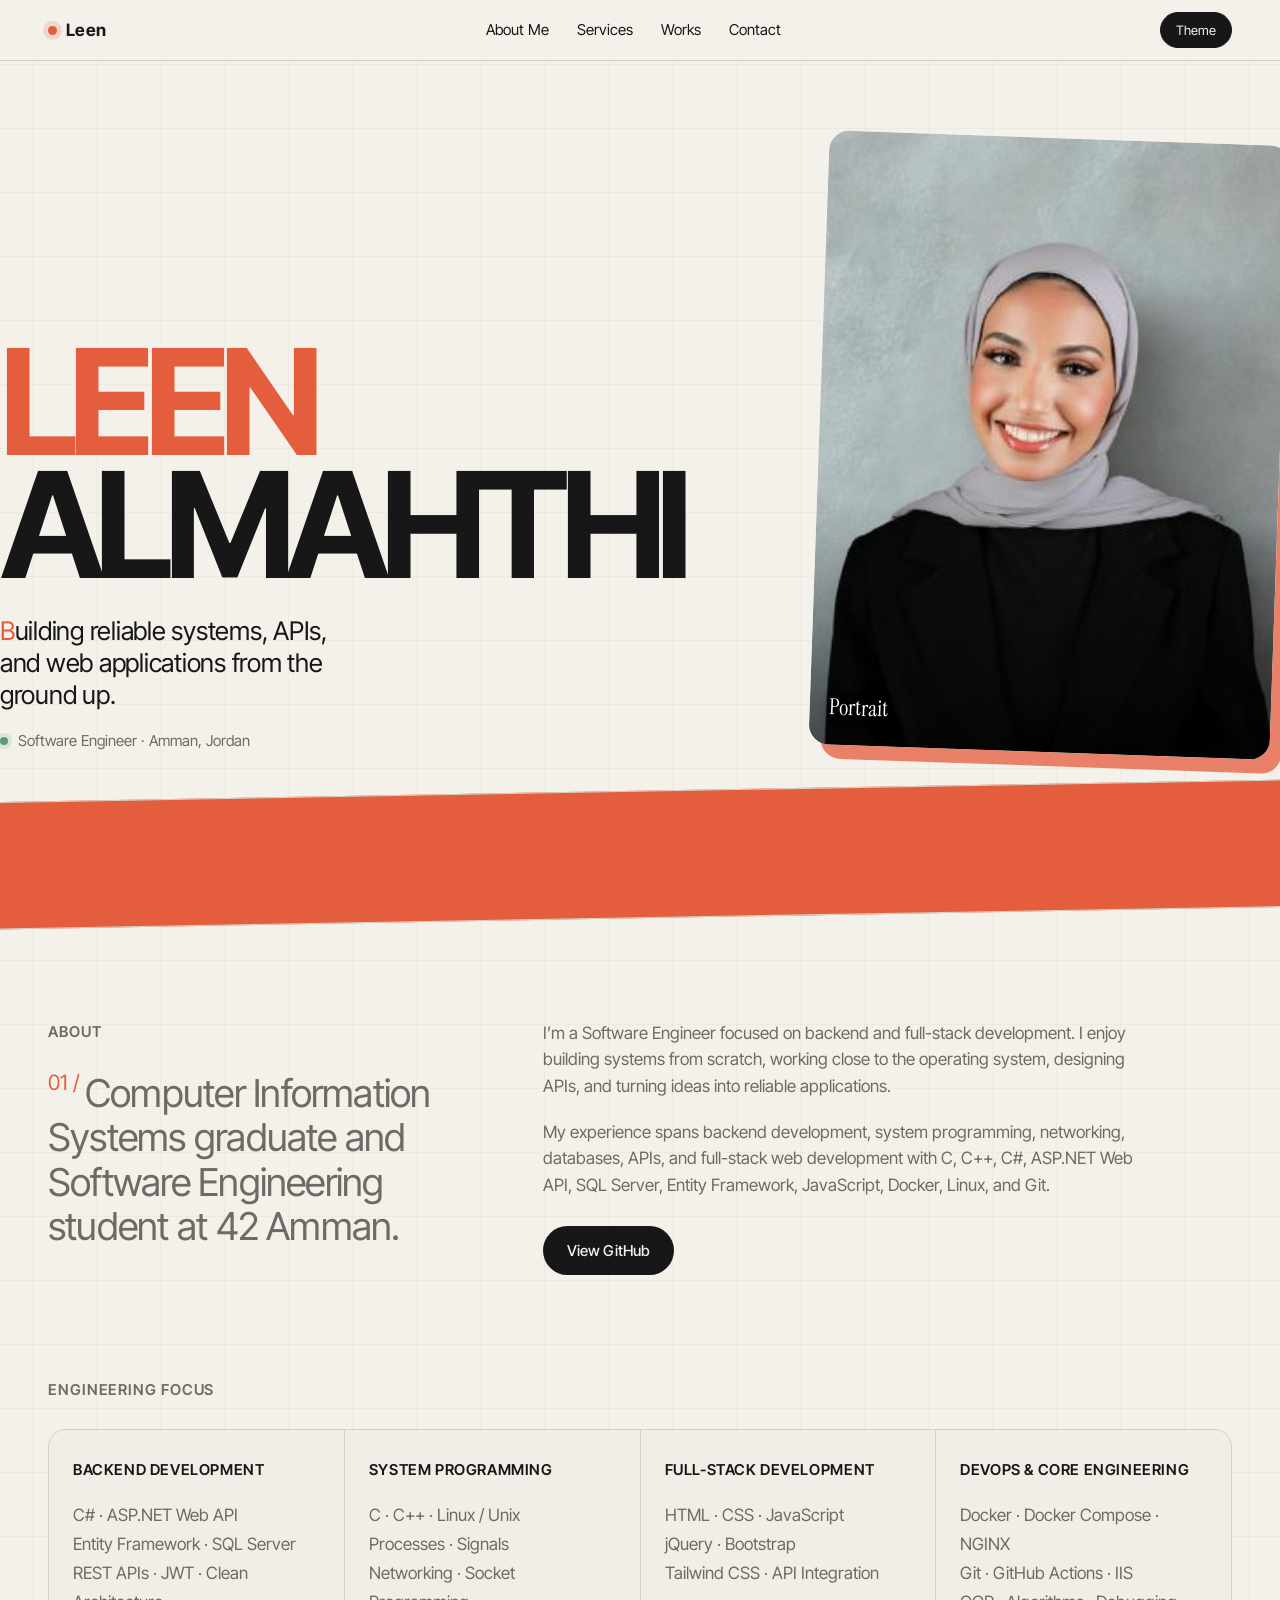
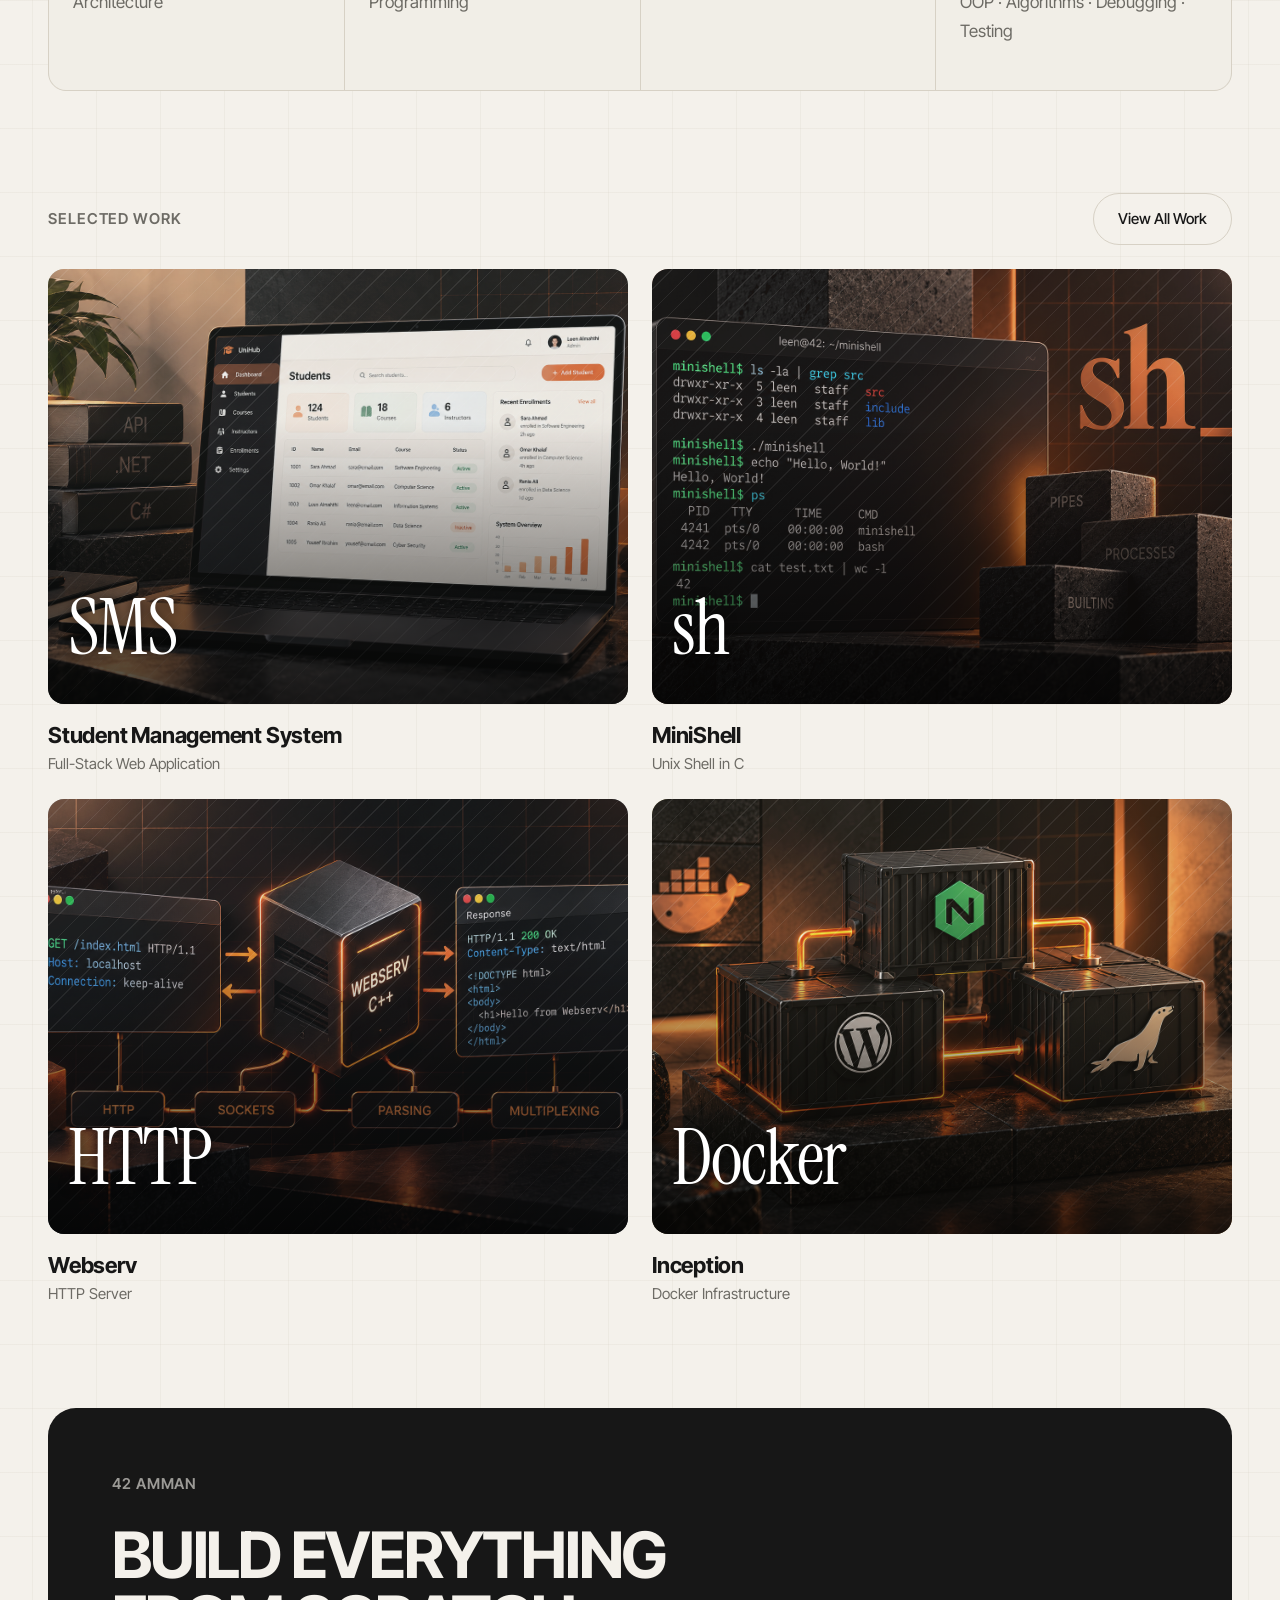
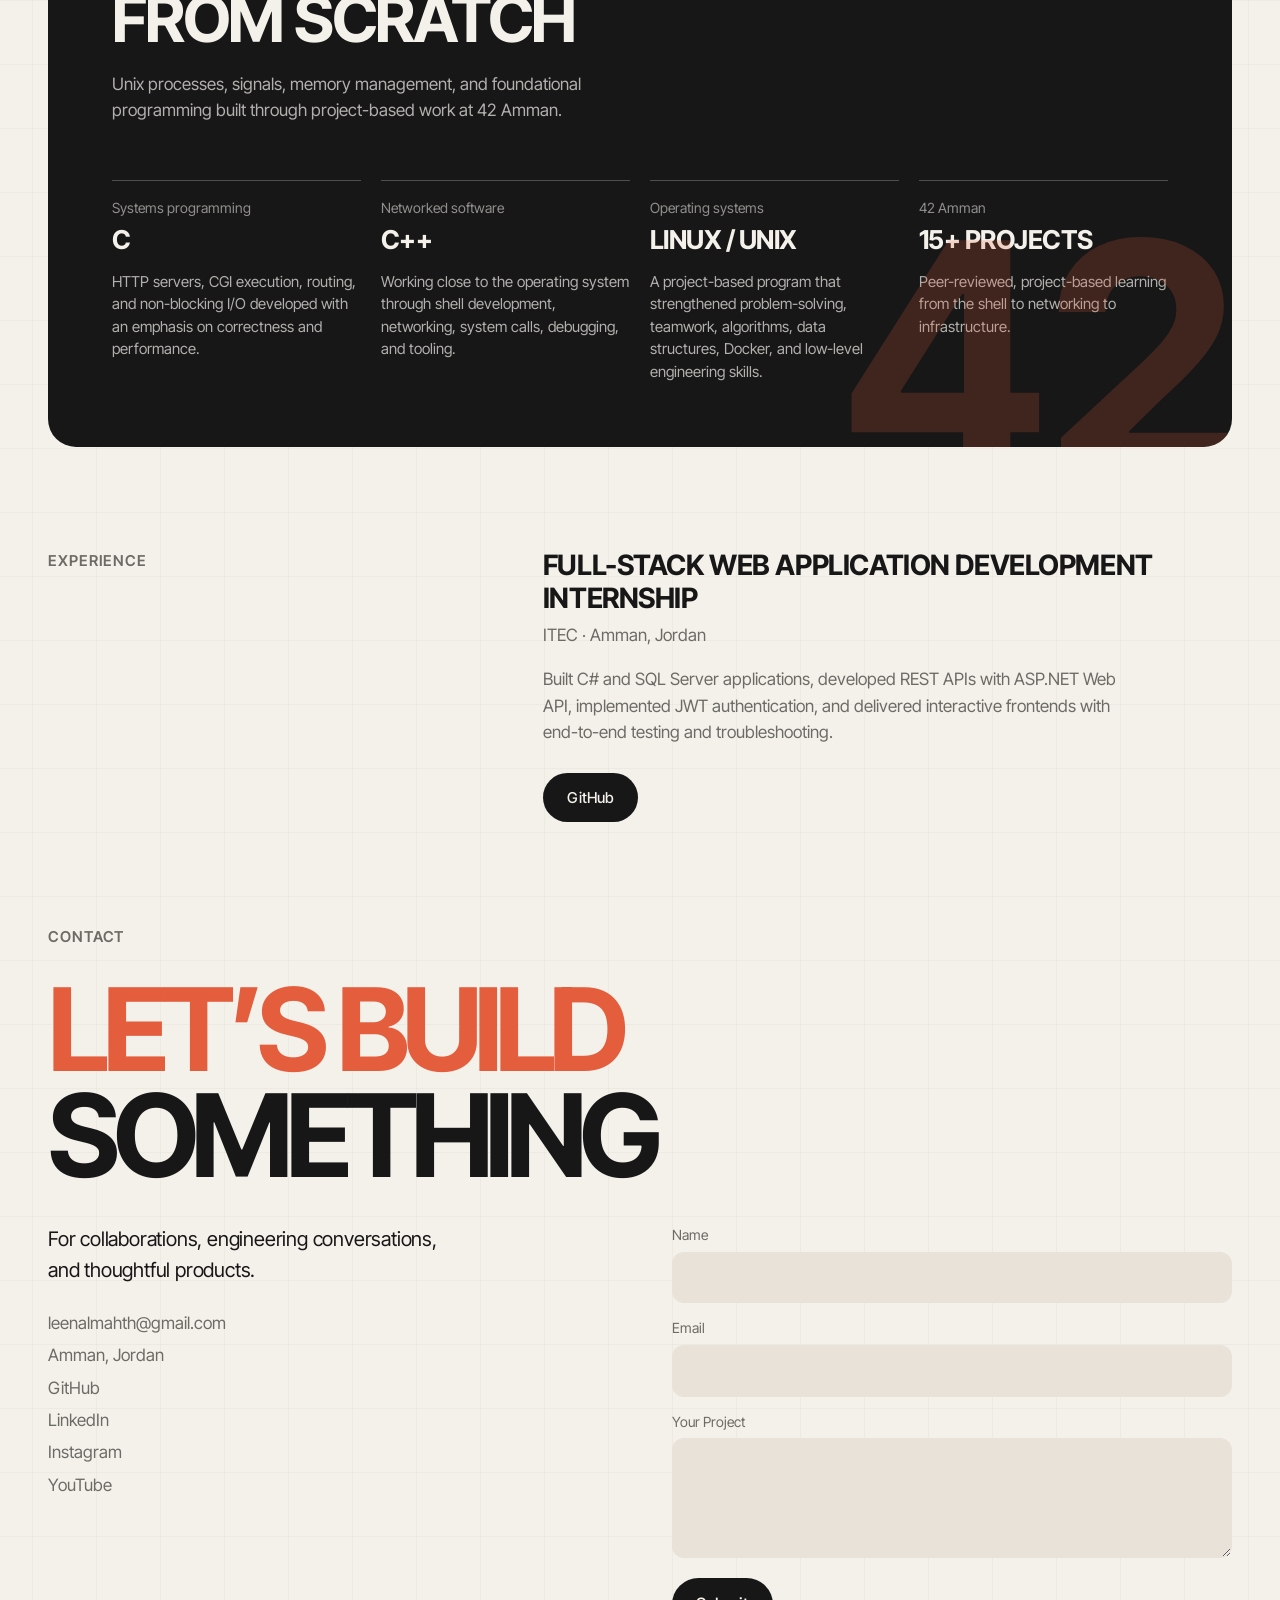
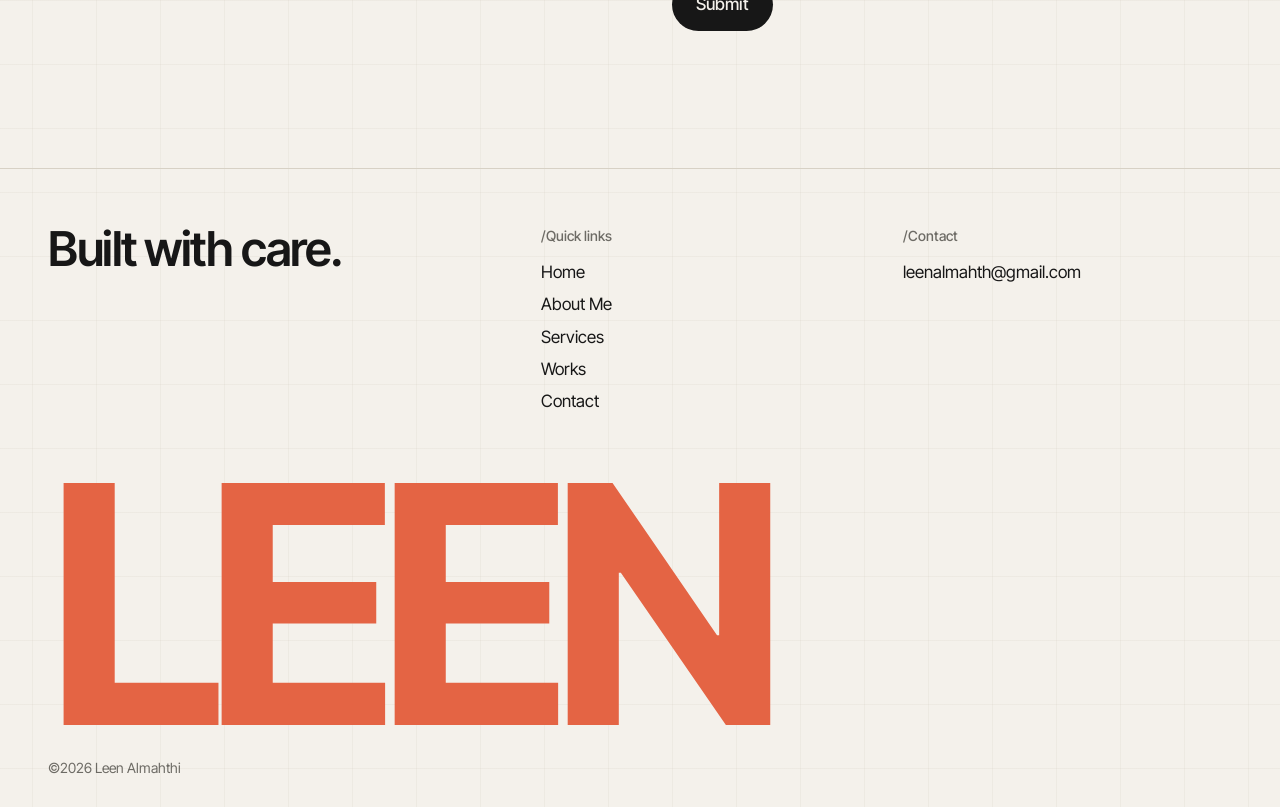
==== index.html @ 0577082c "Prepare portfolio for deployment" ====
<!DOCTYPE html>
<html lang="en">
<head>
<meta charset="utf-8">
<meta name="viewport" content="width=device-width, initial-scale=1, viewport-fit=cover">
<title>Leen Almahthi – Software Engineer</title>
<meta name="description" content="Software engineer building reliable systems, APIs, and web applications from the ground up.">
<link rel="preconnect" href="https://fonts.googleapis.com">
<link rel="preconnect" href="https://fonts.gstatic.com" crossorigin>
<link href="https://fonts.googleapis.com/css2?family=Inter+Tight:wght@400;500;600;700&family=Instrument+Serif:ital@0;1&display=swap" rel="stylesheet">
<style>
:root{
  --bg:#f4f1eb; --fg:#171717; --muted:#6d6b65; --line:#d7d1c5; --card:#e8e2d8; --inv-bg:#171717; --inv-fg:#f4f1eb; --accent:#e45d3c; --cool:#bfd9d1;
  box-sizing:border-box; padding-top:env(safe-area-inset-top,0px); padding-bottom:env(safe-area-inset-bottom,0px);
}
@media (prefers-color-scheme: dark){
  :root:not([data-theme="light"]){--bg:#121211;--fg:#efeeea;--muted:#9a9891;--line:#2c2b28;--card:#1b1b19;--inv-bg:#efeeea;--inv-fg:#121211;--accent:#ff7654;--cool:#294842}
}
:root[data-theme="dark"]{--bg:#121211;--fg:#efeeea;--muted:#9a9891;--line:#2c2b28;--card:#1b1b19;--inv-bg:#efeeea;--inv-fg:#121211;--accent:#ff7654;--cool:#294842}
html{scroll-behavior:smooth;scroll-padding-top:calc(env(safe-area-inset-top,0px) + 70px);overflow-x:hidden}
*{box-sizing:border-box;margin:0}
body{background:var(--bg);color:var(--fg);font-family:'Inter Tight',system-ui,-apple-system,'Segoe UI',sans-serif;font-size:17px;line-height:1.55;-webkit-font-smoothing:antialiased;background-image:linear-gradient(color-mix(in srgb,var(--line) 22%,transparent) 1px,transparent 1px),linear-gradient(90deg,color-mix(in srgb,var(--line) 22%,transparent) 1px,transparent 1px);background-size:64px 64px;background-position:center top;overflow-x:hidden}
a{color:inherit;text-decoration:none}
.wrap{max-width:1280px;margin:0 auto;padding:0 clamp(20px,4vw,48px)}
/* nav */
nav{position:sticky;top:env(safe-area-inset-top,0px);z-index:10;background:color-mix(in srgb,var(--bg) 88%,transparent);backdrop-filter:blur(10px);border-bottom:1px solid var(--line)}
nav .wrap{display:flex;justify-content:space-between;align-items:center;height:60px}
.logo{font-weight:700;letter-spacing:.02em;display:flex;align-items:center;gap:9px}.logo::before{content:"";width:9px;height:9px;border-radius:50%;background:var(--accent);box-shadow:0 0 0 5px color-mix(in srgb,var(--accent) 18%,transparent)}
nav ul{display:flex;gap:28px;list-style:none;padding:0;font-size:15px}
nav ul a:hover{opacity:.55}
.theme{background:var(--fg);border:1px solid var(--fg);color:var(--bg);border-radius:99px;padding:7px 15px;font:inherit;font-size:13px;cursor:pointer;transition:background .2s,color .2s}.theme:hover{background:var(--accent);border-color:var(--accent);color:#fff}
@media(max-width:700px){nav ul{display:none}}
/* hero */
.hero{padding:clamp(36px,6vw,80px) 0 40px;position:relative}
.hero-grid{display:grid;grid-template-columns:1.25fr .75fr;gap:clamp(24px,4vw,56px);align-items:end}
.hero h1{font-size:clamp(56px,11.5vw,168px);line-height:.84;font-weight:700;letter-spacing:-.065em;text-wrap:balance}.hero h1::first-line{color:var(--accent)}
.hero .sub{margin-top:28px;font-size:clamp(19px,2vw,26px);max-width:24ch;line-height:1.25;letter-spacing:-.01em}.hero .sub::first-letter{color:var(--accent)}
.role{margin-top:18px;color:var(--muted);font-size:15px;display:flex;align-items:center;gap:10px}.role::before{content:"";width:8px;height:8px;border-radius:50%;background:#5c9b72;box-shadow:0 0 0 4px color-mix(in srgb,#5c9b72 16%,transparent)}
.portrait{aspect-ratio:3/4;border-radius:20px;background:var(--card);overflow:hidden;position:relative;display:flex;align-items:flex-end;padding:20px;box-shadow:12px 14px 0 color-mix(in srgb,var(--accent) 75%,transparent);transform:rotate(2deg);transition:transform .4s,box-shadow .4s}.portrait:hover{transform:rotate(0) translateY(-5px);box-shadow:6px 8px 0 color-mix(in srgb,var(--accent) 75%,transparent)}
.portrait img{position:absolute;inset:0;width:100%;height:100%;object-fit:cover;filter:saturate(.9)}
.portrait span{font-family:'Instrument Serif',Georgia,serif;font-size:22px;color:#fff;text-shadow:0 1px 12px #000;z-index:1}
.portrait::before{content:"";position:absolute;inset:0;background:linear-gradient(180deg,transparent 60%,rgba(0,0,0,.6));z-index:1}
.portrait span{position:relative}
.year{position:absolute;right:20px;top:20px;font-size:14px;color:var(--muted)}
@media(max-width:820px){.hero-grid{grid-template-columns:1fr}.portrait{max-width:340px}}
/* marquee */
.marquee{border-block:1px solid var(--line);overflow:hidden;white-space:nowrap;padding:22px 0;background:var(--accent);color:#fff;transform:rotate(-1deg) scale(1.02);contain:paint}
.marquee div{display:inline-block;padding-left:100%;animation:scroll 32s linear infinite;font-family:'Instrument Serif',Georgia,serif;font-size:clamp(28px,4vw,52px)}
@keyframes scroll{to{transform:translateX(-100%)}}
@media(prefers-reduced-motion:reduce){.marquee div{animation:none;padding-left:0}}
/* sections */
section{padding:clamp(56px,8vw,120px) 0}
h2{font-size:clamp(14px,1.2vw,15px);font-weight:600;letter-spacing:.06em;text-transform:uppercase;color:var(--muted);margin-bottom:28px}
.about-grid{display:grid;grid-template-columns:1fr 1.6fr;gap:clamp(24px,5vw,80px)}
.about-grid .lead{font-size:clamp(24px,3vw,40px);line-height:1.15;letter-spacing:-.02em}.about-grid .lead::before{content:"01 / ";color:var(--accent);font-size:.55em;vertical-align:top;letter-spacing:0}
.about-grid p+p{margin-top:20px}
.about-grid p{color:var(--muted);max-width:62ch}
.btn{display:inline-block;margin-top:28px;padding:13px 24px;border-radius:99px;background:var(--inv-bg);color:var(--inv-fg);font-weight:500;font-size:15px}
.btn:hover{opacity:.8}
.btn.ghost{background:none;color:var(--fg);border:1px solid var(--line);margin-top:0}
@media(max-width:820px){.about-grid{grid-template-columns:1fr}}
.tagline{font-size:clamp(28px,4.4vw,64px);line-height:1.05;letter-spacing:-.03em;max-width:20ch;font-weight:600}
/* focus */
.focus{display:grid;grid-template-columns:repeat(4,1fr);gap:1px;background:var(--line);border:1px solid var(--line);border-radius:18px;overflow:hidden;margin-top:12px}
.focus article{background:color-mix(in srgb,var(--bg) 92%,transparent);padding:28px 24px 36px;min-height:260px;display:flex;flex-direction:column;gap:20px;transition:background .25s,transform .25s}.focus article:hover{background:var(--cool);transform:translateY(-4px)}
.focus h3{font-size:15px;font-weight:600;letter-spacing:.04em}
.focus p{color:var(--muted);line-height:1.7}
@media(max-width:1000px){.focus{grid-template-columns:repeat(2,1fr)}}
@media(max-width:560px){.focus{grid-template-columns:1fr}.focus article{min-height:0}}
/* work */
.head-row{display:flex;justify-content:space-between;align-items:baseline;flex-wrap:wrap;gap:12px;margin-bottom:12px}
.head-row h2{margin-bottom:0}
.work{display:grid;grid-template-columns:repeat(2,1fr);gap:24px;margin-top:24px}
.work a{display:block}
.thumb{aspect-ratio:4/3;background:var(--card);border-radius:16px;position:relative;overflow:hidden;transition:transform .35s;isolation:isolate}.thumb::after{content:"VIEW PROJECT  ↗";position:absolute;right:18px;top:18px;font-size:11px;letter-spacing:.08em;background:var(--fg);color:var(--bg);padding:7px 9px;border-radius:99px;opacity:0;transform:translateY(-6px);transition:.25s}.work a:hover .thumb::after{opacity:1;transform:translateY(0)}
.thumb::before{content:"";position:absolute;inset:0;background:linear-gradient(180deg,rgba(0,0,0,.04) 35%,rgba(0,0,0,.72) 100%),repeating-linear-gradient(135deg,transparent 0 14px,rgba(255,255,255,.08) 14px 15px);z-index:1}
.thumb img{position:absolute;inset:0;width:100%;height:100%;object-fit:cover;opacity:.9;filter:saturate(.82);transition:transform .45s,opacity .3s}.work a:hover .thumb img{transform:scale(1.05);opacity:1}
.thumb b{position:absolute;left:20px;bottom:16px;font-family:'Instrument Serif',Georgia,serif;font-size:clamp(40px,6vw,88px);font-weight:400;letter-spacing:-.02em;z-index:2;color:#fff;text-shadow:0 2px 12px rgba(0,0,0,.7)}
.work a:hover .thumb{transform:scale(.985)}
.work a:nth-child(1) .thumb{background:#d4e4dd}.work a:nth-child(2) .thumb{background:#f0c7b5}.work a:nth-child(3) .thumb{background:#c9d9e5}.work a:nth-child(4) .thumb{background:#e6d6a7}
.work h3{margin-top:14px;font-size:22px;letter-spacing:-.01em}
.work p{color:var(--muted);font-size:15px}
@media(max-width:700px){.work{grid-template-columns:1fr}}
/* scratch */
.scratch{background:var(--inv-bg);color:var(--inv-fg);border-radius:28px;padding:clamp(28px,5vw,72px);margin-top:0;position:relative;overflow:hidden}.scratch::after{content:"42";position:absolute;right:-.02em;bottom:-.22em;font-size:clamp(180px,25vw,360px);line-height:1;font-weight:700;color:var(--accent);opacity:.2;pointer-events:none}
.scratch h2{color:inherit;opacity:.6}
.scratch .big{font-size:clamp(30px,5vw,72px);line-height:1;letter-spacing:-.035em;font-weight:700;max-width:16ch}
.scratch .intro{margin-top:20px;max-width:56ch;opacity:.7}
.pillars{display:grid;grid-template-columns:repeat(4,1fr);gap:20px;margin-top:56px}
.pillars div{border-top:1px solid color-mix(in srgb,var(--inv-fg) 25%,transparent);padding-top:16px}
.pillars small{display:block;opacity:.55;font-size:14px}
.pillars strong{display:block;font-size:26px;letter-spacing:-.02em;margin:2px 0 10px}
.pillars p{font-size:15px;opacity:.7;line-height:1.5}
@media(max-width:900px){.pillars{grid-template-columns:repeat(2,1fr)}}
@media(max-width:520px){.pillars{grid-template-columns:1fr}}
/* experience */
.exp{display:grid;grid-template-columns:1fr 1.6fr;gap:clamp(24px,5vw,80px);align-items:start}
.exp h3{font-size:clamp(20px,2.2vw,28px);line-height:1.15;letter-spacing:-.015em}
.exp .where{color:var(--muted);margin:8px 0 18px}
.exp p{color:var(--muted);max-width:60ch}
@media(max-width:820px){.exp{grid-template-columns:1fr}}
/* contact */
.contact h2.title{font-size:clamp(44px,9vw,132px);line-height:.92;letter-spacing:-.065em;text-transform:none;color:var(--fg);font-weight:700;margin-bottom:24px;max-width:10ch}.contact h2.title::first-line{color:var(--accent)}
.contact-grid{display:grid;grid-template-columns:1fr 1fr;gap:clamp(24px,5vw,80px);margin-top:36px}
.contact-grid p.note{max-width:34ch;font-size:20px;letter-spacing:-.01em}
.links{display:flex;flex-direction:column;gap:6px;margin-top:24px;color:var(--muted)}
.links a:hover{color:var(--fg)}
form{display:flex;flex-direction:column;gap:14px}
label{font-size:14px;color:var(--muted);display:flex;flex-direction:column;gap:6px}
input,textarea{font:inherit;color:var(--fg);background:var(--card);border:1px solid transparent;border-radius:12px;padding:14px 16px}
input:focus-visible,textarea:focus-visible,a:focus-visible,button:focus-visible{outline:2px solid var(--fg);outline-offset:2px}
textarea{min-height:120px;resize:vertical}
button.btn{border:0;cursor:pointer;font:inherit;font-weight:500;align-self:flex-start;margin-top:6px}
.sent{color:var(--muted);font-size:15px;min-height:1.4em}
@media(max-width:820px){.contact-grid{grid-template-columns:1fr}}
/* footer */
footer{border-top:1px solid var(--line);padding:56px 0 28px}
.foot{display:grid;grid-template-columns:1.4fr 1fr 1fr;gap:32px}
.foot h4{font-size:14px;color:var(--muted);font-weight:500;margin-bottom:12px}
.foot ul{list-style:none;padding:0;display:grid;gap:6px}
.foot .built{font-size:clamp(28px,4vw,48px);letter-spacing:-.03em;line-height:1;font-weight:600}
.giant{font-size:clamp(90px,26vw,400px);font-weight:700;letter-spacing:-.06em;line-height:.8;margin-top:56px;color:var(--accent);opacity:.95}
.copy{margin-top:20px;font-size:14px;color:var(--muted)}
@media(max-width:700px){.foot{grid-template-columns:1fr 1fr}.foot>div:first-child{grid-column:1/-1}}
</style>
</head>
<body>

<nav>
  <div class="wrap">
    <a class="logo" href="#top">Leen</a>
    <ul>
      <li><a href="#about">About Me</a></li>
      <li><a href="#services">Services</a></li>
      <li><a href="#work">Works</a></li>
      <li><a href="#contact">Contact</a></li>
    </ul>
    <button class="theme" id="theme" aria-label="Toggle light and dark theme">Theme</button>
  </div>
</nav>

<header class="hero wrap" id="top">
  <div class="hero-grid">
    <div>
      <h1>LEEN<br>ALMAHTHI</h1>
      <p class="sub">Building reliable systems, APIs, and web applications from the ground up.</p>
      <p class="role">Software Engineer · Amman, Jordan</p>
    </div>
    <div class="portrait" role="img" aria-label="Portrait placeholder">
      <div class="year">©2026</div>
      <img src="image.png"/>
      <span>Portrait</span>
    </div>
  </div>
</header>

<div class="marquee" aria-hidden="true"><div>I build reliable systems from the ground up: clear APIs, durable infrastructure, and web applications designed to last. &nbsp;·&nbsp; I build reliable systems from the ground up: clear APIs, durable infrastructure, and web applications designed to last.</div></div>

<section id="about">
  <div class="wrap about-grid">
    <div>
      <h2>About</h2>
      <p class="lead">Computer Information Systems graduate and Software Engineering student at 42 Amman.</p>
    </div>
    <div>
      <p>I’m a Software Engineer focused on backend and full-stack development. I enjoy building systems from scratch, working close to the operating system, designing APIs, and turning ideas into reliable applications.</p>
      <p>My experience spans backend development, system programming, networking, databases, APIs, and full-stack web development with C, C++, C#, ASP.NET Web API, SQL Server, Entity Framework, JavaScript, Docker, Linux, and Git.</p>
      <a class="btn" href="https://github.com/LeenAlmahthi" target="_blank" rel="noopener">View GitHub</a>
    </div>
  </div>
</section>

<section id="services" style="padding-top:0">
  <div class="wrap">
    <h2>Engineering Focus</h2>
    <div class="focus">
      <article>
        <h3>BACKEND DEVELOPMENT</h3>
        <p>C# · ASP.NET Web API<br>Entity Framework · SQL Server<br>REST APIs · JWT · Clean Architecture</p>
      </article>
      <article>
        <h3>SYSTEM PROGRAMMING</h3>
        <p>C · C++ · Linux / Unix<br>Processes · Signals<br>Networking · Socket Programming</p>
      </article>
      <article>
        <h3>FULL-STACK DEVELOPMENT</h3>
        <p>HTML · CSS · JavaScript<br>jQuery · Bootstrap<br>Tailwind CSS · API Integration</p>
      </article>
      <article>
        <h3>DEVOPS &amp; CORE ENGINEERING</h3>
        <p>Docker · Docker Compose · NGINX<br>Git · GitHub Actions · IIS<br>OOP · Algorithms · Debugging · Testing</p>
      </article>
    </div>
  </div>
</section>

<section id="work" style="padding-top:0">
  <div class="wrap">
    <div class="head-row">
      <h2>Selected Work</h2>
      <a class="btn ghost" href="https://github.com/LeenAlmahthi" target="_blank" rel="noopener">View All Work</a>
    </div>
    <div class="work">
      <a href="https://github.com/LeenAlmahthi" target="_blank" rel="noopener">
        <div class="thumb"><img src="project-sms.png" alt="Student Management System dashboard on a laptop"><b>SMS</b></div>
        <h3>Student Management System</h3><p>Full-Stack Web Application</p>
      </a>
      <a href="https://github.com/LeenAlmahthi" target="_blank" rel="noopener">
        <div class="thumb"><img src="project-shell.png" alt="MiniShell terminal showing Unix commands"><b>sh</b></div>
        <h3>MiniShell</h3><p>Unix Shell in C</p>
      </a>
      <a href="https://github.com/LeenAlmahthi" target="_blank" rel="noopener">
        <div class="thumb"><img src="project-webserv.png" alt="Webserv HTTP request and response flow"><b>HTTP</b></div>
        <h3>Webserv</h3><p>HTTP Server</p>
      </a>
      <a href="https://github.com/LeenAlmahthi" target="_blank" rel="noopener">
        <div class="thumb"><img src="project-inception.png" alt="Inception Docker containers connected together"><b>Docker</b></div>
        <h3>Inception</h3><p>Docker Infrastructure</p>
      </a>
    </div>
  </div>
</section>

<section style="padding-top:0">
  <div class="wrap">
    <div class="scratch">
      <h2>42 Amman</h2>
      <p class="big">BUILD EVERYTHING FROM SCRATCH</p>
      <p class="intro">Unix processes, signals, memory management, and foundational programming built through project-based work at 42 Amman.</p>
      <div class="pillars">
        <div><small>Systems programming</small><strong>C</strong><p>HTTP servers, CGI execution, routing, and non-blocking I/O developed with an emphasis on correctness and performance.</p></div>
        <div><small>Networked software</small><strong>C++</strong><p>Working close to the operating system through shell development, networking, system calls, debugging, and tooling.</p></div>
        <div><small>Operating systems</small><strong>LINUX / UNIX</strong><p>A project-based program that strengthened problem-solving, teamwork, algorithms, data structures, Docker, and low-level engineering skills.</p></div>
        <div><small>42 Amman</small><strong>15+ PROJECTS</strong><p>Peer-reviewed, project-based learning from the shell to networking to infrastructure.</p></div>
      </div>
    </div>
  </div>
</section>

<section id="experience" style="padding-top:0">
  <div class="wrap exp">
    <h2>Experience</h2>
    <div>
      <h3>FULL-STACK WEB APPLICATION DEVELOPMENT INTERNSHIP</h3>
      <p class="where">ITEC · Amman, Jordan</p>
      <p>Built C# and SQL Server applications, developed REST APIs with ASP.NET Web API, implemented JWT authentication, and delivered interactive frontends with end-to-end testing and troubleshooting.</p>
      <a class="btn" href="https://github.com/LeenAlmahthi" target="_blank" rel="noopener">GitHub</a>
    </div>
  </div>
</section>

<section id="contact" class="contact" style="padding-top:0">
  <div class="wrap">
    <h2>Contact</h2>
    <h2 class="title">LET’S BUILD SOMETHING</h2>
    <div class="contact-grid">
      <div>
        <p class="note">For collaborations, engineering conversations, and thoughtful products.</p>
        <div class="links">
          <a href="mailto:leenalmahth@gmail.com">leenalmahth@gmail.com</a>
          <span>Amman, Jordan</span>
          <a href="https://github.com/LeenAlmahthi" target="_blank" rel="noopener">GitHub</a>
          <a href="https://www.linkedin.com/" target="_blank" rel="noopener">LinkedIn</a>
          <a href="https://www.instagram.com/" target="_blank" rel="noopener">Instagram</a>
          <a href="https://www.youtube.com/" target="_blank" rel="noopener">YouTube</a>
        </div>
      </div>
      <form id="form">
        <label>Name<input name="name" required autocomplete="name"></label>
        <label>Email<input name="email" type="email" required autocomplete="email"></label>
        <label>Your Project<textarea name="project" required></textarea></label>
        <button class="btn" type="submit">Submit</button>
        <div class="sent" id="sent" role="status"></div>
      </form>
    </div>
  </div>
</section>

<footer>
  <div class="wrap">
    <div class="foot">
      <div class="built">Built with care.</div>
      <div>
        <h4>/Quick links</h4>
        <ul>
          <li><a href="#top">Home</a></li>
          <li><a href="#about">About Me</a></li>
          <li><a href="#services">Services</a></li>
          <li><a href="#work">Works</a></li>
          <li><a href="#contact">Contact</a></li>
        </ul>
      </div>
      <div>
        <h4>/Contact</h4>
        <ul><li><a href="mailto:leenalmahth@gmail.com">leenalmahth@gmail.com</a></li></ul>
      </div>
    </div>
    <div class="giant" aria-hidden="true">LEEN</div>
    <div class="copy">©2026 Leen Almahthi</div>
  </div>
</footer>

<script>
(function(){
  var root=document.documentElement, btn=document.getElementById('theme');
  try{var s=localStorage.getItem('theme'); if(s) root.setAttribute('data-theme',s);}catch(e){}
  btn.addEventListener('click',function(){
    var dark=root.getAttribute('data-theme')==='dark' || (!root.getAttribute('data-theme') && matchMedia('(prefers-color-scheme: dark)').matches);
    var next=dark?'light':'dark';
    root.setAttribute('data-theme',next);
    try{localStorage.setItem('theme',next);}catch(e){}
  });
  document.getElementById('form').addEventListener('submit',function(e){
    e.preventDefault();
    var f=e.target, sub=encodeURIComponent('Project inquiry from '+f.name.value);
    var body=encodeURIComponent(f.project.value+'\n\n'+f.name.value+' ('+f.email.value+')');
    window.location.href='mailto:leenalmahth@gmail.com?subject='+sub+'&body='+body;
    document.getElementById('sent').textContent='Opening your email app to send this message.';
  });
})();
</script>
</body>
</html>
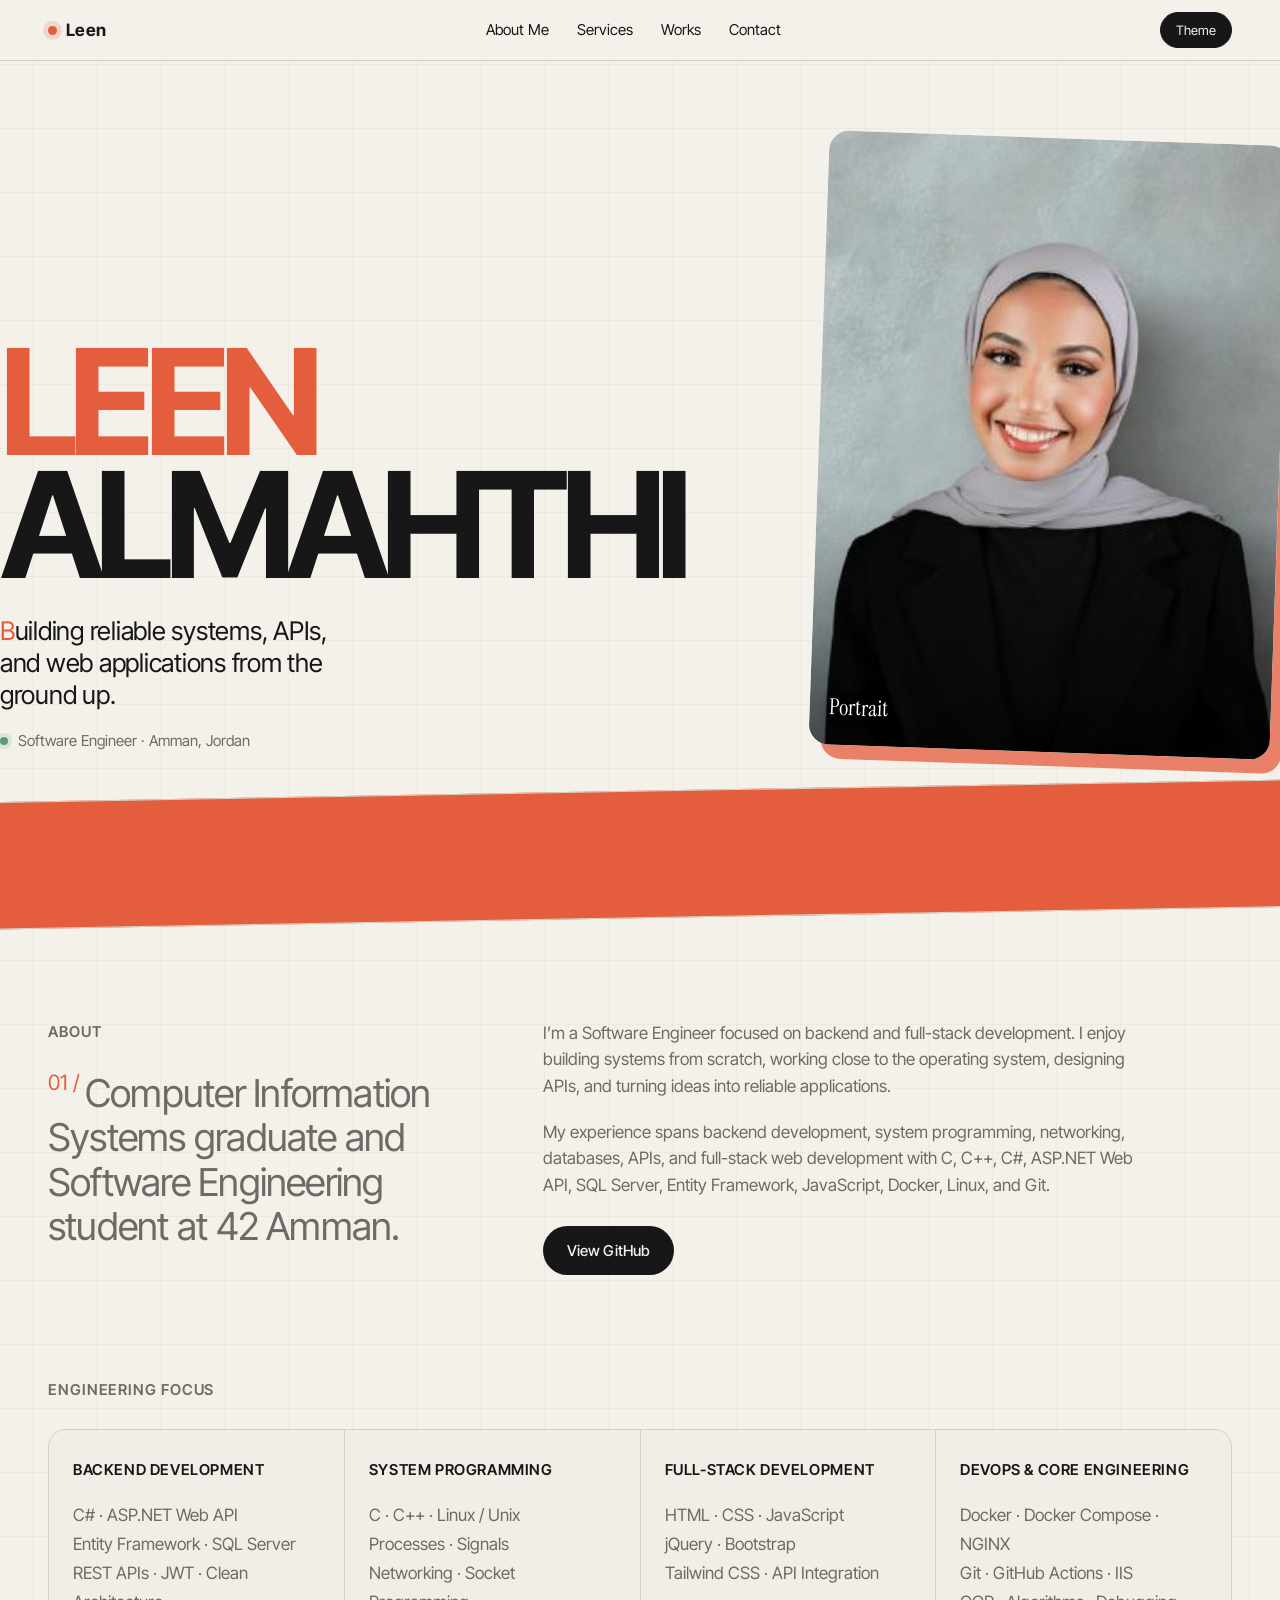
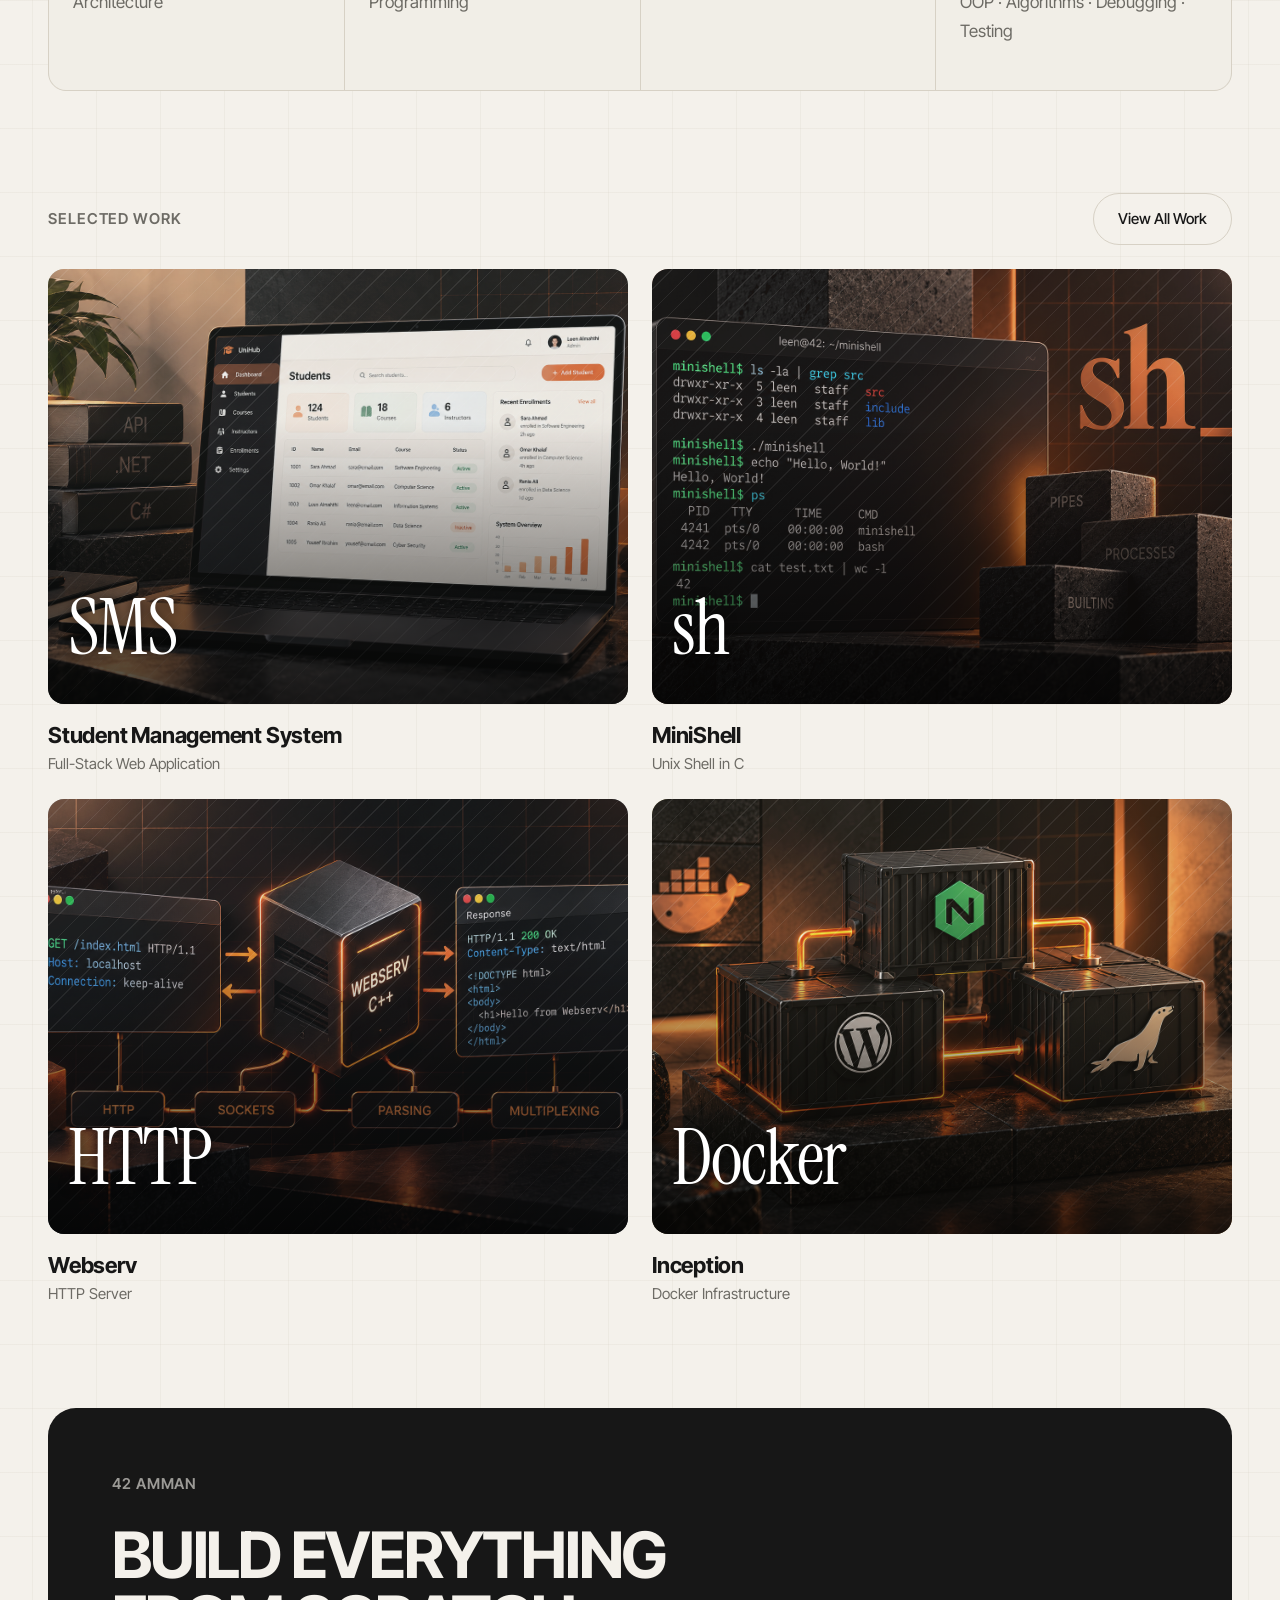
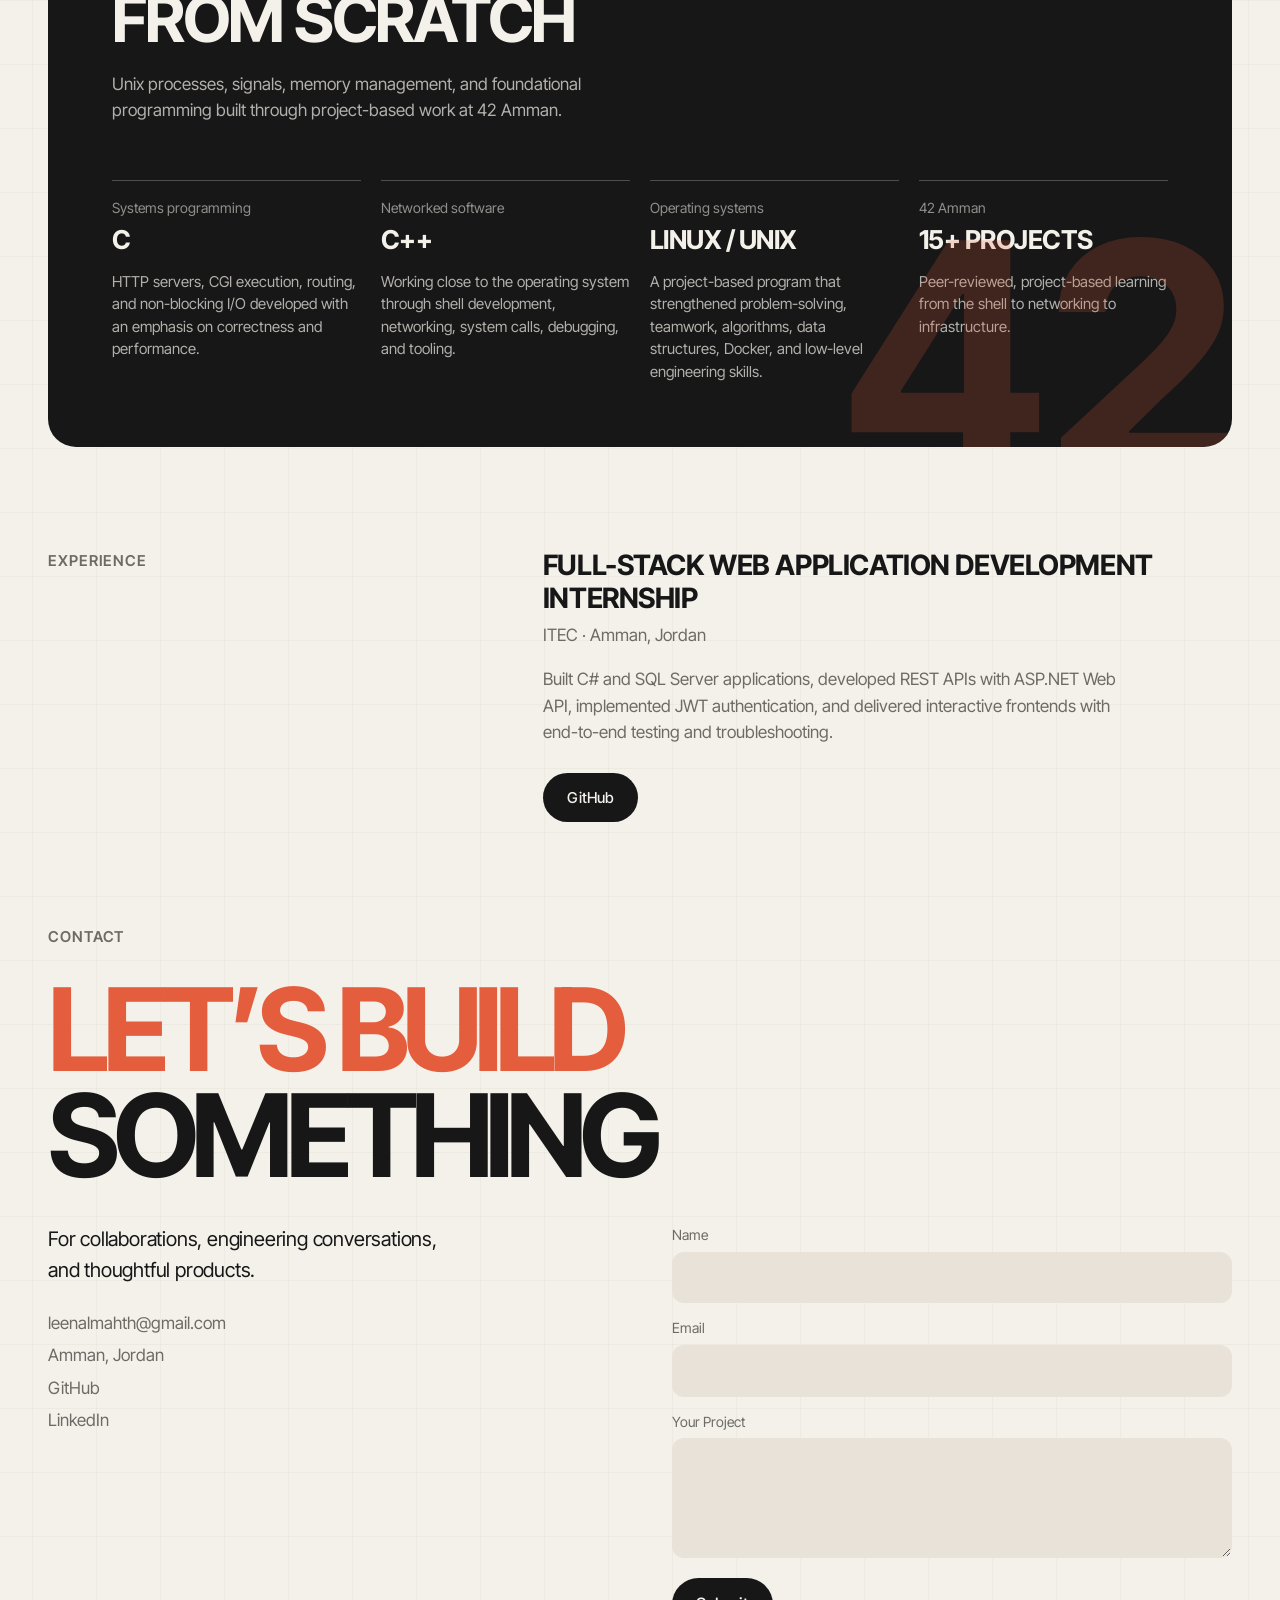
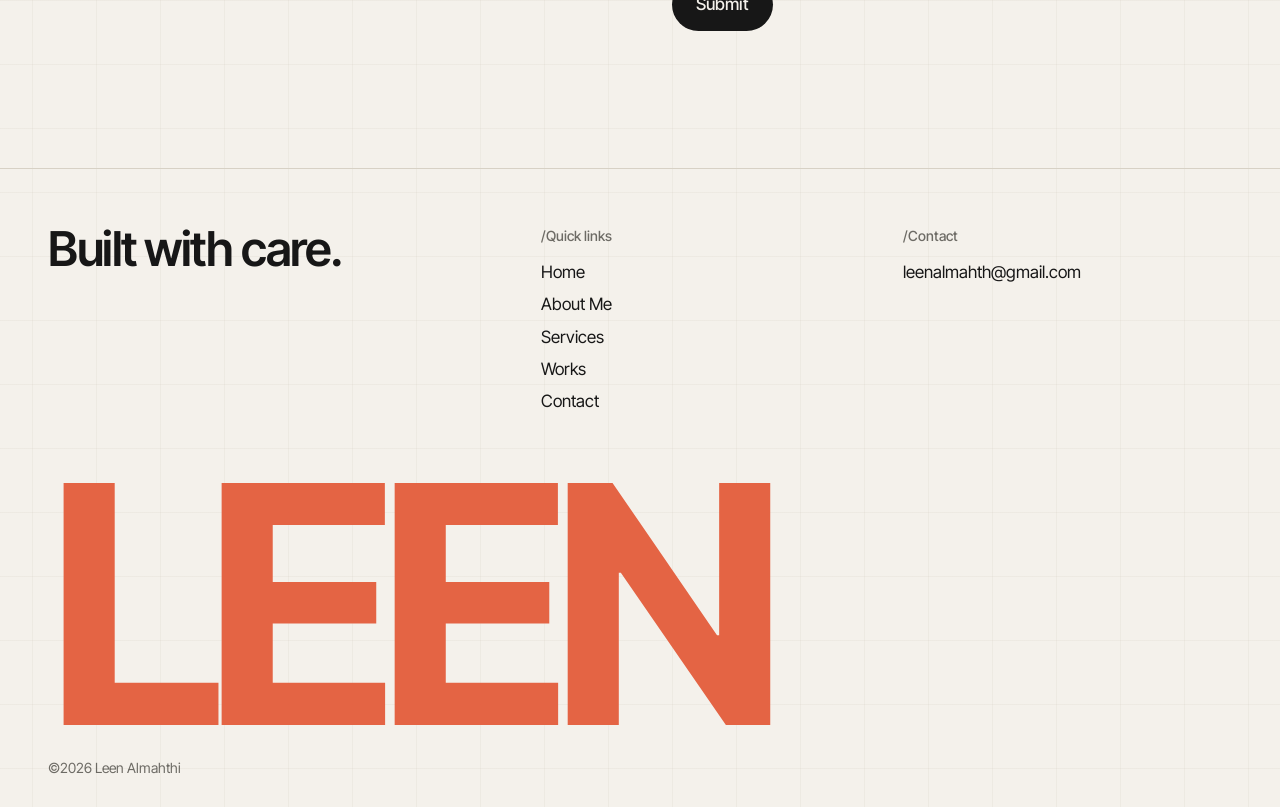
==== commit 98c26b49: "Prepare portfolio for deployment" ====
--- a/index.html
+++ b/index.html
@@ -260,9 +260,7 @@
           <a href="mailto:leenalmahth@gmail.com">leenalmahth@gmail.com</a>
           <span>Amman, Jordan</span>
           <a href="https://github.com/LeenAlmahthi" target="_blank" rel="noopener">GitHub</a>
-          <a href="https://www.linkedin.com/" target="_blank" rel="noopener">LinkedIn</a>
-          <a href="https://www.instagram.com/" target="_blank" rel="noopener">Instagram</a>
-          <a href="https://www.youtube.com/" target="_blank" rel="noopener">YouTube</a>
+          <a href="https://www.linkedin.com/in/leen-almahthi-620629331" target="_blank" rel="noopener">LinkedIn</a>
         </div>
       </div>
       <form id="form">
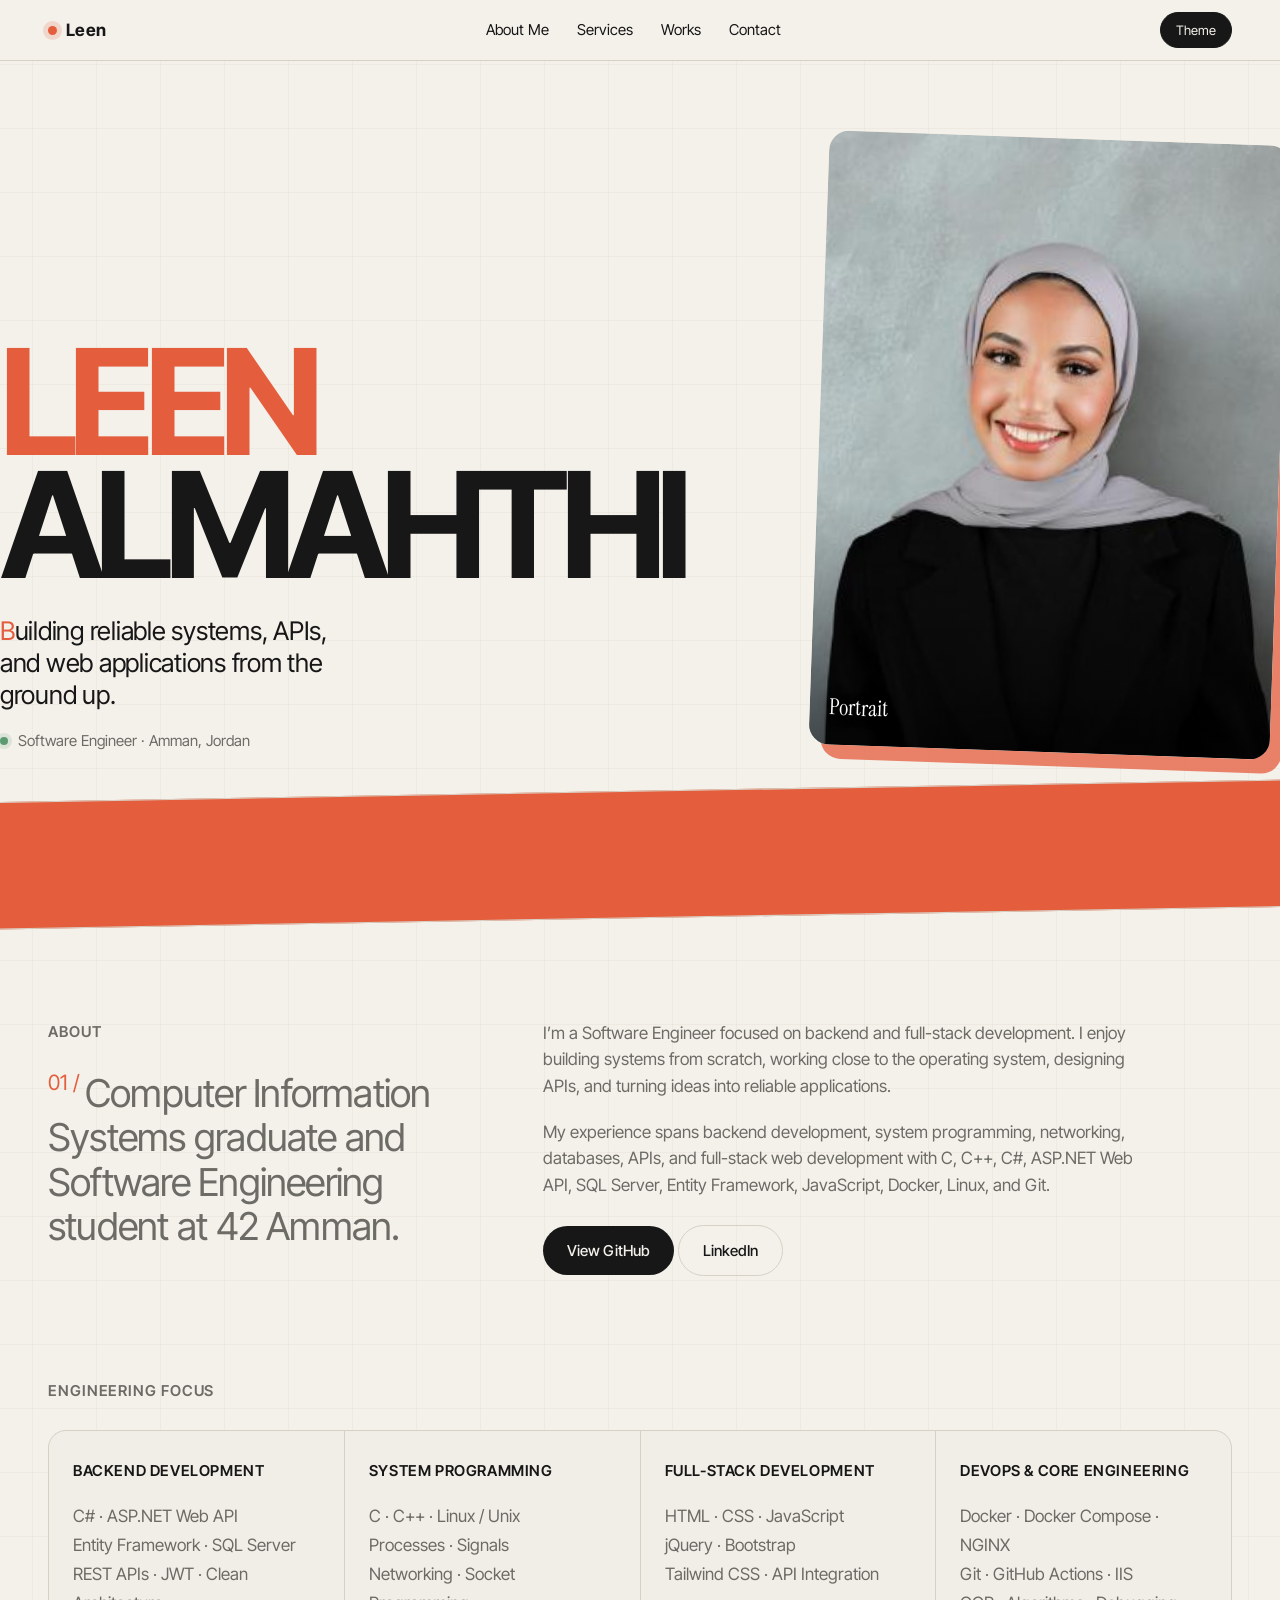
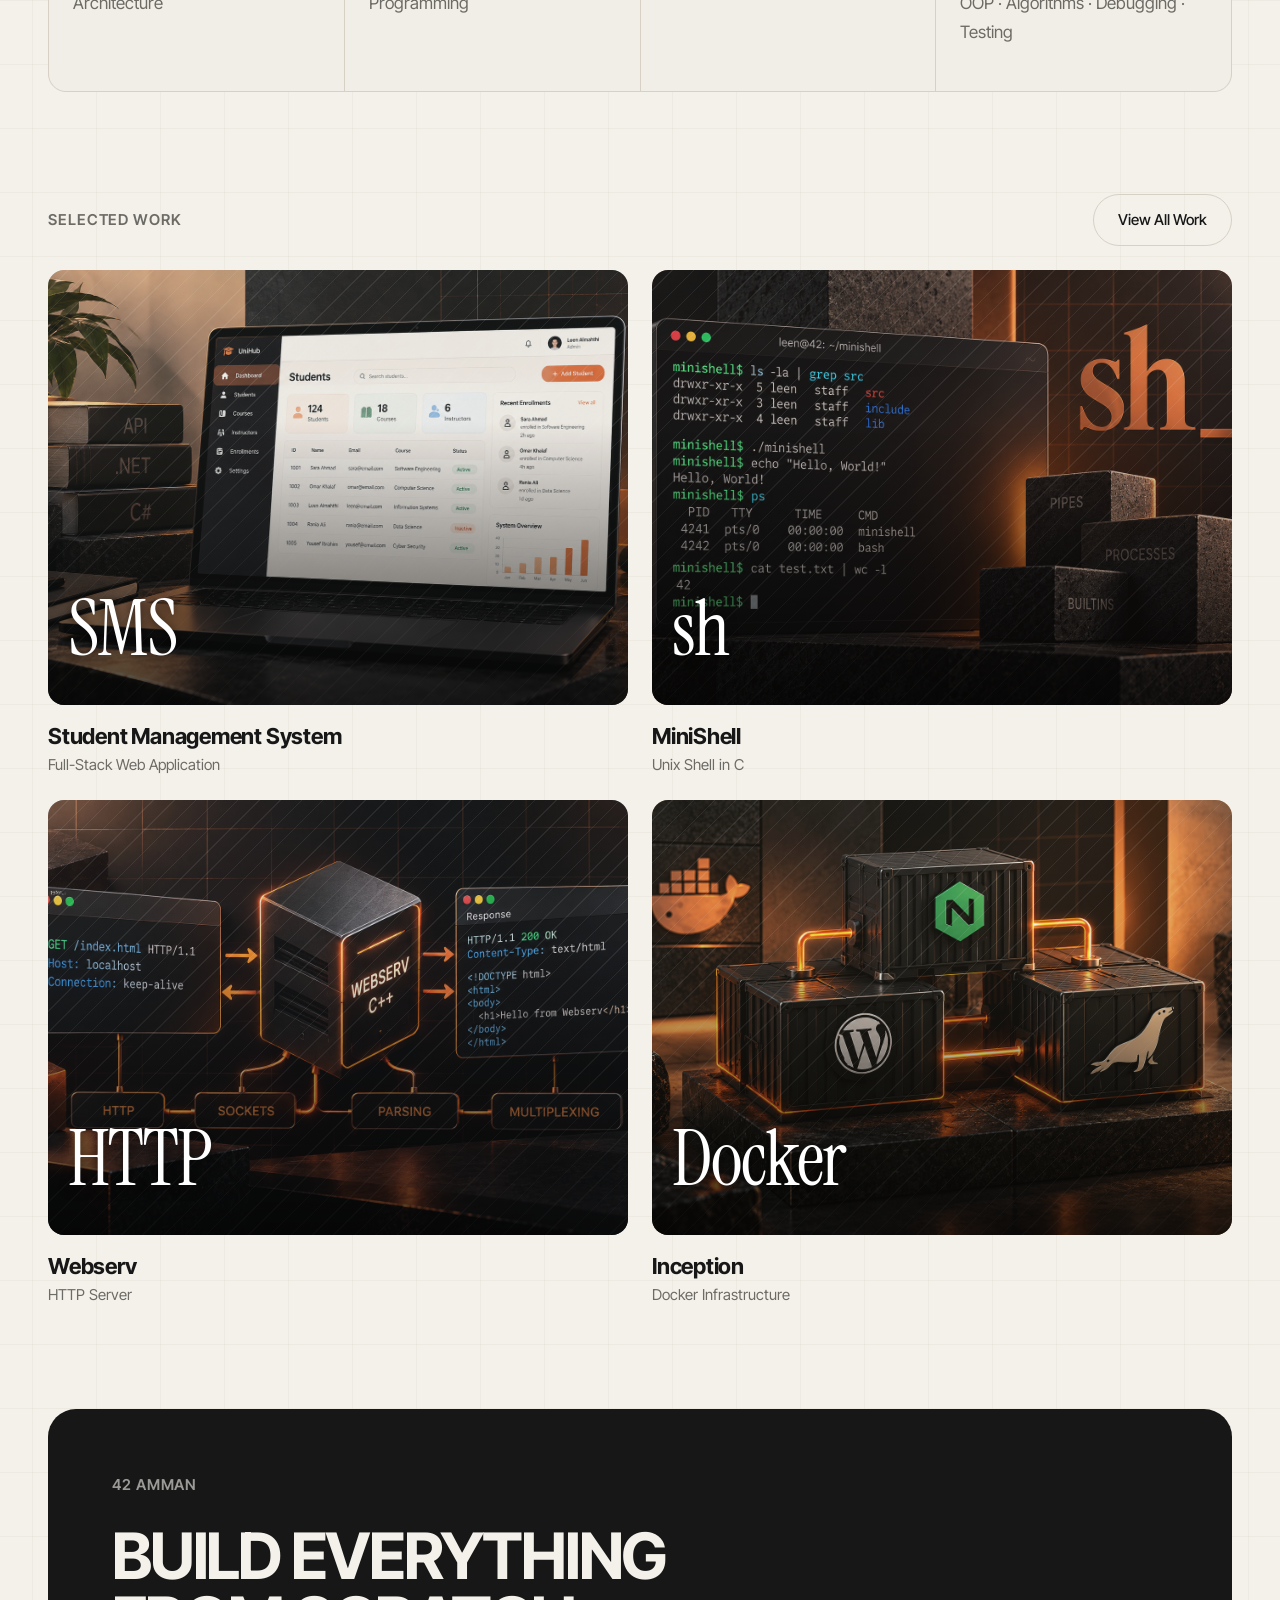
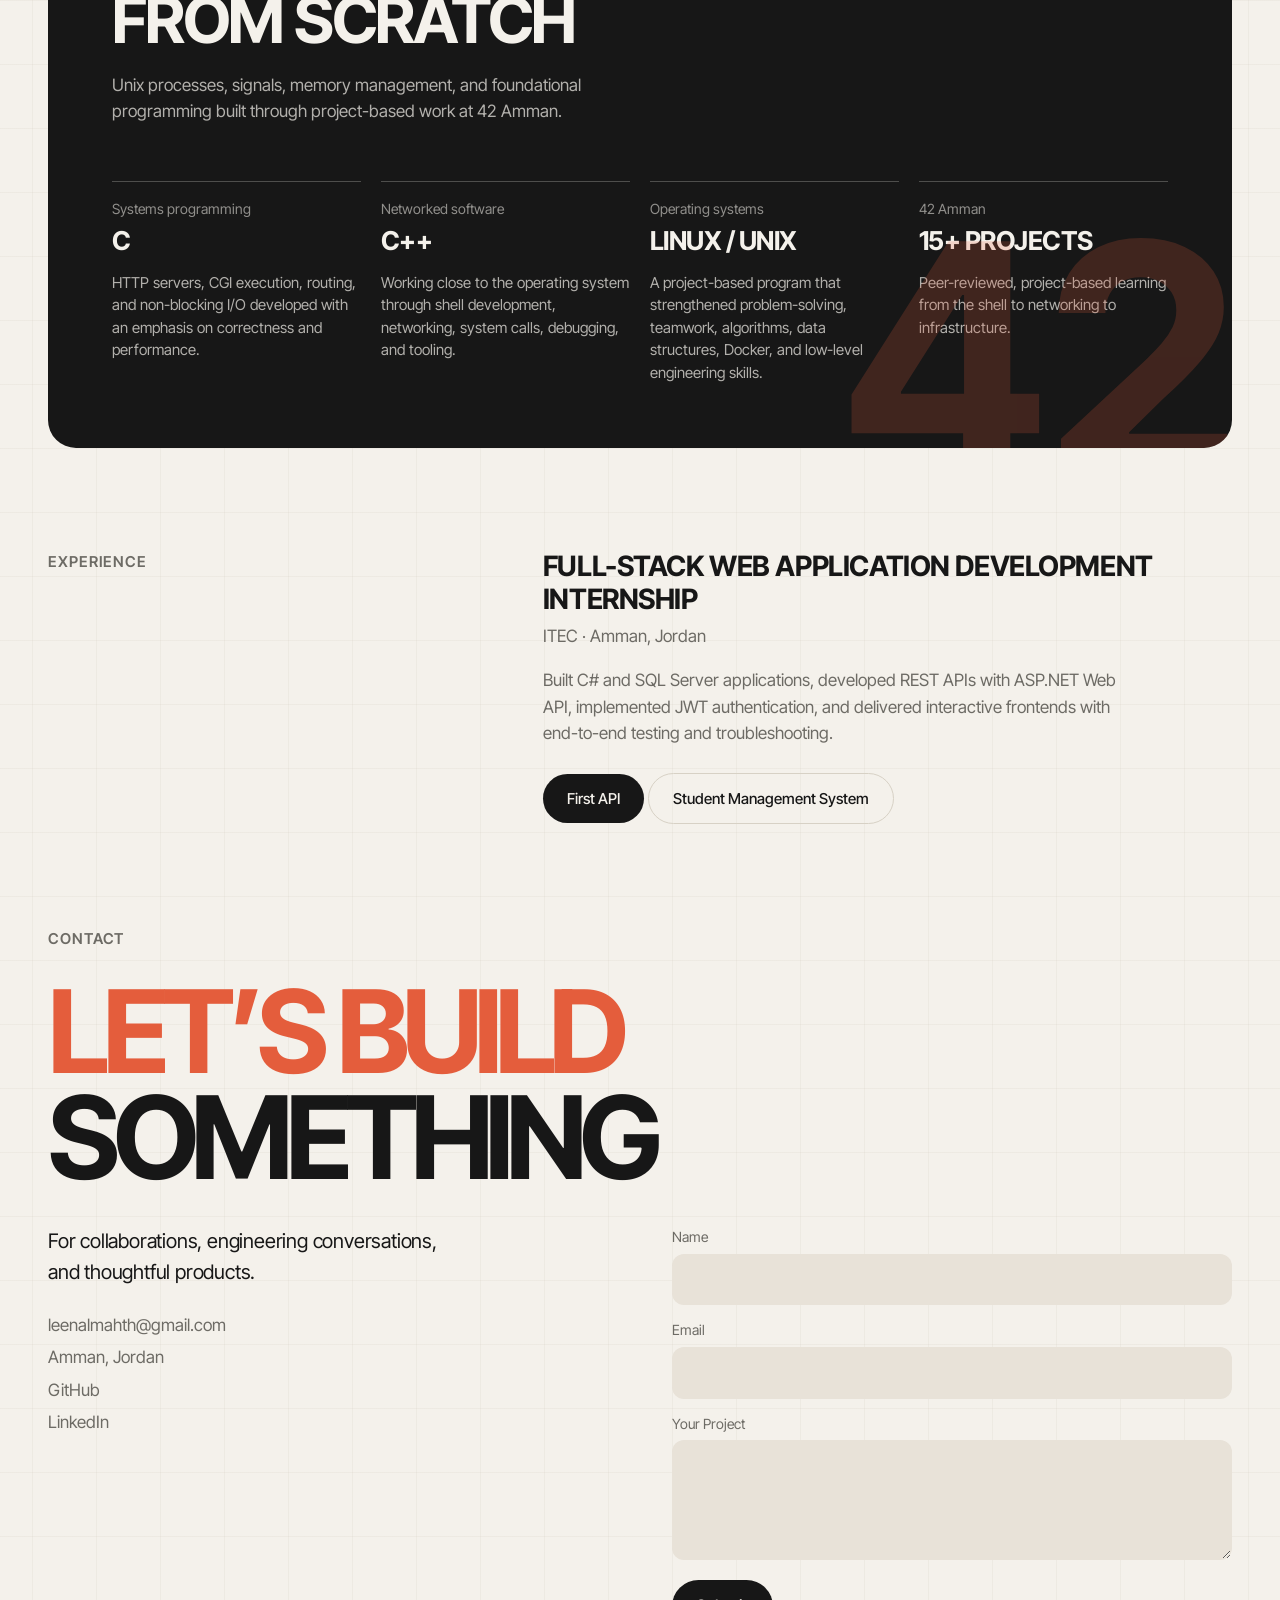
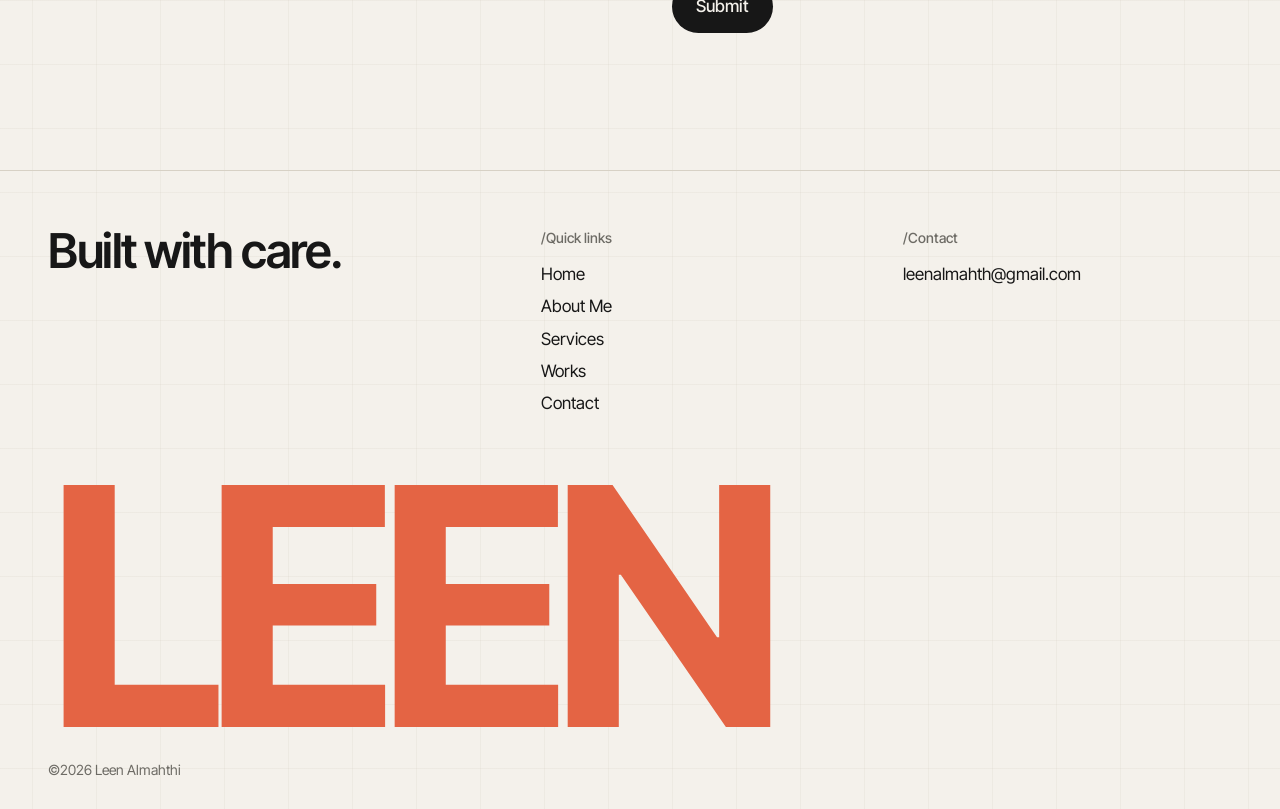
==== commit b4154236: "Fix the links" ====
--- a/index.html
+++ b/index.html
@@ -1,321 +1,1168 @@
-<!DOCTYPE html>
+<!doctype html>
 <html lang="en">
-<head>
-<meta charset="utf-8">
-<meta name="viewport" content="width=device-width, initial-scale=1, viewport-fit=cover">
-<title>Leen Almahthi – Software Engineer</title>
-<meta name="description" content="Software engineer building reliable systems, APIs, and web applications from the ground up.">
-<link rel="preconnect" href="https://fonts.googleapis.com">
-<link rel="preconnect" href="https://fonts.gstatic.com" crossorigin>
-<link href="https://fonts.googleapis.com/css2?family=Inter+Tight:wght@400;500;600;700&family=Instrument+Serif:ital@0;1&display=swap" rel="stylesheet">
-<style>
-:root{
-  --bg:#f4f1eb; --fg:#171717; --muted:#6d6b65; --line:#d7d1c5; --card:#e8e2d8; --inv-bg:#171717; --inv-fg:#f4f1eb; --accent:#e45d3c; --cool:#bfd9d1;
-  box-sizing:border-box; padding-top:env(safe-area-inset-top,0px); padding-bottom:env(safe-area-inset-bottom,0px);
-}
-@media (prefers-color-scheme: dark){
-  :root:not([data-theme="light"]){--bg:#121211;--fg:#efeeea;--muted:#9a9891;--line:#2c2b28;--card:#1b1b19;--inv-bg:#efeeea;--inv-fg:#121211;--accent:#ff7654;--cool:#294842}
-}
-:root[data-theme="dark"]{--bg:#121211;--fg:#efeeea;--muted:#9a9891;--line:#2c2b28;--card:#1b1b19;--inv-bg:#efeeea;--inv-fg:#121211;--accent:#ff7654;--cool:#294842}
-html{scroll-behavior:smooth;scroll-padding-top:calc(env(safe-area-inset-top,0px) + 70px);overflow-x:hidden}
-*{box-sizing:border-box;margin:0}
-body{background:var(--bg);color:var(--fg);font-family:'Inter Tight',system-ui,-apple-system,'Segoe UI',sans-serif;font-size:17px;line-height:1.55;-webkit-font-smoothing:antialiased;background-image:linear-gradient(color-mix(in srgb,var(--line) 22%,transparent) 1px,transparent 1px),linear-gradient(90deg,color-mix(in srgb,var(--line) 22%,transparent) 1px,transparent 1px);background-size:64px 64px;background-position:center top;overflow-x:hidden}
-a{color:inherit;text-decoration:none}
-.wrap{max-width:1280px;margin:0 auto;padding:0 clamp(20px,4vw,48px)}
-/* nav */
-nav{position:sticky;top:env(safe-area-inset-top,0px);z-index:10;background:color-mix(in srgb,var(--bg) 88%,transparent);backdrop-filter:blur(10px);border-bottom:1px solid var(--line)}
-nav .wrap{display:flex;justify-content:space-between;align-items:center;height:60px}
-.logo{font-weight:700;letter-spacing:.02em;display:flex;align-items:center;gap:9px}.logo::before{content:"";width:9px;height:9px;border-radius:50%;background:var(--accent);box-shadow:0 0 0 5px color-mix(in srgb,var(--accent) 18%,transparent)}
-nav ul{display:flex;gap:28px;list-style:none;padding:0;font-size:15px}
-nav ul a:hover{opacity:.55}
-.theme{background:var(--fg);border:1px solid var(--fg);color:var(--bg);border-radius:99px;padding:7px 15px;font:inherit;font-size:13px;cursor:pointer;transition:background .2s,color .2s}.theme:hover{background:var(--accent);border-color:var(--accent);color:#fff}
-@media(max-width:700px){nav ul{display:none}}
-/* hero */
-.hero{padding:clamp(36px,6vw,80px) 0 40px;position:relative}
-.hero-grid{display:grid;grid-template-columns:1.25fr .75fr;gap:clamp(24px,4vw,56px);align-items:end}
-.hero h1{font-size:clamp(56px,11.5vw,168px);line-height:.84;font-weight:700;letter-spacing:-.065em;text-wrap:balance}.hero h1::first-line{color:var(--accent)}
-.hero .sub{margin-top:28px;font-size:clamp(19px,2vw,26px);max-width:24ch;line-height:1.25;letter-spacing:-.01em}.hero .sub::first-letter{color:var(--accent)}
-.role{margin-top:18px;color:var(--muted);font-size:15px;display:flex;align-items:center;gap:10px}.role::before{content:"";width:8px;height:8px;border-radius:50%;background:#5c9b72;box-shadow:0 0 0 4px color-mix(in srgb,#5c9b72 16%,transparent)}
-.portrait{aspect-ratio:3/4;border-radius:20px;background:var(--card);overflow:hidden;position:relative;display:flex;align-items:flex-end;padding:20px;box-shadow:12px 14px 0 color-mix(in srgb,var(--accent) 75%,transparent);transform:rotate(2deg);transition:transform .4s,box-shadow .4s}.portrait:hover{transform:rotate(0) translateY(-5px);box-shadow:6px 8px 0 color-mix(in srgb,var(--accent) 75%,transparent)}
-.portrait img{position:absolute;inset:0;width:100%;height:100%;object-fit:cover;filter:saturate(.9)}
-.portrait span{font-family:'Instrument Serif',Georgia,serif;font-size:22px;color:#fff;text-shadow:0 1px 12px #000;z-index:1}
-.portrait::before{content:"";position:absolute;inset:0;background:linear-gradient(180deg,transparent 60%,rgba(0,0,0,.6));z-index:1}
-.portrait span{position:relative}
-.year{position:absolute;right:20px;top:20px;font-size:14px;color:var(--muted)}
-@media(max-width:820px){.hero-grid{grid-template-columns:1fr}.portrait{max-width:340px}}
-/* marquee */
-.marquee{border-block:1px solid var(--line);overflow:hidden;white-space:nowrap;padding:22px 0;background:var(--accent);color:#fff;transform:rotate(-1deg) scale(1.02);contain:paint}
-.marquee div{display:inline-block;padding-left:100%;animation:scroll 32s linear infinite;font-family:'Instrument Serif',Georgia,serif;font-size:clamp(28px,4vw,52px)}
-@keyframes scroll{to{transform:translateX(-100%)}}
-@media(prefers-reduced-motion:reduce){.marquee div{animation:none;padding-left:0}}
-/* sections */
-section{padding:clamp(56px,8vw,120px) 0}
-h2{font-size:clamp(14px,1.2vw,15px);font-weight:600;letter-spacing:.06em;text-transform:uppercase;color:var(--muted);margin-bottom:28px}
-.about-grid{display:grid;grid-template-columns:1fr 1.6fr;gap:clamp(24px,5vw,80px)}
-.about-grid .lead{font-size:clamp(24px,3vw,40px);line-height:1.15;letter-spacing:-.02em}.about-grid .lead::before{content:"01 / ";color:var(--accent);font-size:.55em;vertical-align:top;letter-spacing:0}
-.about-grid p+p{margin-top:20px}
-.about-grid p{color:var(--muted);max-width:62ch}
-.btn{display:inline-block;margin-top:28px;padding:13px 24px;border-radius:99px;background:var(--inv-bg);color:var(--inv-fg);font-weight:500;font-size:15px}
-.btn:hover{opacity:.8}
-.btn.ghost{background:none;color:var(--fg);border:1px solid var(--line);margin-top:0}
-@media(max-width:820px){.about-grid{grid-template-columns:1fr}}
-.tagline{font-size:clamp(28px,4.4vw,64px);line-height:1.05;letter-spacing:-.03em;max-width:20ch;font-weight:600}
-/* focus */
-.focus{display:grid;grid-template-columns:repeat(4,1fr);gap:1px;background:var(--line);border:1px solid var(--line);border-radius:18px;overflow:hidden;margin-top:12px}
-.focus article{background:color-mix(in srgb,var(--bg) 92%,transparent);padding:28px 24px 36px;min-height:260px;display:flex;flex-direction:column;gap:20px;transition:background .25s,transform .25s}.focus article:hover{background:var(--cool);transform:translateY(-4px)}
-.focus h3{font-size:15px;font-weight:600;letter-spacing:.04em}
-.focus p{color:var(--muted);line-height:1.7}
-@media(max-width:1000px){.focus{grid-template-columns:repeat(2,1fr)}}
-@media(max-width:560px){.focus{grid-template-columns:1fr}.focus article{min-height:0}}
-/* work */
-.head-row{display:flex;justify-content:space-between;align-items:baseline;flex-wrap:wrap;gap:12px;margin-bottom:12px}
-.head-row h2{margin-bottom:0}
-.work{display:grid;grid-template-columns:repeat(2,1fr);gap:24px;margin-top:24px}
-.work a{display:block}
-.thumb{aspect-ratio:4/3;background:var(--card);border-radius:16px;position:relative;overflow:hidden;transition:transform .35s;isolation:isolate}.thumb::after{content:"VIEW PROJECT  ↗";position:absolute;right:18px;top:18px;font-size:11px;letter-spacing:.08em;background:var(--fg);color:var(--bg);padding:7px 9px;border-radius:99px;opacity:0;transform:translateY(-6px);transition:.25s}.work a:hover .thumb::after{opacity:1;transform:translateY(0)}
-.thumb::before{content:"";position:absolute;inset:0;background:linear-gradient(180deg,rgba(0,0,0,.04) 35%,rgba(0,0,0,.72) 100%),repeating-linear-gradient(135deg,transparent 0 14px,rgba(255,255,255,.08) 14px 15px);z-index:1}
-.thumb img{position:absolute;inset:0;width:100%;height:100%;object-fit:cover;opacity:.9;filter:saturate(.82);transition:transform .45s,opacity .3s}.work a:hover .thumb img{transform:scale(1.05);opacity:1}
-.thumb b{position:absolute;left:20px;bottom:16px;font-family:'Instrument Serif',Georgia,serif;font-size:clamp(40px,6vw,88px);font-weight:400;letter-spacing:-.02em;z-index:2;color:#fff;text-shadow:0 2px 12px rgba(0,0,0,.7)}
-.work a:hover .thumb{transform:scale(.985)}
-.work a:nth-child(1) .thumb{background:#d4e4dd}.work a:nth-child(2) .thumb{background:#f0c7b5}.work a:nth-child(3) .thumb{background:#c9d9e5}.work a:nth-child(4) .thumb{background:#e6d6a7}
-.work h3{margin-top:14px;font-size:22px;letter-spacing:-.01em}
-.work p{color:var(--muted);font-size:15px}
-@media(max-width:700px){.work{grid-template-columns:1fr}}
-/* scratch */
-.scratch{background:var(--inv-bg);color:var(--inv-fg);border-radius:28px;padding:clamp(28px,5vw,72px);margin-top:0;position:relative;overflow:hidden}.scratch::after{content:"42";position:absolute;right:-.02em;bottom:-.22em;font-size:clamp(180px,25vw,360px);line-height:1;font-weight:700;color:var(--accent);opacity:.2;pointer-events:none}
-.scratch h2{color:inherit;opacity:.6}
-.scratch .big{font-size:clamp(30px,5vw,72px);line-height:1;letter-spacing:-.035em;font-weight:700;max-width:16ch}
-.scratch .intro{margin-top:20px;max-width:56ch;opacity:.7}
-.pillars{display:grid;grid-template-columns:repeat(4,1fr);gap:20px;margin-top:56px}
-.pillars div{border-top:1px solid color-mix(in srgb,var(--inv-fg) 25%,transparent);padding-top:16px}
-.pillars small{display:block;opacity:.55;font-size:14px}
-.pillars strong{display:block;font-size:26px;letter-spacing:-.02em;margin:2px 0 10px}
-.pillars p{font-size:15px;opacity:.7;line-height:1.5}
-@media(max-width:900px){.pillars{grid-template-columns:repeat(2,1fr)}}
-@media(max-width:520px){.pillars{grid-template-columns:1fr}}
-/* experience */
-.exp{display:grid;grid-template-columns:1fr 1.6fr;gap:clamp(24px,5vw,80px);align-items:start}
-.exp h3{font-size:clamp(20px,2.2vw,28px);line-height:1.15;letter-spacing:-.015em}
-.exp .where{color:var(--muted);margin:8px 0 18px}
-.exp p{color:var(--muted);max-width:60ch}
-@media(max-width:820px){.exp{grid-template-columns:1fr}}
-/* contact */
-.contact h2.title{font-size:clamp(44px,9vw,132px);line-height:.92;letter-spacing:-.065em;text-transform:none;color:var(--fg);font-weight:700;margin-bottom:24px;max-width:10ch}.contact h2.title::first-line{color:var(--accent)}
-.contact-grid{display:grid;grid-template-columns:1fr 1fr;gap:clamp(24px,5vw,80px);margin-top:36px}
-.contact-grid p.note{max-width:34ch;font-size:20px;letter-spacing:-.01em}
-.links{display:flex;flex-direction:column;gap:6px;margin-top:24px;color:var(--muted)}
-.links a:hover{color:var(--fg)}
-form{display:flex;flex-direction:column;gap:14px}
-label{font-size:14px;color:var(--muted);display:flex;flex-direction:column;gap:6px}
-input,textarea{font:inherit;color:var(--fg);background:var(--card);border:1px solid transparent;border-radius:12px;padding:14px 16px}
-input:focus-visible,textarea:focus-visible,a:focus-visible,button:focus-visible{outline:2px solid var(--fg);outline-offset:2px}
-textarea{min-height:120px;resize:vertical}
-button.btn{border:0;cursor:pointer;font:inherit;font-weight:500;align-self:flex-start;margin-top:6px}
-.sent{color:var(--muted);font-size:15px;min-height:1.4em}
-@media(max-width:820px){.contact-grid{grid-template-columns:1fr}}
-/* footer */
-footer{border-top:1px solid var(--line);padding:56px 0 28px}
-.foot{display:grid;grid-template-columns:1.4fr 1fr 1fr;gap:32px}
-.foot h4{font-size:14px;color:var(--muted);font-weight:500;margin-bottom:12px}
-.foot ul{list-style:none;padding:0;display:grid;gap:6px}
-.foot .built{font-size:clamp(28px,4vw,48px);letter-spacing:-.03em;line-height:1;font-weight:600}
-.giant{font-size:clamp(90px,26vw,400px);font-weight:700;letter-spacing:-.06em;line-height:.8;margin-top:56px;color:var(--accent);opacity:.95}
-.copy{margin-top:20px;font-size:14px;color:var(--muted)}
-@media(max-width:700px){.foot{grid-template-columns:1fr 1fr}.foot>div:first-child{grid-column:1/-1}}
-</style>
-</head>
-<body>
-
-<nav>
-  <div class="wrap">
-    <a class="logo" href="#top">Leen</a>
-    <ul>
-      <li><a href="#about">About Me</a></li>
-      <li><a href="#services">Services</a></li>
-      <li><a href="#work">Works</a></li>
-      <li><a href="#contact">Contact</a></li>
-    </ul>
-    <button class="theme" id="theme" aria-label="Toggle light and dark theme">Theme</button>
-  </div>
-</nav>
-
-<header class="hero wrap" id="top">
-  <div class="hero-grid">
-    <div>
-      <h1>LEEN<br>ALMAHTHI</h1>
-      <p class="sub">Building reliable systems, APIs, and web applications from the ground up.</p>
-      <p class="role">Software Engineer · Amman, Jordan</p>
-    </div>
-    <div class="portrait" role="img" aria-label="Portrait placeholder">
-      <div class="year">©2026</div>
-      <img src="image.png"/>
-      <span>Portrait</span>
-    </div>
-  </div>
-</header>
-
-<div class="marquee" aria-hidden="true"><div>I build reliable systems from the ground up: clear APIs, durable infrastructure, and web applications designed to last. &nbsp;·&nbsp; I build reliable systems from the ground up: clear APIs, durable infrastructure, and web applications designed to last.</div></div>
-
-<section id="about">
-  <div class="wrap about-grid">
-    <div>
-      <h2>About</h2>
-      <p class="lead">Computer Information Systems graduate and Software Engineering student at 42 Amman.</p>
-    </div>
-    <div>
-      <p>I’m a Software Engineer focused on backend and full-stack development. I enjoy building systems from scratch, working close to the operating system, designing APIs, and turning ideas into reliable applications.</p>
-      <p>My experience spans backend development, system programming, networking, databases, APIs, and full-stack web development with C, C++, C#, ASP.NET Web API, SQL Server, Entity Framework, JavaScript, Docker, Linux, and Git.</p>
-      <a class="btn" href="https://github.com/LeenAlmahthi" target="_blank" rel="noopener">View GitHub</a>
-    </div>
-  </div>
-</section>
-
-<section id="services" style="padding-top:0">
-  <div class="wrap">
-    <h2>Engineering Focus</h2>
-    <div class="focus">
-      <article>
-        <h3>BACKEND DEVELOPMENT</h3>
-        <p>C# · ASP.NET Web API<br>Entity Framework · SQL Server<br>REST APIs · JWT · Clean Architecture</p>
-      </article>
-      <article>
-        <h3>SYSTEM PROGRAMMING</h3>
-        <p>C · C++ · Linux / Unix<br>Processes · Signals<br>Networking · Socket Programming</p>
-      </article>
-      <article>
-        <h3>FULL-STACK DEVELOPMENT</h3>
-        <p>HTML · CSS · JavaScript<br>jQuery · Bootstrap<br>Tailwind CSS · API Integration</p>
-      </article>
-      <article>
-        <h3>DEVOPS &amp; CORE ENGINEERING</h3>
-        <p>Docker · Docker Compose · NGINX<br>Git · GitHub Actions · IIS<br>OOP · Algorithms · Debugging · Testing</p>
-      </article>
-    </div>
-  </div>
-</section>
-
-<section id="work" style="padding-top:0">
-  <div class="wrap">
-    <div class="head-row">
-      <h2>Selected Work</h2>
-      <a class="btn ghost" href="https://github.com/LeenAlmahthi" target="_blank" rel="noopener">View All Work</a>
-    </div>
-    <div class="work">
-      <a href="https://github.com/LeenAlmahthi" target="_blank" rel="noopener">
-        <div class="thumb"><img src="project-sms.png" alt="Student Management System dashboard on a laptop"><b>SMS</b></div>
-        <h3>Student Management System</h3><p>Full-Stack Web Application</p>
-      </a>
-      <a href="https://github.com/LeenAlmahthi" target="_blank" rel="noopener">
-        <div class="thumb"><img src="project-shell.png" alt="MiniShell terminal showing Unix commands"><b>sh</b></div>
-        <h3>MiniShell</h3><p>Unix Shell in C</p>
-      </a>
-      <a href="https://github.com/LeenAlmahthi" target="_blank" rel="noopener">
-        <div class="thumb"><img src="project-webserv.png" alt="Webserv HTTP request and response flow"><b>HTTP</b></div>
-        <h3>Webserv</h3><p>HTTP Server</p>
-      </a>
-      <a href="https://github.com/LeenAlmahthi" target="_blank" rel="noopener">
-        <div class="thumb"><img src="project-inception.png" alt="Inception Docker containers connected together"><b>Docker</b></div>
-        <h3>Inception</h3><p>Docker Infrastructure</p>
-      </a>
-    </div>
-  </div>
-</section>
-
-<section style="padding-top:0">
-  <div class="wrap">
-    <div class="scratch">
-      <h2>42 Amman</h2>
-      <p class="big">BUILD EVERYTHING FROM SCRATCH</p>
-      <p class="intro">Unix processes, signals, memory management, and foundational programming built through project-based work at 42 Amman.</p>
-      <div class="pillars">
-        <div><small>Systems programming</small><strong>C</strong><p>HTTP servers, CGI execution, routing, and non-blocking I/O developed with an emphasis on correctness and performance.</p></div>
-        <div><small>Networked software</small><strong>C++</strong><p>Working close to the operating system through shell development, networking, system calls, debugging, and tooling.</p></div>
-        <div><small>Operating systems</small><strong>LINUX / UNIX</strong><p>A project-based program that strengthened problem-solving, teamwork, algorithms, data structures, Docker, and low-level engineering skills.</p></div>
-        <div><small>42 Amman</small><strong>15+ PROJECTS</strong><p>Peer-reviewed, project-based learning from the shell to networking to infrastructure.</p></div>
-      </div>
-    </div>
-  </div>
-</section>
-
-<section id="experience" style="padding-top:0">
-  <div class="wrap exp">
-    <h2>Experience</h2>
-    <div>
-      <h3>FULL-STACK WEB APPLICATION DEVELOPMENT INTERNSHIP</h3>
-      <p class="where">ITEC · Amman, Jordan</p>
-      <p>Built C# and SQL Server applications, developed REST APIs with ASP.NET Web API, implemented JWT authentication, and delivered interactive frontends with end-to-end testing and troubleshooting.</p>
-      <a class="btn" href="https://github.com/LeenAlmahthi" target="_blank" rel="noopener">GitHub</a>
-    </div>
-  </div>
-</section>
-
-<section id="contact" class="contact" style="padding-top:0">
-  <div class="wrap">
-    <h2>Contact</h2>
-    <h2 class="title">LET’S BUILD SOMETHING</h2>
-    <div class="contact-grid">
-      <div>
-        <p class="note">For collaborations, engineering conversations, and thoughtful products.</p>
-        <div class="links">
-          <a href="mailto:leenalmahth@gmail.com">leenalmahth@gmail.com</a>
-          <span>Amman, Jordan</span>
-          <a href="https://github.com/LeenAlmahthi" target="_blank" rel="noopener">GitHub</a>
-          <a href="https://www.linkedin.com/in/leen-almahthi-620629331" target="_blank" rel="noopener">LinkedIn</a>
-        </div>
-      </div>
-      <form id="form">
-        <label>Name<input name="name" required autocomplete="name"></label>
-        <label>Email<input name="email" type="email" required autocomplete="email"></label>
-        <label>Your Project<textarea name="project" required></textarea></label>
-        <button class="btn" type="submit">Submit</button>
-        <div class="sent" id="sent" role="status"></div>
-      </form>
-    </div>
-  </div>
-</section>
-
-<footer>
-  <div class="wrap">
-    <div class="foot">
-      <div class="built">Built with care.</div>
-      <div>
-        <h4>/Quick links</h4>
+  <head>
+    <meta property="og:type" content="website" />
+    <meta
+      property="og:title"
+      content="Leen Almahthi — Software Engineer Portfolio"
+    />
+    <meta
+      property="og:description"
+      content="Backend and systems projects in C#, ASP.NET Core, C, and C++. CIS graduate, 42 Amman."
+    />
+    <meta
+      property="og:image"
+      content="https://leen-portfolio-zeta.vercel.app/og.png"
+    />
+    <meta property="og:image:width" content="1200" />
+    <meta property="og:image:height" content="630" />
+    <meta property="og:url" content="https://leen-portfolio-zeta.vercel.app/" />
+    <meta name="twitter:card" content="summary_large_image" />
+    <meta charset="utf-8" />
+    <link rel="icon" type="image/png" href="favicon.png" />
+    <title>Leen Almahthi – Software Engineer</title>
+    <meta
+      name="description"
+      content="Software engineer building reliable systems, APIs, and web applications from the ground up."
+    />
+    <link rel="preconnect" href="https://fonts.googleapis.com" />
+    <link rel="preconnect" href="https://fonts.gstatic.com" crossorigin />
+    <link
+      href="https://fonts.googleapis.com/css2?family=Inter+Tight:wght@400;500;600;700&family=Instrument+Serif:ital@0;1&display=swap"
+      rel="stylesheet"
+    />
+    <style>
+      :root {
+        --bg: #f4f1eb;
+        --fg: #171717;
+        --muted: #6d6b65;
+        --line: #d7d1c5;
+        --card: #e8e2d8;
+        --inv-bg: #171717;
+        --inv-fg: #f4f1eb;
+        --accent: #e45d3c;
+        --cool: #bfd9d1;
+        box-sizing: border-box;
+        padding-top: env(safe-area-inset-top, 0px);
+        padding-bottom: env(safe-area-inset-bottom, 0px);
+      }
+      :root[data-theme="dark"] {
+        --bg: #121211;
+        --fg: #efeeea;
+        --muted: #9a9891;
+        --line: #2c2b28;
+        --card: #1b1b19;
+        --inv-bg: #efeeea;
+        --inv-fg: #121211;
+        --accent: #ff7654;
+        --cool: #294842;
+      }
+      html {
+        scroll-behavior: smooth;
+        scroll-padding-top: calc(env(safe-area-inset-top, 0px) + 70px);
+        overflow-x: hidden;
+      }
+      * {
+        box-sizing: border-box;
+        margin: 0;
+      }
+      body {
+        background: var(--bg);
+        color: var(--fg);
+        font-family:
+          "Inter Tight",
+          system-ui,
+          -apple-system,
+          "Segoe UI",
+          sans-serif;
+        font-size: 17px;
+        line-height: 1.55;
+        -webkit-font-smoothing: antialiased;
+        background-image:
+          linear-gradient(
+            color-mix(in srgb, var(--line) 22%, transparent) 1px,
+            transparent 1px
+          ),
+          linear-gradient(
+            90deg,
+            color-mix(in srgb, var(--line) 22%, transparent) 1px,
+            transparent 1px
+          );
+        background-size: 64px 64px;
+        background-position: center top;
+        overflow-x: hidden;
+      }
+      @media (max-width: 800px) {
+        body {
+          margin: 5px;
+        }
+      }
+      a {
+        color: inherit;
+        text-decoration: none;
+      }
+      .wrap {
+        max-width: 1280px;
+        margin: 0 auto;
+        padding: 0 clamp(20px, 4vw, 48px);
+      }
+      /* nav */
+      nav {
+        position: sticky;
+        top: env(safe-area-inset-top, 0px);
+        z-index: 10;
+        background: color-mix(in srgb, var(--bg) 88%, transparent);
+        backdrop-filter: blur(10px);
+        border-bottom: 1px solid var(--line);
+      }
+      nav .wrap {
+        display: flex;
+        justify-content: space-between;
+        align-items: center;
+        height: 60px;
+      }
+      .logo {
+        font-weight: 700;
+        letter-spacing: 0.02em;
+        display: flex;
+        align-items: center;
+        gap: 9px;
+      }
+      .logo::before {
+        content: "";
+        width: 9px;
+        height: 9px;
+        border-radius: 50%;
+        background: var(--accent);
+        box-shadow: 0 0 0 5px color-mix(in srgb, var(--accent) 18%, transparent);
+      }
+      nav ul {
+        display: flex;
+        gap: 28px;
+        list-style: none;
+        padding: 0;
+        font-size: 15px;
+      }
+      nav ul a:hover {
+        opacity: 0.55;
+      }
+      .theme {
+        background: var(--fg);
+        border: 1px solid var(--fg);
+        color: var(--bg);
+        border-radius: 99px;
+        padding: 7px 15px;
+        font: inherit;
+        font-size: 13px;
+        cursor: pointer;
+        transition:
+          background 0.2s,
+          color 0.2s;
+      }
+      .theme:hover {
+        background: var(--accent);
+        border-color: var(--accent);
+        color: #fff;
+      }
+      @media (max-width: 700px) {
+        nav ul {
+          display: none;
+        }
+      }
+      /* hero */
+      .hero {
+        padding: clamp(36px, 6vw, 80px) 0 40px;
+        position: relative;
+      }
+      .hero-grid {
+        display: grid;
+        grid-template-columns: 1.25fr 0.75fr;
+        gap: clamp(24px, 4vw, 56px);
+        align-items: end;
+      }
+      .hero h1 {
+        font-size: clamp(56px, 11.5vw, 168px);
+        line-height: 0.84;
+        font-weight: 700;
+        letter-spacing: -0.065em;
+        text-wrap: balance;
+      }
+      .hero h1::first-line {
+        color: var(--accent);
+      }
+      .hero .sub {
+        margin-top: 28px;
+        font-size: clamp(19px, 2vw, 26px);
+        max-width: 24ch;
+        line-height: 1.25;
+        letter-spacing: -0.01em;
+      }
+      .hero .sub::first-letter {
+        color: var(--accent);
+      }
+      .role {
+        margin-top: 18px;
+        color: var(--muted);
+        font-size: 15px;
+        display: flex;
+        align-items: center;
+        gap: 10px;
+      }
+      .role::before {
+        content: "";
+        width: 8px;
+        height: 8px;
+        border-radius: 50%;
+        background: #5c9b72;
+        box-shadow: 0 0 0 4px color-mix(in srgb, #5c9b72 16%, transparent);
+      }
+      .portrait {
+        aspect-ratio: 3/4;
+        border-radius: 20px;
+        background: var(--card);
+        overflow: hidden;
+        position: relative;
+        display: flex;
+        align-items: flex-end;
+        padding: 20px;
+        box-shadow: 12px 14px 0
+          color-mix(in srgb, var(--accent) 75%, transparent);
+        transform: rotate(2deg);
+        transition:
+          transform 0.4s,
+          box-shadow 0.4s;
+      }
+      .portrait:hover {
+        transform: rotate(0) translateY(-5px);
+        box-shadow: 6px 8px 0 color-mix(in srgb, var(--accent) 75%, transparent);
+      }
+      .portrait img {
+        position: absolute;
+        inset: 0;
+        width: 100%;
+        height: 100%;
+        object-fit: cover;
+        filter: saturate(0.9);
+      }
+      .portrait span {
+        font-family: "Instrument Serif", Georgia, serif;
+        font-size: 22px;
+        color: #fff;
+        text-shadow: 0 1px 12px #000;
+        z-index: 1;
+      }
+      .portrait::before {
+        content: "";
+        position: absolute;
+        inset: 0;
+        background: linear-gradient(
+          180deg,
+          transparent 60%,
+          rgba(0, 0, 0, 0.6)
+        );
+        z-index: 1;
+      }
+      .portrait span {
+        position: relative;
+      }
+      .year {
+        position: absolute;
+        right: 20px;
+        top: 20px;
+        font-size: 14px;
+        color: var(--muted);
+      }
+      @media (max-width: 820px) {
+        .hero-grid {
+          grid-template-columns: 1fr;
+        }
+        .portrait {
+          max-width: 340px;
+        }
+      }
+      /* marquee */
+      .marquee {
+        border-block: 1px solid var(--line);
+        overflow: hidden;
+        white-space: nowrap;
+        padding: 22px 0;
+        background: var(--accent);
+        color: #fff;
+        transform: rotate(-1deg) scale(1.02);
+        contain: paint;
+      }
+      .marquee div {
+        display: inline-block;
+        padding-left: 100%;
+        animation: scroll 32s linear infinite;
+        font-family: "Instrument Serif", Georgia, serif;
+        font-size: clamp(28px, 4vw, 52px);
+      }
+      @keyframes scroll {
+        to {
+          transform: translateX(-100%);
+        }
+      }
+      @media (prefers-reduced-motion: reduce) {
+        .marquee div {
+          animation: none;
+          padding-left: 0;
+        }
+      }
+      /* sections */
+      section {
+        padding: clamp(56px, 8vw, 120px) 0;
+      }
+      h2 {
+        font-size: clamp(14px, 1.2vw, 15px);
+        font-weight: 600;
+        letter-spacing: 0.06em;
+        text-transform: uppercase;
+        color: var(--muted);
+        margin-bottom: 28px;
+      }
+      .about-grid {
+        display: grid;
+        grid-template-columns: 1fr 1.6fr;
+        gap: clamp(24px, 5vw, 80px);
+      }
+      .about-grid .lead {
+        font-size: clamp(24px, 3vw, 40px);
+        line-height: 1.15;
+        letter-spacing: -0.02em;
+      }
+      .about-grid .lead::before {
+        content: "01 / ";
+        color: var(--accent);
+        font-size: 0.55em;
+        vertical-align: top;
+        letter-spacing: 0;
+      }
+      .about-grid p + p {
+        margin-top: 20px;
+      }
+      .about-grid p {
+        color: var(--muted);
+        max-width: 62ch;
+      }
+      .btn {
+        display: inline-block;
+        margin-top: 28px;
+        padding: 13px 24px;
+        border-radius: 99px;
+        background: var(--inv-bg);
+        color: var(--inv-fg);
+        font-weight: 500;
+        font-size: 15px;
+      }
+      .btn:hover {
+        opacity: 0.8;
+      }
+      .btn.ghost {
+        background: none;
+        color: var(--fg);
+        border: 1px solid var(--line);
+        margin-top: 0;
+      }
+      @media (max-width: 820px) {
+        .about-grid {
+          grid-template-columns: 1fr;
+        }
+      }
+      .tagline {
+        font-size: clamp(28px, 4.4vw, 64px);
+        line-height: 1.05;
+        letter-spacing: -0.03em;
+        max-width: 20ch;
+        font-weight: 600;
+      }
+      /* focus */
+      .focus {
+        display: grid;
+        grid-template-columns: repeat(4, 1fr);
+        gap: 1px;
+        background: var(--line);
+        border: 1px solid var(--line);
+        border-radius: 18px;
+        overflow: hidden;
+        margin-top: 12px;
+      }
+      .focus article {
+        background: color-mix(in srgb, var(--bg) 92%, transparent);
+        padding: 28px 24px 36px;
+        min-height: 260px;
+        display: flex;
+        flex-direction: column;
+        gap: 20px;
+        transition:
+          background 0.25s,
+          transform 0.25s;
+      }
+      .focus article:hover {
+        background: var(--cool);
+        transform: translateY(-4px);
+      }
+      .focus h3 {
+        font-size: 15px;
+        font-weight: 600;
+        letter-spacing: 0.04em;
+      }
+      .focus p {
+        color: var(--muted);
+        line-height: 1.7;
+      }
+      @media (max-width: 1000px) {
+        .focus {
+          grid-template-columns: repeat(2, 1fr);
+        }
+      }
+      @media (max-width: 560px) {
+        .focus {
+          grid-template-columns: 1fr;
+        }
+        .focus article {
+          min-height: 0;
+        }
+      }
+      /* work */
+      .head-row {
+        display: flex;
+        justify-content: space-between;
+        align-items: baseline;
+        flex-wrap: wrap;
+        gap: 12px;
+        margin-bottom: 12px;
+      }
+      .head-row h2 {
+        margin-bottom: 0;
+      }
+      .work {
+        display: grid;
+        grid-template-columns: repeat(2, 1fr);
+        gap: 24px;
+        margin-top: 24px;
+      }
+      .work a {
+        display: block;
+      }
+      .thumb {
+        aspect-ratio: 4/3;
+        background: var(--card);
+        border-radius: 16px;
+        position: relative;
+        overflow: hidden;
+        transition: transform 0.35s;
+        isolation: isolate;
+      }
+      .thumb::after {
+        content: "VIEW PROJECT  ↗";
+        position: absolute;
+        right: 18px;
+        top: 18px;
+        font-size: 11px;
+        letter-spacing: 0.08em;
+        background: var(--fg);
+        color: var(--bg);
+        padding: 7px 9px;
+        border-radius: 99px;
+        opacity: 0;
+        transform: translateY(-6px);
+        transition: 0.25s;
+      }
+      .work a:hover .thumb::after {
+        opacity: 1;
+        transform: translateY(0);
+      }
+      .thumb::before {
+        content: "";
+        position: absolute;
+        inset: 0;
+        background:
+          linear-gradient(
+            180deg,
+            rgba(0, 0, 0, 0.04) 35%,
+            rgba(0, 0, 0, 0.72) 100%
+          ),
+          repeating-linear-gradient(
+            135deg,
+            transparent 0 14px,
+            rgba(255, 255, 255, 0.08) 14px 15px
+          );
+        z-index: 1;
+      }
+      .thumb img {
+        position: absolute;
+        inset: 0;
+        width: 100%;
+        height: 100%;
+        object-fit: cover;
+        opacity: 0.9;
+        filter: saturate(0.82);
+        transition:
+          transform 0.45s,
+          opacity 0.3s;
+      }
+      .work a:hover .thumb img {
+        transform: scale(1.05);
+        opacity: 1;
+      }
+      .thumb b {
+        position: absolute;
+        left: 20px;
+        bottom: 16px;
+        font-family: "Instrument Serif", Georgia, serif;
+        font-size: clamp(40px, 6vw, 88px);
+        font-weight: 400;
+        letter-spacing: -0.02em;
+        z-index: 2;
+        color: #fff;
+        text-shadow: 0 2px 12px rgba(0, 0, 0, 0.7);
+      }
+      .work a:hover .thumb {
+        transform: scale(0.985);
+      }
+      .work a:nth-child(1) .thumb {
+        background: #d4e4dd;
+      }
+      .work a:nth-child(2) .thumb {
+        background: #f0c7b5;
+      }
+      .work a:nth-child(3) .thumb {
+        background: #c9d9e5;
+      }
+      .work a:nth-child(4) .thumb {
+        background: #e6d6a7;
+      }
+      .work h3 {
+        margin-top: 14px;
+        font-size: 22px;
+        letter-spacing: -0.01em;
+      }
+      .work p {
+        color: var(--muted);
+        font-size: 15px;
+      }
+      @media (max-width: 700px) {
+        .work {
+          grid-template-columns: 1fr;
+        }
+      }
+      /* scratch */
+      .scratch {
+        background: var(--inv-bg);
+        color: var(--inv-fg);
+        border-radius: 28px;
+        padding: clamp(28px, 5vw, 72px);
+        margin-top: 0;
+        position: relative;
+        overflow: hidden;
+      }
+      .scratch::after {
+        content: "42";
+        position: absolute;
+        right: -0.02em;
+        bottom: -0.22em;
+        font-size: clamp(180px, 25vw, 360px);
+        line-height: 1;
+        font-weight: 700;
+        color: var(--accent);
+        opacity: 0.2;
+        pointer-events: none;
+      }
+      .scratch h2 {
+        color: inherit;
+        opacity: 0.6;
+      }
+      .scratch .big {
+        font-size: clamp(30px, 5vw, 72px);
+        line-height: 1;
+        letter-spacing: -0.035em;
+        font-weight: 700;
+        max-width: 16ch;
+      }
+      .scratch .intro {
+        margin-top: 20px;
+        max-width: 56ch;
+        opacity: 0.7;
+      }
+      .pillars {
+        display: grid;
+        grid-template-columns: repeat(4, 1fr);
+        gap: 20px;
+        margin-top: 56px;
+      }
+      .pillars div {
+        border-top: 1px solid color-mix(in srgb, var(--inv-fg) 25%, transparent);
+        padding-top: 16px;
+      }
+      .pillars small {
+        display: block;
+        opacity: 0.55;
+        font-size: 14px;
+      }
+      .pillars strong {
+        display: block;
+        font-size: 26px;
+        letter-spacing: -0.02em;
+        margin: 2px 0 10px;
+      }
+      .pillars p {
+        font-size: 15px;
+        opacity: 0.7;
+        line-height: 1.5;
+      }
+      @media (max-width: 900px) {
+        .pillars {
+          grid-template-columns: repeat(2, 1fr);
+        }
+      }
+      @media (max-width: 520px) {
+        .pillars {
+          grid-template-columns: 1fr;
+        }
+      }
+      /* experience */
+      .exp {
+        display: grid;
+        grid-template-columns: 1fr 1.6fr;
+        gap: clamp(24px, 5vw, 80px);
+        align-items: start;
+      }
+      .exp h3 {
+        font-size: clamp(20px, 2.2vw, 28px);
+        line-height: 1.15;
+        letter-spacing: -0.015em;
+      }
+      .exp .where {
+        color: var(--muted);
+        margin: 8px 0 18px;
+      }
+      .exp p {
+        color: var(--muted);
+        max-width: 60ch;
+      }
+      @media (max-width: 820px) {
+        .exp {
+          grid-template-columns: 1fr;
+        }
+      }
+      /* contact */
+      .contact h2.title {
+        font-size: clamp(44px, 9vw, 132px);
+        line-height: 0.92;
+        letter-spacing: -0.065em;
+        text-transform: none;
+        color: var(--fg);
+        font-weight: 700;
+        margin-bottom: 24px;
+        max-width: 10ch;
+      }
+      .contact h2.title::first-line {
+        color: var(--accent);
+      }
+      .contact-grid {
+        display: grid;
+        grid-template-columns: 1fr 1fr;
+        gap: clamp(24px, 5vw, 80px);
+        margin-top: 36px;
+      }
+      .contact-grid p.note {
+        max-width: 34ch;
+        font-size: 20px;
+        letter-spacing: -0.01em;
+      }
+      .links {
+        display: flex;
+        flex-direction: column;
+        gap: 6px;
+        margin-top: 24px;
+        color: var(--muted);
+      }
+      .links a:hover {
+        color: var(--fg);
+      }
+      form {
+        display: flex;
+        flex-direction: column;
+        gap: 14px;
+      }
+      label {
+        font-size: 14px;
+        color: var(--muted);
+        display: flex;
+        flex-direction: column;
+        gap: 6px;
+      }
+      input,
+      textarea {
+        font: inherit;
+        color: var(--fg);
+        background: var(--card);
+        border: 1px solid transparent;
+        border-radius: 12px;
+        padding: 14px 16px;
+      }
+      input:focus-visible,
+      textarea:focus-visible,
+      a:focus-visible,
+      button:focus-visible {
+        outline: 2px solid var(--fg);
+        outline-offset: 2px;
+      }
+      textarea {
+        min-height: 120px;
+        resize: vertical;
+      }
+      button.btn {
+        border: 0;
+        cursor: pointer;
+        font: inherit;
+        font-weight: 500;
+        align-self: flex-start;
+        margin-top: 6px;
+      }
+      .sent {
+        color: var(--muted);
+        font-size: 15px;
+        min-height: 1.4em;
+      }
+      @media (max-width: 820px) {
+        .contact-grid {
+          grid-template-columns: 1fr;
+        }
+      }
+      /* footer */
+      footer {
+        border-top: 1px solid var(--line);
+        padding: 56px 0 28px;
+      }
+      .foot {
+        display: grid;
+        grid-template-columns: 1.4fr 1fr 1fr;
+        gap: 32px;
+      }
+      .foot h4 {
+        font-size: 14px;
+        color: var(--muted);
+        font-weight: 500;
+        margin-bottom: 12px;
+      }
+      .foot ul {
+        list-style: none;
+        padding: 0;
+        display: grid;
+        gap: 6px;
+      }
+      .foot .built {
+        font-size: clamp(28px, 4vw, 48px);
+        letter-spacing: -0.03em;
+        line-height: 1;
+        font-weight: 600;
+      }
+      .giant {
+        font-size: clamp(90px, 26vw, 400px);
+        font-weight: 700;
+        letter-spacing: -0.06em;
+        line-height: 0.8;
+        margin-top: 56px;
+        color: var(--accent);
+        opacity: 0.95;
+      }
+      .copy {
+        margin-top: 20px;
+        font-size: 14px;
+        color: var(--muted);
+      }
+      @media (max-width: 700px) {
+        .foot {
+          grid-template-columns: 1fr 1fr;
+        }
+        .foot > div:first-child {
+          grid-column: 1/-1;
+        }
+      }
+    </style>
+  </head>
+  <body>
+    <nav>
+      <div class="wrap">
+        <a class="logo" href="#top">Leen</a>
         <ul>
-          <li><a href="#top">Home</a></li>
           <li><a href="#about">About Me</a></li>
           <li><a href="#services">Services</a></li>
           <li><a href="#work">Works</a></li>
           <li><a href="#contact">Contact</a></li>
         </ul>
+        <button
+          class="theme"
+          id="theme"
+          aria-label="Toggle light and dark theme"
+        >
+          Theme
+        </button>
       </div>
+    </nav>
+
+    <header class="hero wrap" id="top">
+      <div class="hero-grid">
+        <div>
+          <h1>LEEN<br />ALMAHTHI</h1>
+          <p class="sub">
+            Building reliable systems, APIs, and web applications from the
+            ground up.
+          </p>
+          <p class="role">Software Engineer · Amman, Jordan</p>
+        </div>
+        <div class="portrait" role="img" aria-label="Portrait placeholder">
+          <div class="year">©2026</div>
+          <img src="image.png" />
+          <span>Portrait</span>
+        </div>
+      </div>
+    </header>
+
+    <div class="marquee" aria-hidden="true">
       <div>
-        <h4>/Contact</h4>
-        <ul><li><a href="mailto:leenalmahth@gmail.com">leenalmahth@gmail.com</a></li></ul>
+        I build reliable systems from the ground up: clear APIs, durable
+        infrastructure, and web applications designed to last. &nbsp;·&nbsp; I
+        build reliable systems from the ground up: clear APIs, durable
+        infrastructure, and web applications designed to last.
       </div>
     </div>
-    <div class="giant" aria-hidden="true">LEEN</div>
-    <div class="copy">©2026 Leen Almahthi</div>
-  </div>
-</footer>
 
-<script>
-(function(){
-  var root=document.documentElement, btn=document.getElementById('theme');
-  try{var s=localStorage.getItem('theme'); if(s) root.setAttribute('data-theme',s);}catch(e){}
-  btn.addEventListener('click',function(){
-    var dark=root.getAttribute('data-theme')==='dark' || (!root.getAttribute('data-theme') && matchMedia('(prefers-color-scheme: dark)').matches);
-    var next=dark?'light':'dark';
-    root.setAttribute('data-theme',next);
-    try{localStorage.setItem('theme',next);}catch(e){}
-  });
-  document.getElementById('form').addEventListener('submit',function(e){
-    e.preventDefault();
-    var f=e.target, sub=encodeURIComponent('Project inquiry from '+f.name.value);
-    var body=encodeURIComponent(f.project.value+'\n\n'+f.name.value+' ('+f.email.value+')');
-    window.location.href='mailto:leenalmahth@gmail.com?subject='+sub+'&body='+body;
-    document.getElementById('sent').textContent='Opening your email app to send this message.';
-  });
-})();
-</script>
-</body>
+    <section id="about">
+      <div class="wrap about-grid">
+        <div>
+          <h2>About</h2>
+          <p class="lead">
+            Computer Information Systems graduate and Software Engineering
+            student at 42 Amman.
+          </p>
+        </div>
+        <div>
+          <p>
+            I’m a Software Engineer focused on backend and full-stack
+            development. I enjoy building systems from scratch, working close to
+            the operating system, designing APIs, and turning ideas into
+            reliable applications.
+          </p>
+          <p>
+            My experience spans backend development, system programming,
+            networking, databases, APIs, and full-stack web development with C,
+            C++, C#, ASP.NET Web API, SQL Server, Entity Framework, JavaScript,
+            Docker, Linux, and Git.
+          </p>
+          <a
+            class="btn"
+            href="https://github.com/LeenAlmahthi"
+            target="_blank"
+            rel="noopener"
+            >View GitHub</a
+          >
+          <a
+            class="btn ghost"
+            href="https://www.linkedin.com/in/leen-almahthi-620629331"
+            target="_blank"
+            rel="noopener"
+            >LinkedIn</a
+          >
+        </div>
+      </div>
+    </section>
+
+    <section id="services" style="padding-top: 0">
+      <div class="wrap">
+        <h2>Engineering Focus</h2>
+        <div class="focus">
+          <article>
+            <h3>BACKEND DEVELOPMENT</h3>
+            <p>
+              C# · ASP.NET Web API<br />Entity Framework · SQL Server<br />REST
+              APIs · JWT · Clean Architecture
+            </p>
+          </article>
+          <article>
+            <h3>SYSTEM PROGRAMMING</h3>
+            <p>
+              C · C++ · Linux / Unix<br />Processes · Signals<br />Networking ·
+              Socket Programming
+            </p>
+          </article>
+          <article>
+            <h3>FULL-STACK DEVELOPMENT</h3>
+            <p>
+              HTML · CSS · JavaScript<br />jQuery · Bootstrap<br />Tailwind CSS
+              · API Integration
+            </p>
+          </article>
+          <article>
+            <h3>DEVOPS &amp; CORE ENGINEERING</h3>
+            <p>
+              Docker · Docker Compose · NGINX<br />Git · GitHub Actions · IIS<br />OOP
+              · Algorithms · Debugging · Testing
+            </p>
+          </article>
+        </div>
+      </div>
+    </section>
+
+    <section id="work" style="padding-top: 0">
+      <div class="wrap">
+        <div class="head-row">
+          <h2>Selected Work</h2>
+          <a
+            class="btn ghost"
+            href="https://github.com/LeenAlmahthi"
+            target="_blank"
+            rel="noopener"
+            >View All Work</a
+          >
+        </div>
+        <div class="work">
+          <a
+            href="https://github.com/LeenAlmahthi/Student-Management-System"
+            target="_blank"
+            rel="noopener"
+          >
+            <div class="thumb">
+              <img
+                src="project-sms.png"
+                alt="Student Management System dashboard on a laptop"
+              /><b>SMS</b>
+            </div>
+            <h3>Student Management System</h3>
+            <p>Full-Stack Web Application</p>
+          </a>
+          <a
+            href="https://github.com/LeenAlmahthi/Minishell"
+            target="_blank"
+            rel="noopener"
+          >
+            <div class="thumb">
+              <img
+                src="project-shell.png"
+                alt="MiniShell terminal showing Unix commands"
+              /><b>sh</b>
+            </div>
+            <h3>MiniShell</h3>
+            <p>Unix Shell in C</p>
+          </a>
+          <a
+            href="https://github.com/LeenAlmahthi/webserv-"
+            target="_blank"
+            rel="noopener"
+          >
+            <div class="thumb">
+              <img
+                src="project-webserv.png"
+                alt="Webserv HTTP request and response flow"
+              /><b>HTTP</b>
+            </div>
+            <h3>Webserv</h3>
+            <p>HTTP Server</p>
+          </a>
+          <a
+            href="https://github.com/LeenAlmahthi/Inception-"
+            target="_blank"
+            rel="noopener"
+          >
+            <div class="thumb">
+              <img
+                src="project-inception.png"
+                alt="Inception Docker containers connected together"
+              /><b>Docker</b>
+            </div>
+            <h3>Inception</h3>
+            <p>Docker Infrastructure</p>
+          </a>
+        </div>
+      </div>
+    </section>
+
+    <section style="padding-top: 0">
+      <div class="wrap">
+        <div class="scratch">
+          <h2>42 Amman</h2>
+          <p class="big">BUILD EVERYTHING FROM SCRATCH</p>
+          <p class="intro">
+            Unix processes, signals, memory management, and foundational
+            programming built through project-based work at 42 Amman.
+          </p>
+          <div class="pillars">
+            <div>
+              <small>Systems programming</small><strong>C</strong>
+              <p>
+                HTTP servers, CGI execution, routing, and non-blocking I/O
+                developed with an emphasis on correctness and performance.
+              </p>
+            </div>
+            <div>
+              <small>Networked software</small><strong>C++</strong>
+              <p>
+                Working close to the operating system through shell development,
+                networking, system calls, debugging, and tooling.
+              </p>
+            </div>
+            <div>
+              <small>Operating systems</small><strong>LINUX / UNIX</strong>
+              <p>
+                A project-based program that strengthened problem-solving,
+                teamwork, algorithms, data structures, Docker, and low-level
+                engineering skills.
+              </p>
+            </div>
+            <div>
+              <small>42 Amman</small><strong>15+ PROJECTS</strong>
+              <p>
+                Peer-reviewed, project-based learning from the shell to
+                networking to infrastructure.
+              </p>
+            </div>
+          </div>
+        </div>
+      </div>
+    </section>
+
+    <section id="experience" style="padding-top: 0">
+      <div class="wrap exp">
+        <h2>Experience</h2>
+        <div>
+          <h3>FULL-STACK WEB APPLICATION DEVELOPMENT INTERNSHIP</h3>
+          <p class="where">ITEC · Amman, Jordan</p>
+          <p>
+            Built C# and SQL Server applications, developed REST APIs with
+            ASP.NET Web API, implemented JWT authentication, and delivered
+            interactive frontends with end-to-end testing and troubleshooting.
+          </p>
+          <div>
+            <a
+              class="btn"
+              href="https://github.com/LeenAlmahthi/First-API"
+              target="_blank"
+              rel="noopener"
+              >First API</a
+            >
+            <a
+              class="btn ghost"
+              href="https://github.com/LeenAlmahthi/Student-Management-System"
+              target="_blank"
+              rel="noopener"
+              >Student Management System</a
+            >
+          </div>
+        </div>
+      </div>
+    </section>
+
+    <section id="contact" class="contact" style="padding-top: 0">
+      <div class="wrap">
+        <h2>Contact</h2>
+        <h2 class="title">LET’S BUILD SOMETHING</h2>
+        <div class="contact-grid">
+          <div>
+            <p class="note">
+              For collaborations, engineering conversations, and thoughtful
+              products.
+            </p>
+            <div class="links">
+              <a href="mailto:leenalmahth@gmail.com">leenalmahth@gmail.com</a>
+              <span>Amman, Jordan</span>
+              <a
+                href="https://github.com/LeenAlmahthi"
+                target="_blank"
+                rel="noopener"
+                >GitHub</a
+              >
+              <a
+                href="https://www.linkedin.com/in/leen-almahthi-620629331"
+                target="_blank"
+                rel="noopener"
+                >LinkedIn</a
+              >
+            </div>
+          </div>
+          <form
+            id="form"
+            action="https://formsubmit.co/leenalmahth@gmail.com"
+            method="POST"
+          >
+            <input
+              type="hidden"
+              name="_subject"
+              id="subject"
+              value="New portfolio contact"
+            />
+            <input type="hidden" name="_template" value="table" />
+            <input type="hidden" name="_captcha" value="false" />
+            <label
+              >Name<input name="name" required autocomplete="name"
+            /></label>
+            <label
+              >Email<input
+                name="email"
+                type="email"
+                required
+                autocomplete="email"
+            /></label>
+            <label
+              >Your Project<textarea name="project" required></textarea>
+            </label>
+            <button class="btn" type="submit">Submit</button>
+            <div class="sent" id="sent" role="status"></div>
+          </form>
+        </div>
+      </div>
+    </section>
+
+    <footer>
+      <div class="wrap">
+        <div class="foot">
+          <div class="built">Built with care.</div>
+          <div>
+            <h4>/Quick links</h4>
+            <ul>
+              <li><a href="#top">Home</a></li>
+              <li><a href="#about">About Me</a></li>
+              <li><a href="#services">Services</a></li>
+              <li><a href="#work">Works</a></li>
+              <li><a href="#contact">Contact</a></li>
+            </ul>
+          </div>
+          <div>
+            <h4>/Contact</h4>
+            <ul>
+              <li>
+                <a href="mailto:leenalmahth@gmail.com">leenalmahth@gmail.com</a>
+              </li>
+            </ul>
+          </div>
+        </div>
+        <div class="giant" aria-hidden="true">LEEN</div>
+        <div class="copy">©2026 Leen Almahthi</div>
+      </div>
+    </footer>
+
+    <script>
+      (function () {
+        var root = document.documentElement,
+          btn = document.getElementById("theme");
+        try {
+          var s = localStorage.getItem("theme");
+          if (s) root.setAttribute("data-theme", s);
+        } catch (e) {}
+        btn.addEventListener("click", function () {
+          var dark = root.getAttribute("data-theme") === "dark";
+          var next = dark ? "light" : "dark";
+          root.setAttribute("data-theme", next);
+          try {
+            localStorage.setItem("theme", next);
+          } catch (e) {}
+        });
+        document.getElementById("form").addEventListener("submit", function () {
+          document.getElementById("subject").value =
+            "Project inquiry from " + this.elements.name.value;
+        });
+      })();
+    </script>
+  </body>
 </html>
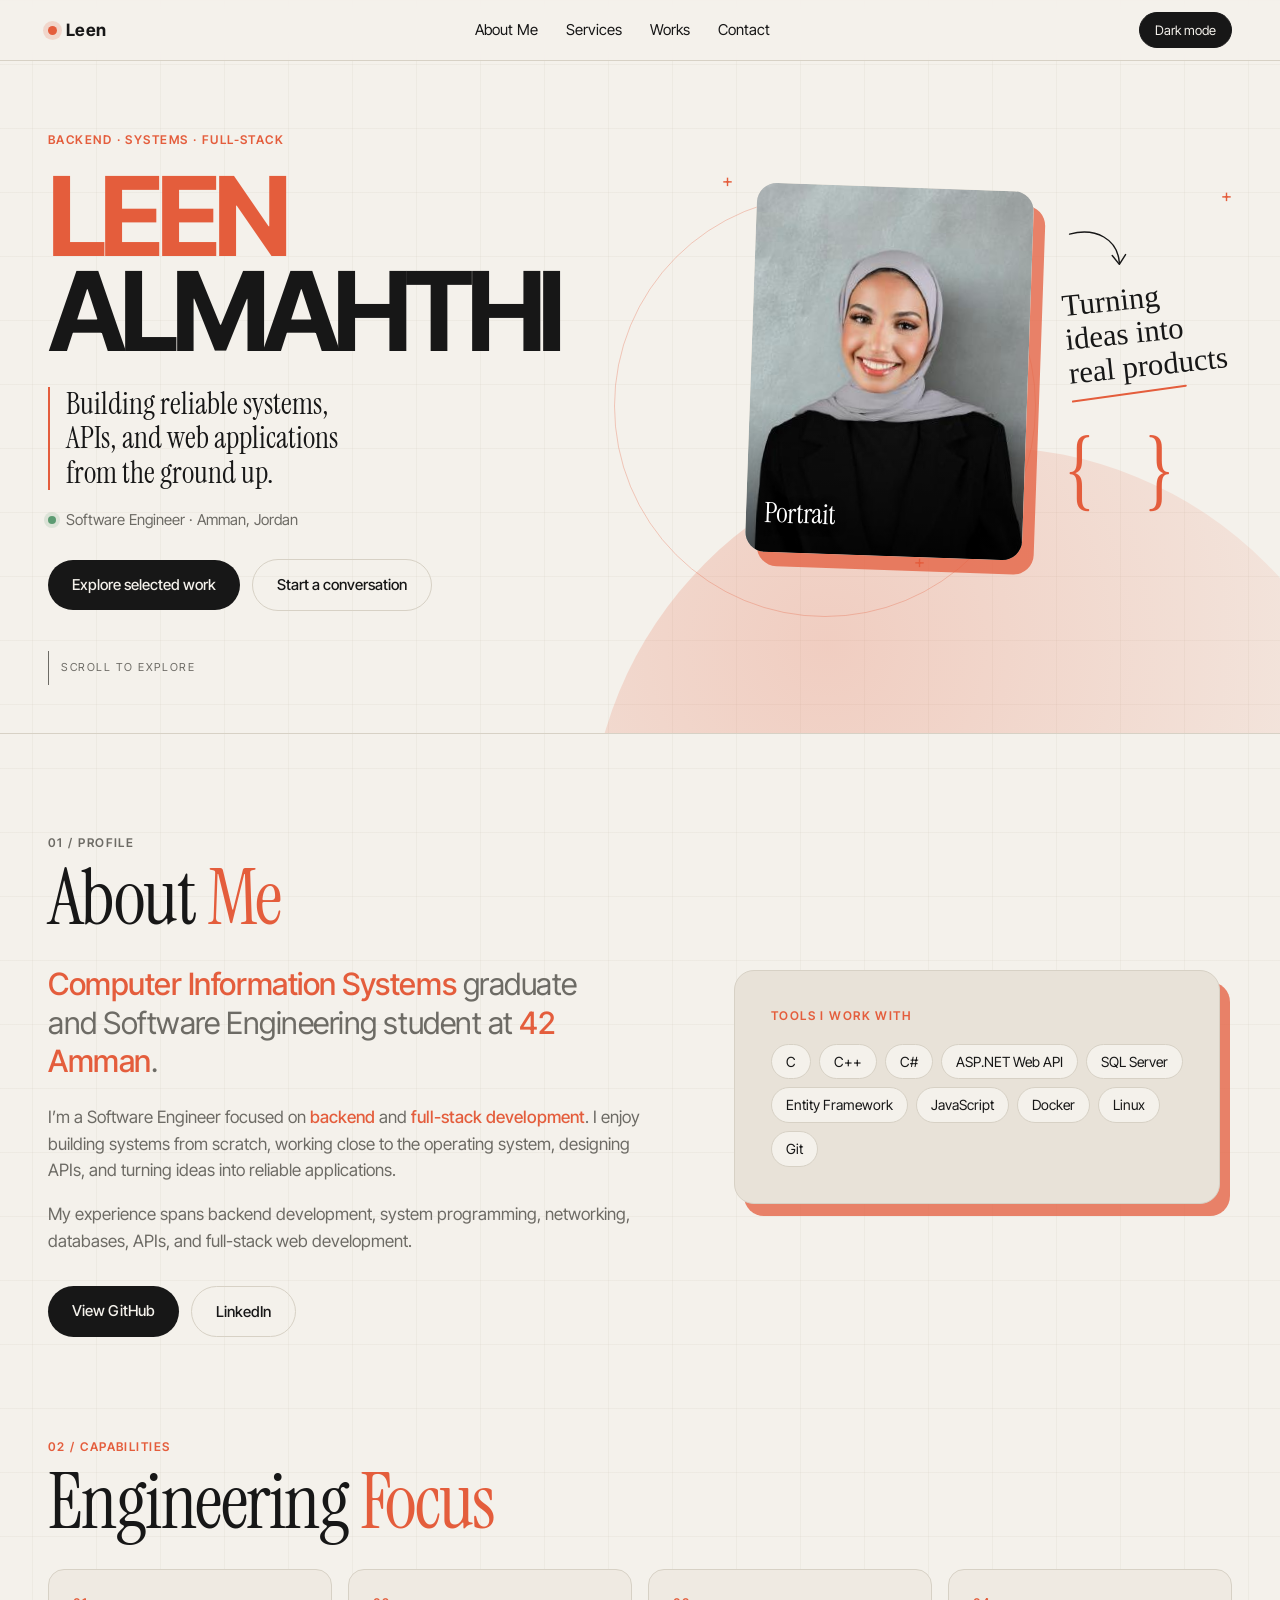
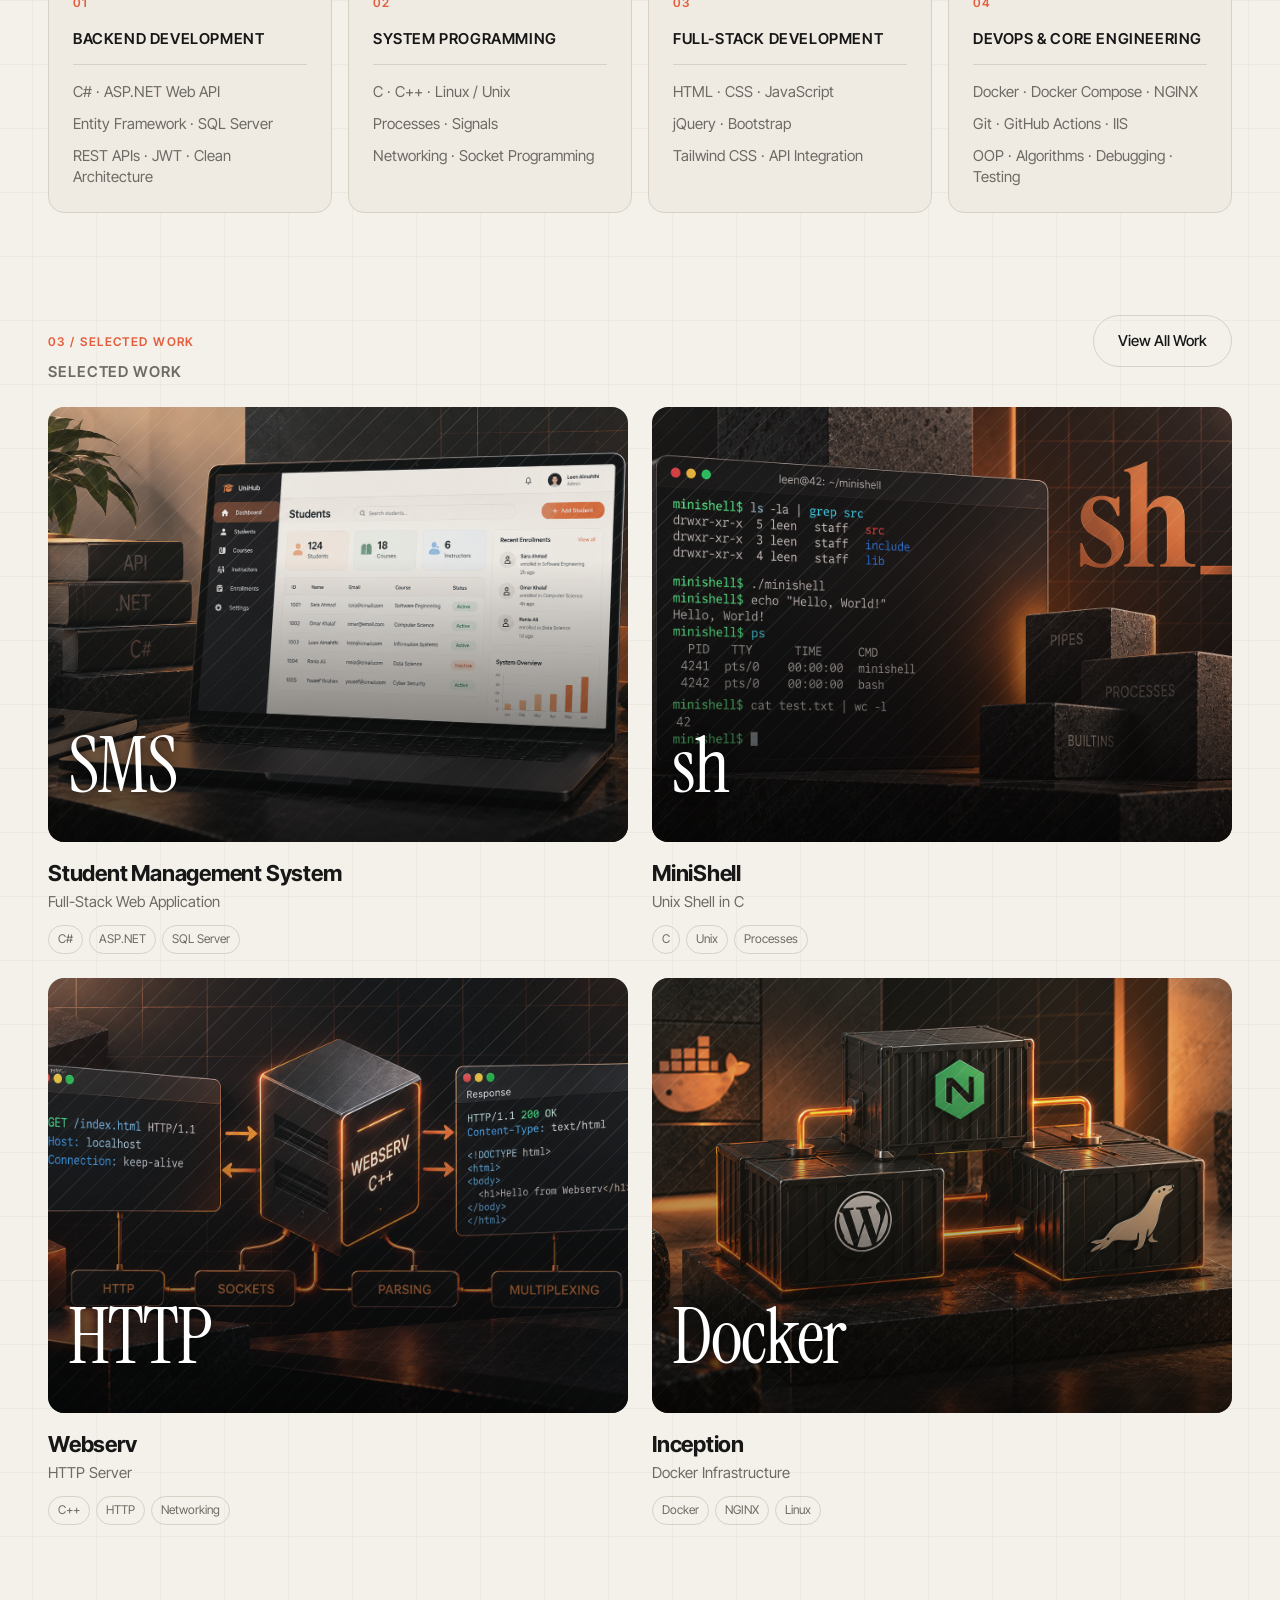
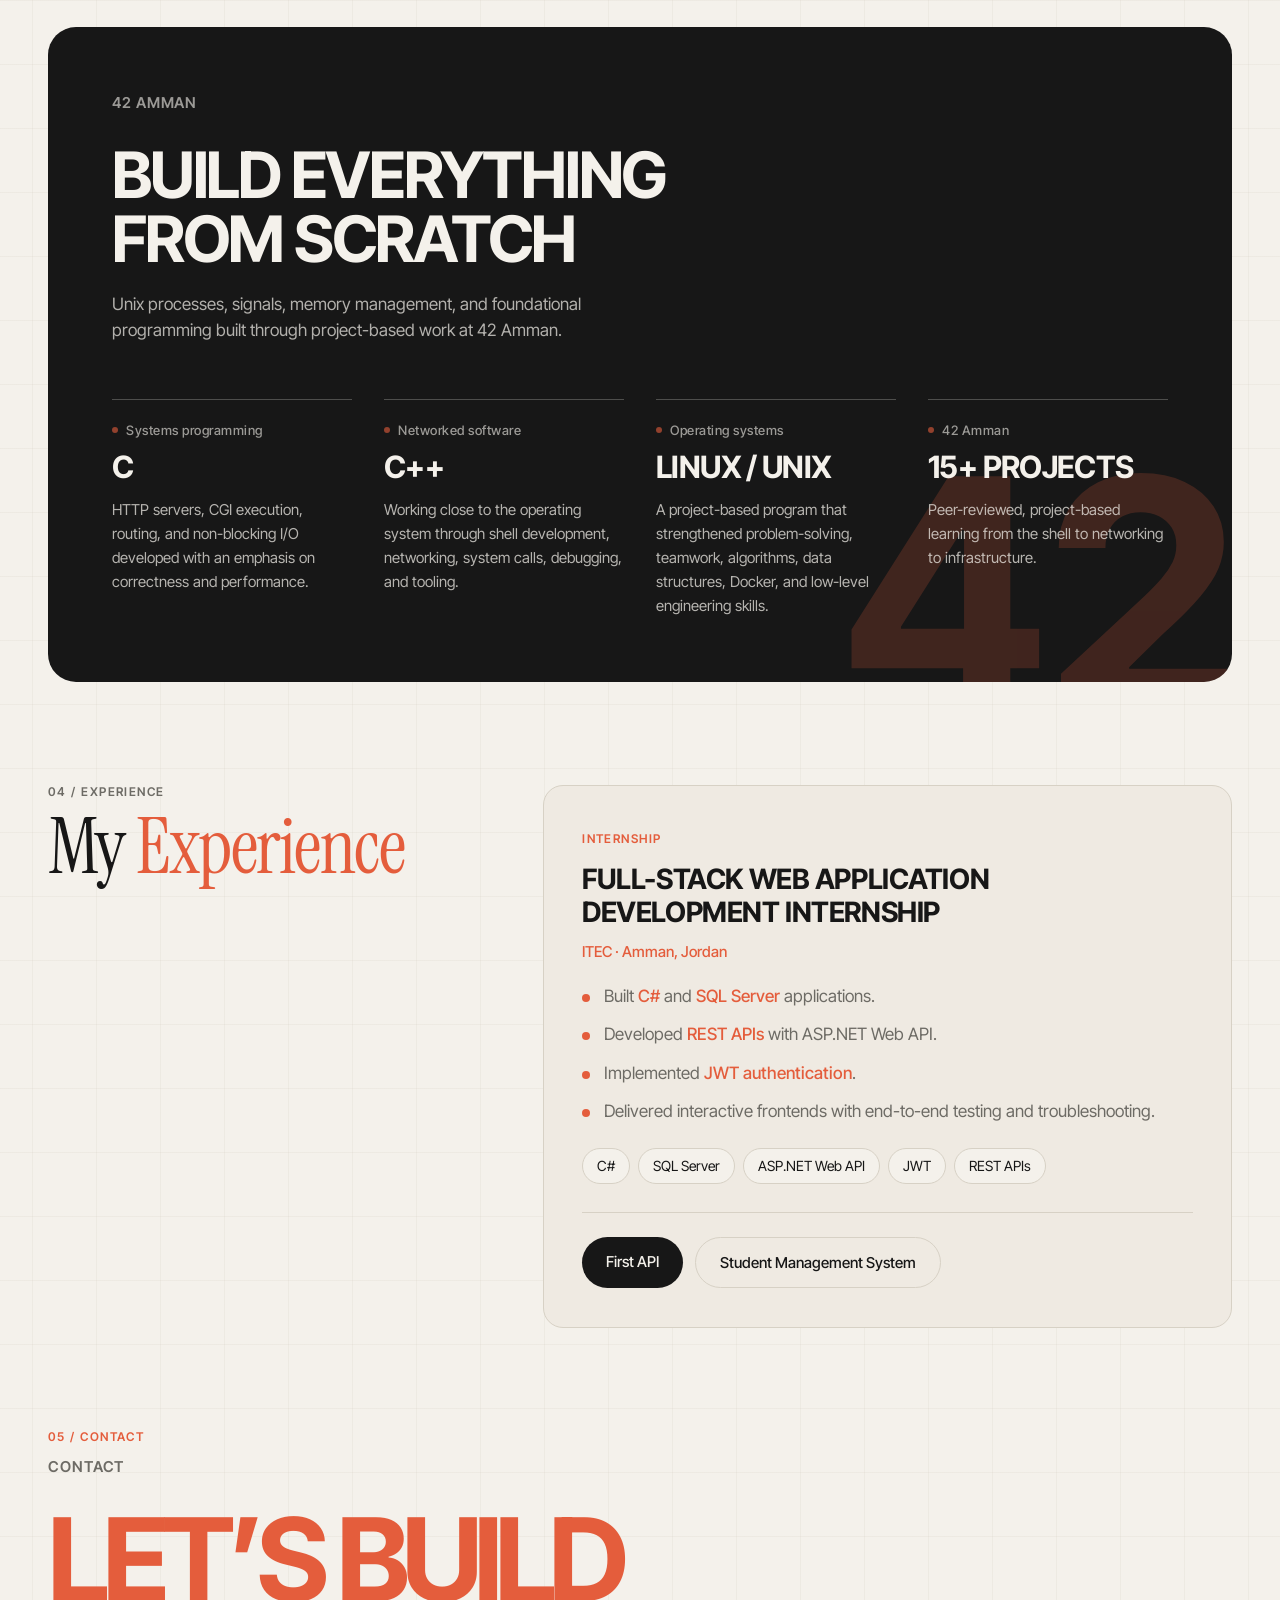
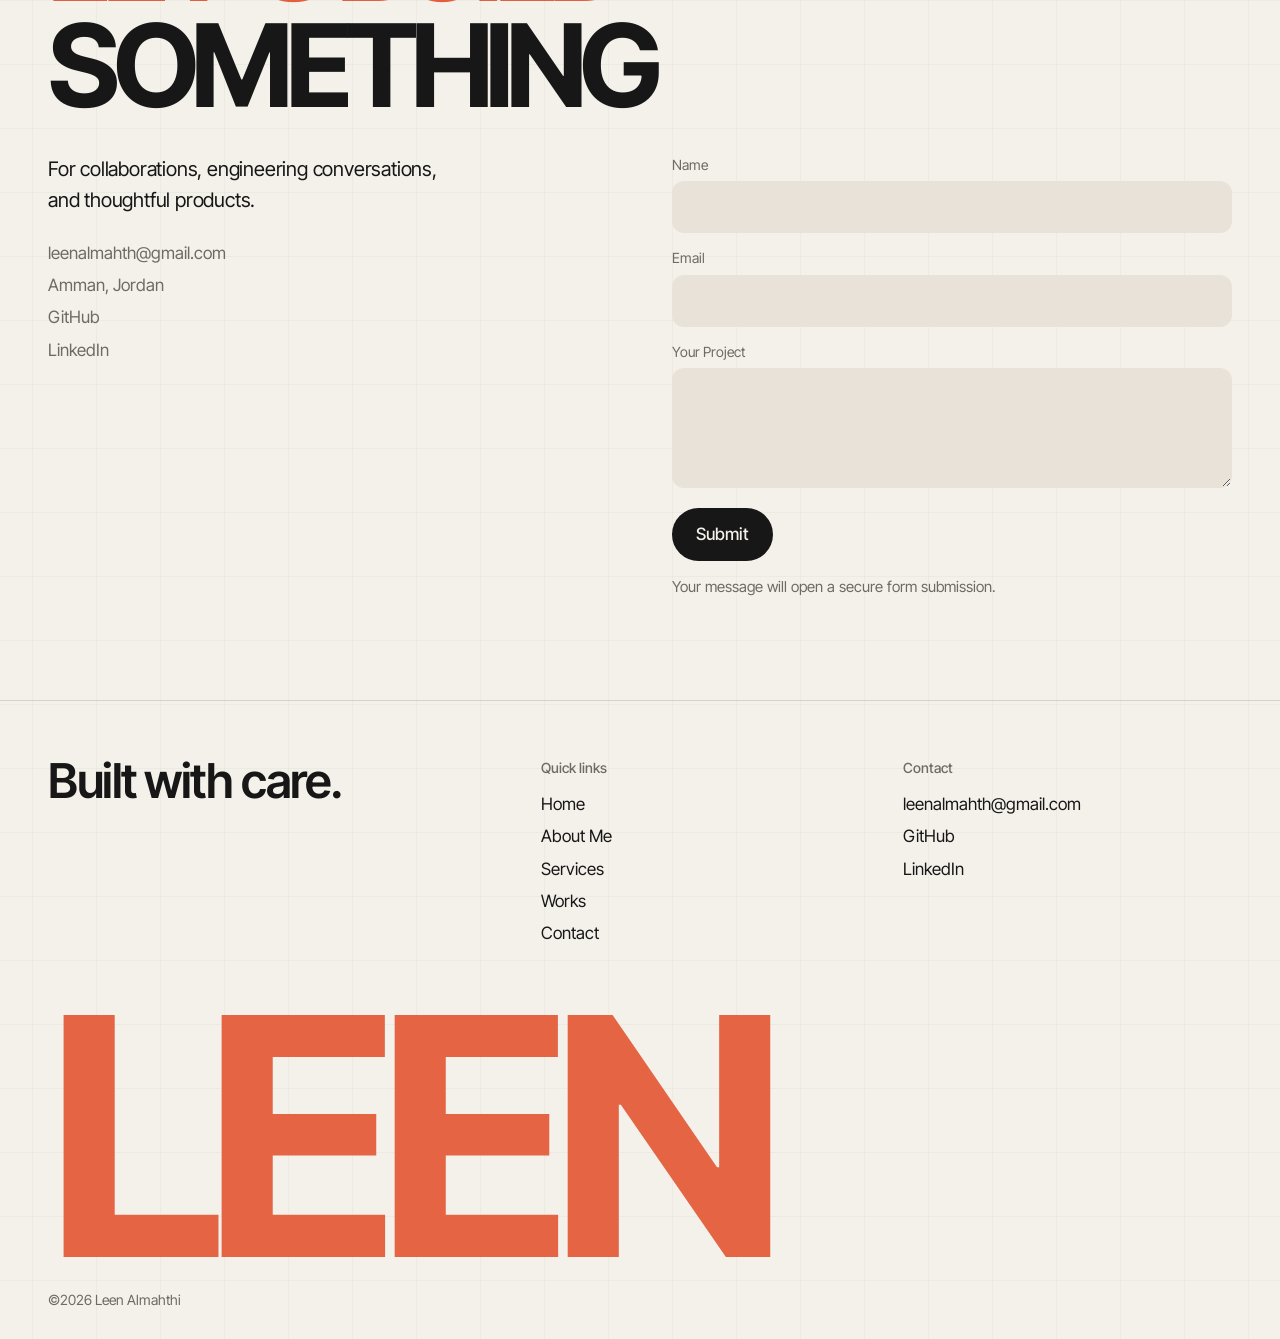
==== commit 66f3fdd7: "update design" ====
--- a/index.html
+++ b/index.html
@@ -1,6 +1,8 @@
 <!doctype html>
 <html lang="en">
   <head>
+    <meta name="viewport" content="width=device-width, initial-scale=1" />
+    <meta name="theme-color" content="#f4f1eb" />
     <meta property="og:type" content="website" />
     <meta
       property="og:title"
@@ -10,14 +12,15 @@
       property="og:description"
       content="Backend and systems projects in C#, ASP.NET Core, C, and C++. CIS graduate, 42 Amman."
     />
+    <meta name="twitter:card" content="summary_large_image" />
     <meta
-      property="og:image"
-      content="https://leen-portfolio-zeta.vercel.app/og.png"
+      name="twitter:title"
+      content="Leen Almahthi — Software Engineer Portfolio"
     />
-    <meta property="og:image:width" content="1200" />
-    <meta property="og:image:height" content="630" />
-    <meta property="og:url" content="https://leen-portfolio-zeta.vercel.app/" />
-    <meta name="twitter:card" content="summary_large_image" />
+    <meta
+      name="twitter:description"
+      content="Backend and systems projects in C#, ASP.NET Core, C, and C++. CIS graduate, 42 Amman."
+    />
     <meta charset="utf-8" />
     <link rel="icon" type="image/png" href="favicon.png" />
     <title>Leen Almahthi – Software Engineer</title>
@@ -31,760 +34,11 @@
       href="https://fonts.googleapis.com/css2?family=Inter+Tight:wght@400;500;600;700&family=Instrument+Serif:ital@0;1&display=swap"
       rel="stylesheet"
     />
-    <style>
-      :root {
-        --bg: #f4f1eb;
-        --fg: #171717;
-        --muted: #6d6b65;
-        --line: #d7d1c5;
-        --card: #e8e2d8;
-        --inv-bg: #171717;
-        --inv-fg: #f4f1eb;
-        --accent: #e45d3c;
-        --cool: #bfd9d1;
-        box-sizing: border-box;
-        padding-top: env(safe-area-inset-top, 0px);
-        padding-bottom: env(safe-area-inset-bottom, 0px);
-      }
-      :root[data-theme="dark"] {
-        --bg: #121211;
-        --fg: #efeeea;
-        --muted: #9a9891;
-        --line: #2c2b28;
-        --card: #1b1b19;
-        --inv-bg: #efeeea;
-        --inv-fg: #121211;
-        --accent: #ff7654;
-        --cool: #294842;
-      }
-      html {
-        scroll-behavior: smooth;
-        scroll-padding-top: calc(env(safe-area-inset-top, 0px) + 70px);
-        overflow-x: hidden;
-      }
-      * {
-        box-sizing: border-box;
-        margin: 0;
-      }
-      body {
-        background: var(--bg);
-        color: var(--fg);
-        font-family:
-          "Inter Tight",
-          system-ui,
-          -apple-system,
-          "Segoe UI",
-          sans-serif;
-        font-size: 17px;
-        line-height: 1.55;
-        -webkit-font-smoothing: antialiased;
-        background-image:
-          linear-gradient(
-            color-mix(in srgb, var(--line) 22%, transparent) 1px,
-            transparent 1px
-          ),
-          linear-gradient(
-            90deg,
-            color-mix(in srgb, var(--line) 22%, transparent) 1px,
-            transparent 1px
-          );
-        background-size: 64px 64px;
-        background-position: center top;
-        overflow-x: hidden;
-      }
-      @media (max-width: 800px) {
-        body {
-          margin: 5px;
-        }
-      }
-      a {
-        color: inherit;
-        text-decoration: none;
-      }
-      .wrap {
-        max-width: 1280px;
-        margin: 0 auto;
-        padding: 0 clamp(20px, 4vw, 48px);
-      }
-      /* nav */
-      nav {
-        position: sticky;
-        top: env(safe-area-inset-top, 0px);
-        z-index: 10;
-        background: color-mix(in srgb, var(--bg) 88%, transparent);
-        backdrop-filter: blur(10px);
-        border-bottom: 1px solid var(--line);
-      }
-      nav .wrap {
-        display: flex;
-        justify-content: space-between;
-        align-items: center;
-        height: 60px;
-      }
-      .logo {
-        font-weight: 700;
-        letter-spacing: 0.02em;
-        display: flex;
-        align-items: center;
-        gap: 9px;
-      }
-      .logo::before {
-        content: "";
-        width: 9px;
-        height: 9px;
-        border-radius: 50%;
-        background: var(--accent);
-        box-shadow: 0 0 0 5px color-mix(in srgb, var(--accent) 18%, transparent);
-      }
-      nav ul {
-        display: flex;
-        gap: 28px;
-        list-style: none;
-        padding: 0;
-        font-size: 15px;
-      }
-      nav ul a:hover {
-        opacity: 0.55;
-      }
-      .theme {
-        background: var(--fg);
-        border: 1px solid var(--fg);
-        color: var(--bg);
-        border-radius: 99px;
-        padding: 7px 15px;
-        font: inherit;
-        font-size: 13px;
-        cursor: pointer;
-        transition:
-          background 0.2s,
-          color 0.2s;
-      }
-      .theme:hover {
-        background: var(--accent);
-        border-color: var(--accent);
-        color: #fff;
-      }
-      @media (max-width: 700px) {
-        nav ul {
-          display: none;
-        }
-      }
-      /* hero */
-      .hero {
-        padding: clamp(36px, 6vw, 80px) 0 40px;
-        position: relative;
-      }
-      .hero-grid {
-        display: grid;
-        grid-template-columns: 1.25fr 0.75fr;
-        gap: clamp(24px, 4vw, 56px);
-        align-items: end;
-      }
-      .hero h1 {
-        font-size: clamp(56px, 11.5vw, 168px);
-        line-height: 0.84;
-        font-weight: 700;
-        letter-spacing: -0.065em;
-        text-wrap: balance;
-      }
-      .hero h1::first-line {
-        color: var(--accent);
-      }
-      .hero .sub {
-        margin-top: 28px;
-        font-size: clamp(19px, 2vw, 26px);
-        max-width: 24ch;
-        line-height: 1.25;
-        letter-spacing: -0.01em;
-      }
-      .hero .sub::first-letter {
-        color: var(--accent);
-      }
-      .role {
-        margin-top: 18px;
-        color: var(--muted);
-        font-size: 15px;
-        display: flex;
-        align-items: center;
-        gap: 10px;
-      }
-      .role::before {
-        content: "";
-        width: 8px;
-        height: 8px;
-        border-radius: 50%;
-        background: #5c9b72;
-        box-shadow: 0 0 0 4px color-mix(in srgb, #5c9b72 16%, transparent);
-      }
-      .portrait {
-        aspect-ratio: 3/4;
-        border-radius: 20px;
-        background: var(--card);
-        overflow: hidden;
-        position: relative;
-        display: flex;
-        align-items: flex-end;
-        padding: 20px;
-        box-shadow: 12px 14px 0
-          color-mix(in srgb, var(--accent) 75%, transparent);
-        transform: rotate(2deg);
-        transition:
-          transform 0.4s,
-          box-shadow 0.4s;
-      }
-      .portrait:hover {
-        transform: rotate(0) translateY(-5px);
-        box-shadow: 6px 8px 0 color-mix(in srgb, var(--accent) 75%, transparent);
-      }
-      .portrait img {
-        position: absolute;
-        inset: 0;
-        width: 100%;
-        height: 100%;
-        object-fit: cover;
-        filter: saturate(0.9);
-      }
-      .portrait span {
-        font-family: "Instrument Serif", Georgia, serif;
-        font-size: 22px;
-        color: #fff;
-        text-shadow: 0 1px 12px #000;
-        z-index: 1;
-      }
-      .portrait::before {
-        content: "";
-        position: absolute;
-        inset: 0;
-        background: linear-gradient(
-          180deg,
-          transparent 60%,
-          rgba(0, 0, 0, 0.6)
-        );
-        z-index: 1;
-      }
-      .portrait span {
-        position: relative;
-      }
-      .year {
-        position: absolute;
-        right: 20px;
-        top: 20px;
-        font-size: 14px;
-        color: var(--muted);
-      }
-      @media (max-width: 820px) {
-        .hero-grid {
-          grid-template-columns: 1fr;
-        }
-        .portrait {
-          max-width: 340px;
-        }
-      }
-      /* marquee */
-      .marquee {
-        border-block: 1px solid var(--line);
-        overflow: hidden;
-        white-space: nowrap;
-        padding: 22px 0;
-        background: var(--accent);
-        color: #fff;
-        transform: rotate(-1deg) scale(1.02);
-        contain: paint;
-      }
-      .marquee div {
-        display: inline-block;
-        padding-left: 100%;
-        animation: scroll 32s linear infinite;
-        font-family: "Instrument Serif", Georgia, serif;
-        font-size: clamp(28px, 4vw, 52px);
-      }
-      @keyframes scroll {
-        to {
-          transform: translateX(-100%);
-        }
-      }
-      @media (prefers-reduced-motion: reduce) {
-        .marquee div {
-          animation: none;
-          padding-left: 0;
-        }
-      }
-      /* sections */
-      section {
-        padding: clamp(56px, 8vw, 120px) 0;
-      }
-      h2 {
-        font-size: clamp(14px, 1.2vw, 15px);
-        font-weight: 600;
-        letter-spacing: 0.06em;
-        text-transform: uppercase;
-        color: var(--muted);
-        margin-bottom: 28px;
-      }
-      .about-grid {
-        display: grid;
-        grid-template-columns: 1fr 1.6fr;
-        gap: clamp(24px, 5vw, 80px);
-      }
-      .about-grid .lead {
-        font-size: clamp(24px, 3vw, 40px);
-        line-height: 1.15;
-        letter-spacing: -0.02em;
-      }
-      .about-grid .lead::before {
-        content: "01 / ";
-        color: var(--accent);
-        font-size: 0.55em;
-        vertical-align: top;
-        letter-spacing: 0;
-      }
-      .about-grid p + p {
-        margin-top: 20px;
-      }
-      .about-grid p {
-        color: var(--muted);
-        max-width: 62ch;
-      }
-      .btn {
-        display: inline-block;
-        margin-top: 28px;
-        padding: 13px 24px;
-        border-radius: 99px;
-        background: var(--inv-bg);
-        color: var(--inv-fg);
-        font-weight: 500;
-        font-size: 15px;
-      }
-      .btn:hover {
-        opacity: 0.8;
-      }
-      .btn.ghost {
-        background: none;
-        color: var(--fg);
-        border: 1px solid var(--line);
-        margin-top: 0;
-      }
-      @media (max-width: 820px) {
-        .about-grid {
-          grid-template-columns: 1fr;
-        }
-      }
-      .tagline {
-        font-size: clamp(28px, 4.4vw, 64px);
-        line-height: 1.05;
-        letter-spacing: -0.03em;
-        max-width: 20ch;
-        font-weight: 600;
-      }
-      /* focus */
-      .focus {
-        display: grid;
-        grid-template-columns: repeat(4, 1fr);
-        gap: 1px;
-        background: var(--line);
-        border: 1px solid var(--line);
-        border-radius: 18px;
-        overflow: hidden;
-        margin-top: 12px;
-      }
-      .focus article {
-        background: color-mix(in srgb, var(--bg) 92%, transparent);
-        padding: 28px 24px 36px;
-        min-height: 260px;
-        display: flex;
-        flex-direction: column;
-        gap: 20px;
-        transition:
-          background 0.25s,
-          transform 0.25s;
-      }
-      .focus article:hover {
-        background: var(--cool);
-        transform: translateY(-4px);
-      }
-      .focus h3 {
-        font-size: 15px;
-        font-weight: 600;
-        letter-spacing: 0.04em;
-      }
-      .focus p {
-        color: var(--muted);
-        line-height: 1.7;
-      }
-      @media (max-width: 1000px) {
-        .focus {
-          grid-template-columns: repeat(2, 1fr);
-        }
-      }
-      @media (max-width: 560px) {
-        .focus {
-          grid-template-columns: 1fr;
-        }
-        .focus article {
-          min-height: 0;
-        }
-      }
-      /* work */
-      .head-row {
-        display: flex;
-        justify-content: space-between;
-        align-items: baseline;
-        flex-wrap: wrap;
-        gap: 12px;
-        margin-bottom: 12px;
-      }
-      .head-row h2 {
-        margin-bottom: 0;
-      }
-      .work {
-        display: grid;
-        grid-template-columns: repeat(2, 1fr);
-        gap: 24px;
-        margin-top: 24px;
-      }
-      .work a {
-        display: block;
-      }
-      .thumb {
-        aspect-ratio: 4/3;
-        background: var(--card);
-        border-radius: 16px;
-        position: relative;
-        overflow: hidden;
-        transition: transform 0.35s;
-        isolation: isolate;
-      }
-      .thumb::after {
-        content: "VIEW PROJECT  ↗";
-        position: absolute;
-        right: 18px;
-        top: 18px;
-        font-size: 11px;
-        letter-spacing: 0.08em;
-        background: var(--fg);
-        color: var(--bg);
-        padding: 7px 9px;
-        border-radius: 99px;
-        opacity: 0;
-        transform: translateY(-6px);
-        transition: 0.25s;
-      }
-      .work a:hover .thumb::after {
-        opacity: 1;
-        transform: translateY(0);
-      }
-      .thumb::before {
-        content: "";
-        position: absolute;
-        inset: 0;
-        background:
-          linear-gradient(
-            180deg,
-            rgba(0, 0, 0, 0.04) 35%,
-            rgba(0, 0, 0, 0.72) 100%
-          ),
-          repeating-linear-gradient(
-            135deg,
-            transparent 0 14px,
-            rgba(255, 255, 255, 0.08) 14px 15px
-          );
-        z-index: 1;
-      }
-      .thumb img {
-        position: absolute;
-        inset: 0;
-        width: 100%;
-        height: 100%;
-        object-fit: cover;
-        opacity: 0.9;
-        filter: saturate(0.82);
-        transition:
-          transform 0.45s,
-          opacity 0.3s;
-      }
-      .work a:hover .thumb img {
-        transform: scale(1.05);
-        opacity: 1;
-      }
-      .thumb b {
-        position: absolute;
-        left: 20px;
-        bottom: 16px;
-        font-family: "Instrument Serif", Georgia, serif;
-        font-size: clamp(40px, 6vw, 88px);
-        font-weight: 400;
-        letter-spacing: -0.02em;
-        z-index: 2;
-        color: #fff;
-        text-shadow: 0 2px 12px rgba(0, 0, 0, 0.7);
-      }
-      .work a:hover .thumb {
-        transform: scale(0.985);
-      }
-      .work a:nth-child(1) .thumb {
-        background: #d4e4dd;
-      }
-      .work a:nth-child(2) .thumb {
-        background: #f0c7b5;
-      }
-      .work a:nth-child(3) .thumb {
-        background: #c9d9e5;
-      }
-      .work a:nth-child(4) .thumb {
-        background: #e6d6a7;
-      }
-      .work h3 {
-        margin-top: 14px;
-        font-size: 22px;
-        letter-spacing: -0.01em;
-      }
-      .work p {
-        color: var(--muted);
-        font-size: 15px;
-      }
-      @media (max-width: 700px) {
-        .work {
-          grid-template-columns: 1fr;
-        }
-      }
-      /* scratch */
-      .scratch {
-        background: var(--inv-bg);
-        color: var(--inv-fg);
-        border-radius: 28px;
-        padding: clamp(28px, 5vw, 72px);
-        margin-top: 0;
-        position: relative;
-        overflow: hidden;
-      }
-      .scratch::after {
-        content: "42";
-        position: absolute;
-        right: -0.02em;
-        bottom: -0.22em;
-        font-size: clamp(180px, 25vw, 360px);
-        line-height: 1;
-        font-weight: 700;
-        color: var(--accent);
-        opacity: 0.2;
-        pointer-events: none;
-      }
-      .scratch h2 {
-        color: inherit;
-        opacity: 0.6;
-      }
-      .scratch .big {
-        font-size: clamp(30px, 5vw, 72px);
-        line-height: 1;
-        letter-spacing: -0.035em;
-        font-weight: 700;
-        max-width: 16ch;
-      }
-      .scratch .intro {
-        margin-top: 20px;
-        max-width: 56ch;
-        opacity: 0.7;
-      }
-      .pillars {
-        display: grid;
-        grid-template-columns: repeat(4, 1fr);
-        gap: 20px;
-        margin-top: 56px;
-      }
-      .pillars div {
-        border-top: 1px solid color-mix(in srgb, var(--inv-fg) 25%, transparent);
-        padding-top: 16px;
-      }
-      .pillars small {
-        display: block;
-        opacity: 0.55;
-        font-size: 14px;
-      }
-      .pillars strong {
-        display: block;
-        font-size: 26px;
-        letter-spacing: -0.02em;
-        margin: 2px 0 10px;
-      }
-      .pillars p {
-        font-size: 15px;
-        opacity: 0.7;
-        line-height: 1.5;
-      }
-      @media (max-width: 900px) {
-        .pillars {
-          grid-template-columns: repeat(2, 1fr);
-        }
-      }
-      @media (max-width: 520px) {
-        .pillars {
-          grid-template-columns: 1fr;
-        }
-      }
-      /* experience */
-      .exp {
-        display: grid;
-        grid-template-columns: 1fr 1.6fr;
-        gap: clamp(24px, 5vw, 80px);
-        align-items: start;
-      }
-      .exp h3 {
-        font-size: clamp(20px, 2.2vw, 28px);
-        line-height: 1.15;
-        letter-spacing: -0.015em;
-      }
-      .exp .where {
-        color: var(--muted);
-        margin: 8px 0 18px;
-      }
-      .exp p {
-        color: var(--muted);
-        max-width: 60ch;
-      }
-      @media (max-width: 820px) {
-        .exp {
-          grid-template-columns: 1fr;
-        }
-      }
-      /* contact */
-      .contact h2.title {
-        font-size: clamp(44px, 9vw, 132px);
-        line-height: 0.92;
-        letter-spacing: -0.065em;
-        text-transform: none;
-        color: var(--fg);
-        font-weight: 700;
-        margin-bottom: 24px;
-        max-width: 10ch;
-      }
-      .contact h2.title::first-line {
-        color: var(--accent);
-      }
-      .contact-grid {
-        display: grid;
-        grid-template-columns: 1fr 1fr;
-        gap: clamp(24px, 5vw, 80px);
-        margin-top: 36px;
-      }
-      .contact-grid p.note {
-        max-width: 34ch;
-        font-size: 20px;
-        letter-spacing: -0.01em;
-      }
-      .links {
-        display: flex;
-        flex-direction: column;
-        gap: 6px;
-        margin-top: 24px;
-        color: var(--muted);
-      }
-      .links a:hover {
-        color: var(--fg);
-      }
-      form {
-        display: flex;
-        flex-direction: column;
-        gap: 14px;
-      }
-      label {
-        font-size: 14px;
-        color: var(--muted);
-        display: flex;
-        flex-direction: column;
-        gap: 6px;
-      }
-      input,
-      textarea {
-        font: inherit;
-        color: var(--fg);
-        background: var(--card);
-        border: 1px solid transparent;
-        border-radius: 12px;
-        padding: 14px 16px;
-      }
-      input:focus-visible,
-      textarea:focus-visible,
-      a:focus-visible,
-      button:focus-visible {
-        outline: 2px solid var(--fg);
-        outline-offset: 2px;
-      }
-      textarea {
-        min-height: 120px;
-        resize: vertical;
-      }
-      button.btn {
-        border: 0;
-        cursor: pointer;
-        font: inherit;
-        font-weight: 500;
-        align-self: flex-start;
-        margin-top: 6px;
-      }
-      .sent {
-        color: var(--muted);
-        font-size: 15px;
-        min-height: 1.4em;
-      }
-      @media (max-width: 820px) {
-        .contact-grid {
-          grid-template-columns: 1fr;
-        }
-      }
-      /* footer */
-      footer {
-        border-top: 1px solid var(--line);
-        padding: 56px 0 28px;
-      }
-      .foot {
-        display: grid;
-        grid-template-columns: 1.4fr 1fr 1fr;
-        gap: 32px;
-      }
-      .foot h4 {
-        font-size: 14px;
-        color: var(--muted);
-        font-weight: 500;
-        margin-bottom: 12px;
-      }
-      .foot ul {
-        list-style: none;
-        padding: 0;
-        display: grid;
-        gap: 6px;
-      }
-      .foot .built {
-        font-size: clamp(28px, 4vw, 48px);
-        letter-spacing: -0.03em;
-        line-height: 1;
-        font-weight: 600;
-      }
-      .giant {
-        font-size: clamp(90px, 26vw, 400px);
-        font-weight: 700;
-        letter-spacing: -0.06em;
-        line-height: 0.8;
-        margin-top: 56px;
-        color: var(--accent);
-        opacity: 0.95;
-      }
-      .copy {
-        margin-top: 20px;
-        font-size: 14px;
-        color: var(--muted);
-      }
-      @media (max-width: 700px) {
-        .foot {
-          grid-template-columns: 1fr 1fr;
-        }
-        .foot > div:first-child {
-          grid-column: 1/-1;
-        }
-      }
-    </style>
+    <link rel="stylesheet" href="style.css" />
   </head>
   <body>
-    <nav>
+    <a class="skip-link" href="#main-content">Skip to content</a>
+    <nav aria-label="Primary navigation">
       <div class="wrap">
         <a class="logo" href="#top">Leen</a>
         <ul>
@@ -796,284 +50,94 @@
         <button
           class="theme"
           id="theme"
-          aria-label="Toggle light and dark theme"
+          type="button"
+          aria-pressed="false"
+          aria-label="Switch to dark theme"
         >
-          Theme
+          Dark mode
         </button>
       </div>
     </nav>
 
-    <header class="hero wrap" id="top">
-      <div class="hero-grid">
-        <div>
-          <h1>LEEN<br />ALMAHTHI</h1>
-          <p class="sub">
-            Building reliable systems, APIs, and web applications from the
-            ground up.
-          </p>
-          <p class="role">Software Engineer · Amman, Jordan</p>
-        </div>
-        <div class="portrait" role="img" aria-label="Portrait placeholder">
-          <div class="year">©2026</div>
-          <img src="image.png" />
-          <span>Portrait</span>
-        </div>
-      </div>
-    </header>
-
-    <div class="marquee" aria-hidden="true">
-      <div>
-        I build reliable systems from the ground up: clear APIs, durable
-        infrastructure, and web applications designed to last. &nbsp;·&nbsp; I
-        build reliable systems from the ground up: clear APIs, durable
-        infrastructure, and web applications designed to last.
-      </div>
-    </div>
-
-    <section id="about">
-      <div class="wrap about-grid">
-        <div>
-          <h2>About</h2>
-          <p class="lead">
-            Computer Information Systems graduate and Software Engineering
-            student at 42 Amman.
-          </p>
-        </div>
-        <div>
-          <p>
-            I’m a Software Engineer focused on backend and full-stack
-            development. I enjoy building systems from scratch, working close to
-            the operating system, designing APIs, and turning ideas into
-            reliable applications.
-          </p>
-          <p>
-            My experience spans backend development, system programming,
-            networking, databases, APIs, and full-stack web development with C,
-            C++, C#, ASP.NET Web API, SQL Server, Entity Framework, JavaScript,
-            Docker, Linux, and Git.
-          </p>
-          <a
-            class="btn"
-            href="https://github.com/LeenAlmahthi"
-            target="_blank"
-            rel="noopener"
-            >View GitHub</a
-          >
-          <a
-            class="btn ghost"
-            href="https://www.linkedin.com/in/leen-almahthi-620629331"
-            target="_blank"
-            rel="noopener"
-            >LinkedIn</a
-          >
-        </div>
-      </div>
-    </section>
-
-    <section id="services" style="padding-top: 0">
-      <div class="wrap">
-        <h2>Engineering Focus</h2>
-        <div class="focus">
-          <article>
-            <h3>BACKEND DEVELOPMENT</h3>
+    <main id="main-content">
+      <header class="hero" id="top">
+        <div class="wrap hero-inner">
+          <div class="hero-grid">
+            <div class="hero-copy">
+              <p class="eyebrow">BACKEND · SYSTEMS · FULL-STACK</p>
+              <h1><span class="first">LEEN</span><br />ALMAHTHI</h1>
+              <p class="sub">
+                Building reliable systems, APIs, and web applications from the
+                ground up.
+              </p>
+              <p class="role">Software Engineer · Amman, Jordan</p>
+              <div class="hero-actions">
+                <a class="btn" href="#work">Explore selected work </a>
+                <a class="btn ghost" href="#contact">Start a conversation</a>
+              </div>
+            </div>
+            <div class="hero-visual">
+              <span class="mark m1" aria-hidden="true">+</span>
+              <span class="mark m2" aria-hidden="true">+</span>
+              <span class="mark m3" aria-hidden="true">+</span>
+              <div class="portrait">
+                <img src="image.png" alt="Portrait of Leen Almahthi" />
+                <span>Portrait</span>
+              </div>
+              <div class="hero-aside">
+                <svg
+                  class="arrow"
+                  viewBox="0 0 72 50"
+                  fill="none"
+                  stroke="currentColor"
+                  stroke-width="1.6"
+                  stroke-linecap="round"
+                  stroke-linejoin="round"
+                  aria-hidden="true"
+                >
+                  <path d="M4 8C34 0 58 14 60 40" />
+                  <path d="M52 32L60 42L67 31" />
+                </svg>
+                <p class="handnote">Turning ideas into real products</p>
+                <div class="braces" aria-hidden="true">
+                  <span>{</span><span>}</span>
+                </div>
+              </div>
+            </div>
+          </div>
+          <div class="scroll-cue" aria-hidden="true">SCROLL TO EXPLORE</div>
+        </div>
+      </header>
+
+      <section id="about">
+        <div class="wrap about-grid">
+          <div>
+            <p class="section-index">01 / PROFILE</p>
+            <h2 class="display">About <em>Me</em></h2>
+            <p class="lead">
+              <mark>Computer Information Systems</mark> graduate and Software
+              Engineering student at <mark>42 Amman</mark>.
+            </p>
             <p>
-              C# · ASP.NET Web API<br />Entity Framework · SQL Server<br />REST
-              APIs · JWT · Clean Architecture
+              I’m a Software Engineer focused on <mark>backend</mark> and
+              <mark>full-stack development</mark>. I enjoy building systems from
+              scratch, working close to the operating system, designing APIs,
+              and turning ideas into reliable applications.
             </p>
-          </article>
-          <article>
-            <h3>SYSTEM PROGRAMMING</h3>
             <p>
-              C · C++ · Linux / Unix<br />Processes · Signals<br />Networking ·
-              Socket Programming
+              My experience spans backend development, system programming,
+              networking, databases, APIs, and full-stack web development.
             </p>
-          </article>
-          <article>
-            <h3>FULL-STACK DEVELOPMENT</h3>
-            <p>
-              HTML · CSS · JavaScript<br />jQuery · Bootstrap<br />Tailwind CSS
-              · API Integration
-            </p>
-          </article>
-          <article>
-            <h3>DEVOPS &amp; CORE ENGINEERING</h3>
-            <p>
-              Docker · Docker Compose · NGINX<br />Git · GitHub Actions · IIS<br />OOP
-              · Algorithms · Debugging · Testing
-            </p>
-          </article>
-        </div>
-      </div>
-    </section>
-
-    <section id="work" style="padding-top: 0">
-      <div class="wrap">
-        <div class="head-row">
-          <h2>Selected Work</h2>
-          <a
-            class="btn ghost"
-            href="https://github.com/LeenAlmahthi"
-            target="_blank"
-            rel="noopener"
-            >View All Work</a
-          >
-        </div>
-        <div class="work">
-          <a
-            href="https://github.com/LeenAlmahthi/Student-Management-System"
-            target="_blank"
-            rel="noopener"
-          >
-            <div class="thumb">
-              <img
-                src="project-sms.png"
-                alt="Student Management System dashboard on a laptop"
-              /><b>SMS</b>
-            </div>
-            <h3>Student Management System</h3>
-            <p>Full-Stack Web Application</p>
-          </a>
-          <a
-            href="https://github.com/LeenAlmahthi/Minishell"
-            target="_blank"
-            rel="noopener"
-          >
-            <div class="thumb">
-              <img
-                src="project-shell.png"
-                alt="MiniShell terminal showing Unix commands"
-              /><b>sh</b>
-            </div>
-            <h3>MiniShell</h3>
-            <p>Unix Shell in C</p>
-          </a>
-          <a
-            href="https://github.com/LeenAlmahthi/webserv-"
-            target="_blank"
-            rel="noopener"
-          >
-            <div class="thumb">
-              <img
-                src="project-webserv.png"
-                alt="Webserv HTTP request and response flow"
-              /><b>HTTP</b>
-            </div>
-            <h3>Webserv</h3>
-            <p>HTTP Server</p>
-          </a>
-          <a
-            href="https://github.com/LeenAlmahthi/Inception-"
-            target="_blank"
-            rel="noopener"
-          >
-            <div class="thumb">
-              <img
-                src="project-inception.png"
-                alt="Inception Docker containers connected together"
-              /><b>Docker</b>
-            </div>
-            <h3>Inception</h3>
-            <p>Docker Infrastructure</p>
-          </a>
-        </div>
-      </div>
-    </section>
-
-    <section style="padding-top: 0">
-      <div class="wrap">
-        <div class="scratch">
-          <h2>42 Amman</h2>
-          <p class="big">BUILD EVERYTHING FROM SCRATCH</p>
-          <p class="intro">
-            Unix processes, signals, memory management, and foundational
-            programming built through project-based work at 42 Amman.
-          </p>
-          <div class="pillars">
-            <div>
-              <small>Systems programming</small><strong>C</strong>
-              <p>
-                HTTP servers, CGI execution, routing, and non-blocking I/O
-                developed with an emphasis on correctness and performance.
-              </p>
-            </div>
-            <div>
-              <small>Networked software</small><strong>C++</strong>
-              <p>
-                Working close to the operating system through shell development,
-                networking, system calls, debugging, and tooling.
-              </p>
-            </div>
-            <div>
-              <small>Operating systems</small><strong>LINUX / UNIX</strong>
-              <p>
-                A project-based program that strengthened problem-solving,
-                teamwork, algorithms, data structures, Docker, and low-level
-                engineering skills.
-              </p>
-            </div>
-            <div>
-              <small>42 Amman</small><strong>15+ PROJECTS</strong>
-              <p>
-                Peer-reviewed, project-based learning from the shell to
-                networking to infrastructure.
-              </p>
-            </div>
-          </div>
-        </div>
-      </div>
-    </section>
-
-    <section id="experience" style="padding-top: 0">
-      <div class="wrap exp">
-        <h2>Experience</h2>
-        <div>
-          <h3>FULL-STACK WEB APPLICATION DEVELOPMENT INTERNSHIP</h3>
-          <p class="where">ITEC · Amman, Jordan</p>
-          <p>
-            Built C# and SQL Server applications, developed REST APIs with
-            ASP.NET Web API, implemented JWT authentication, and delivered
-            interactive frontends with end-to-end testing and troubleshooting.
-          </p>
-          <div>
-            <a
-              class="btn"
-              href="https://github.com/LeenAlmahthi/First-API"
-              target="_blank"
-              rel="noopener"
-              >First API</a
-            >
-            <a
-              class="btn ghost"
-              href="https://github.com/LeenAlmahthi/Student-Management-System"
-              target="_blank"
-              rel="noopener"
-              >Student Management System</a
-            >
-          </div>
-        </div>
-      </div>
-    </section>
-
-    <section id="contact" class="contact" style="padding-top: 0">
-      <div class="wrap">
-        <h2>Contact</h2>
-        <h2 class="title">LET’S BUILD SOMETHING</h2>
-        <div class="contact-grid">
-          <div>
-            <p class="note">
-              For collaborations, engineering conversations, and thoughtful
-              products.
-            </p>
-            <div class="links">
-              <a href="mailto:leenalmahth@gmail.com">leenalmahth@gmail.com</a>
-              <span>Amman, Jordan</span>
+            <div class="actions">
               <a
+                class="btn"
                 href="https://github.com/LeenAlmahthi"
                 target="_blank"
                 rel="noopener"
-                >GitHub</a
+                >View GitHub</a
               >
               <a
+                class="btn ghost"
                 href="https://www.linkedin.com/in/leen-almahthi-620629331"
                 target="_blank"
                 rel="noopener"
@@ -1081,84 +145,419 @@
               >
             </div>
           </div>
-          <form
-            id="form"
-            action="https://formsubmit.co/leenalmahth@gmail.com"
-            method="POST"
-          >
-            <input
-              type="hidden"
-              name="_subject"
-              id="subject"
-              value="New portfolio contact"
-            />
-            <input type="hidden" name="_template" value="table" />
-            <input type="hidden" name="_captcha" value="false" />
-            <label
-              >Name<input name="name" required autocomplete="name"
-            /></label>
-            <label
-              >Email<input
-                name="email"
-                type="email"
-                required
-                autocomplete="email"
-            /></label>
-            <label
-              >Your Project<textarea name="project" required></textarea>
-            </label>
-            <button class="btn" type="submit">Submit</button>
-            <div class="sent" id="sent" role="status"></div>
-          </form>
-        </div>
-      </div>
-    </section>
-
-    <footer>
-      <div class="wrap">
-        <div class="foot">
-          <div class="built">Built with care.</div>
-          <div>
-            <h4>/Quick links</h4>
-            <ul>
-              <li><a href="#top">Home</a></li>
-              <li><a href="#about">About Me</a></li>
-              <li><a href="#services">Services</a></li>
-              <li><a href="#work">Works</a></li>
-              <li><a href="#contact">Contact</a></li>
+          <div class="stack-card">
+            <h3>TOOLS I WORK WITH</h3>
+            <ul class="chips">
+              <li>C</li>
+              <li>C++</li>
+              <li>C#</li>
+              <li>ASP.NET Web API</li>
+              <li>SQL Server</li>
+              <li>Entity Framework</li>
+              <li>JavaScript</li>
+              <li>Docker</li>
+              <li>Linux</li>
+              <li>Git</li>
             </ul>
           </div>
-          <div>
-            <h4>/Contact</h4>
-            <ul>
+        </div>
+      </section>
+
+      <section id="services" class="section-compact">
+        <div class="wrap">
+          <p class="section-index">02 / CAPABILITIES</p>
+          <h2 class="display">Engineering <em>Focus</em></h2>
+          <div class="focus">
+            <article>
+              <span class="num">01</span>
+              <h3>BACKEND DEVELOPMENT</h3>
+              <ul>
+                <li>C# · ASP.NET Web API</li>
+                <li>Entity Framework · SQL Server</li>
+                <li>REST APIs · JWT · Clean Architecture</li>
+              </ul>
+            </article>
+            <article>
+              <span class="num">02</span>
+              <h3>SYSTEM PROGRAMMING</h3>
+              <ul>
+                <li>C · C++ · Linux / Unix</li>
+                <li>Processes · Signals</li>
+                <li>Networking · Socket Programming</li>
+              </ul>
+            </article>
+            <article>
+              <span class="num">03</span>
+              <h3>FULL-STACK DEVELOPMENT</h3>
+              <ul>
+                <li>HTML · CSS · JavaScript</li>
+                <li>jQuery · Bootstrap</li>
+                <li>Tailwind CSS · API Integration</li>
+              </ul>
+            </article>
+            <article>
+              <span class="num">04</span>
+              <h3>DEVOPS &amp; CORE ENGINEERING</h3>
+              <ul>
+                <li>Docker · Docker Compose · NGINX</li>
+                <li>Git · GitHub Actions · IIS</li>
+                <li>OOP · Algorithms · Debugging · Testing</li>
+              </ul>
+            </article>
+          </div>
+        </div>
+      </section>
+
+      <section id="work" class="section-compact">
+        <div class="wrap">
+          <div class="head-row">
+            <div>
+              <p class="section-index">03 / SELECTED WORK</p>
+              <h2>Selected Work</h2>
+            </div>
+            <a
+              class="btn ghost"
+              href="https://github.com/LeenAlmahthi"
+              target="_blank"
+              rel="noopener"
+              >View All Work</a
+            >
+          </div>
+          <div class="work">
+            <a
+              href="https://github.com/LeenAlmahthi/Student-Management-System"
+              target="_blank"
+              rel="noopener"
+            >
+              <div class="thumb">
+                <img
+                  src="project-sms.png"
+                  alt="Student Management System dashboard on a laptop"
+                  loading="lazy"
+                  decoding="async"
+                /><b>SMS</b>
+              </div>
+              <h3>Student Management System</h3>
+              <p>Full-Stack Web Application</p>
+              <ul class="project-tags" aria-label="Technologies used">
+                <li>C#</li>
+                <li>ASP.NET</li>
+                <li>SQL Server</li>
+              </ul>
+            </a>
+            <a
+              href="https://github.com/LeenAlmahthi/Minishell"
+              target="_blank"
+              rel="noopener"
+            >
+              <div class="thumb">
+                <img
+                  src="project-shell.png"
+                  alt="MiniShell terminal showing Unix commands"
+                  loading="lazy"
+                  decoding="async"
+                /><b>sh</b>
+              </div>
+              <h3>MiniShell</h3>
+              <p>Unix Shell in C</p>
+              <ul class="project-tags" aria-label="Technologies used">
+                <li>C</li>
+                <li>Unix</li>
+                <li>Processes</li>
+              </ul>
+            </a>
+            <a
+              href="https://github.com/LeenAlmahthi/webserv-"
+              target="_blank"
+              rel="noopener"
+            >
+              <div class="thumb">
+                <img
+                  src="project-webserv.png"
+                  alt="Webserv HTTP request and response flow"
+                  loading="lazy"
+                  decoding="async"
+                /><b>HTTP</b>
+              </div>
+              <h3>Webserv</h3>
+              <p>HTTP Server</p>
+              <ul class="project-tags" aria-label="Technologies used">
+                <li>C++</li>
+                <li>HTTP</li>
+                <li>Networking</li>
+              </ul>
+            </a>
+            <a
+              href="https://github.com/LeenAlmahthi/Inception-"
+              target="_blank"
+              rel="noopener"
+            >
+              <div class="thumb">
+                <img
+                  src="project-inception.png"
+                  alt="Inception Docker containers connected together"
+                  loading="lazy"
+                  decoding="async"
+                /><b>Docker</b>
+              </div>
+              <h3>Inception</h3>
+              <p>Docker Infrastructure</p>
+              <ul class="project-tags" aria-label="Technologies used">
+                <li>Docker</li>
+                <li>NGINX</li>
+                <li>Linux</li>
+              </ul>
+            </a>
+          </div>
+        </div>
+      </section>
+
+      <section class="section-compact">
+        <div class="wrap">
+          <div class="scratch">
+            <h2>42 Amman</h2>
+            <p class="big">BUILD EVERYTHING FROM SCRATCH</p>
+            <p class="intro">
+              Unix processes, signals, memory management, and foundational
+              programming built through project-based work at 42 Amman.
+            </p>
+            <div class="pillars">
+              <div>
+                <small>Systems programming</small><strong>C</strong>
+                <p>
+                  HTTP servers, CGI execution, routing, and non-blocking I/O
+                  developed with an emphasis on correctness and performance.
+                </p>
+              </div>
+              <div>
+                <small>Networked software</small><strong>C++</strong>
+                <p>
+                  Working close to the operating system through shell
+                  development, networking, system calls, debugging, and tooling.
+                </p>
+              </div>
+              <div>
+                <small>Operating systems</small><strong>LINUX / UNIX</strong>
+                <p>
+                  A project-based program that strengthened problem-solving,
+                  teamwork, algorithms, data structures, Docker, and low-level
+                  engineering skills.
+                </p>
+              </div>
+              <div>
+                <small>42 Amman</small><strong>15+ PROJECTS</strong>
+                <p>
+                  Peer-reviewed, project-based learning from the shell to
+                  networking to infrastructure.
+                </p>
+              </div>
+            </div>
+          </div>
+        </div>
+      </section>
+
+      <section id="experience" class="section-compact">
+        <div class="wrap exp">
+          <div class="exp-label">
+            <p class="section-index">04 / EXPERIENCE</p>
+            <h2 class="display">My <em>Experience</em></h2>
+          </div>
+          <div class="exp-card">
+            <span class="exp-tag">INTERNSHIP</span>
+            <h3>FULL-STACK WEB APPLICATION DEVELOPMENT INTERNSHIP</h3>
+            <p class="where">ITEC · Amman, Jordan</p>
+            <ul class="exp-list">
               <li>
-                <a href="mailto:leenalmahth@gmail.com">leenalmahth@gmail.com</a>
+                Built <mark>C#</mark> and <mark>SQL Server</mark> applications.
+              </li>
+              <li>Developed <mark>REST APIs</mark> with ASP.NET Web API.</li>
+              <li>Implemented <mark>JWT authentication</mark>.</li>
+              <li>
+                Delivered interactive frontends with end-to-end testing and
+                troubleshooting.
               </li>
             </ul>
-          </div>
-        </div>
-        <div class="giant" aria-hidden="true">LEEN</div>
-        <div class="copy">©2026 Leen Almahthi</div>
-      </div>
-    </footer>
+            <ul class="chips">
+              <li>C#</li>
+              <li>SQL Server</li>
+              <li>ASP.NET Web API</li>
+              <li>JWT</li>
+              <li>REST APIs</li>
+            </ul>
+            <div class="actions">
+              <a
+                class="btn"
+                href="https://github.com/LeenAlmahthi/First-API"
+                target="_blank"
+                rel="noopener"
+                >First API</a
+              >
+              <a
+                class="btn ghost"
+                href="https://github.com/LeenAlmahthi/Student-Management-System"
+                target="_blank"
+                rel="noopener"
+                >Student Management System</a
+              >
+            </div>
+          </div>
+        </div>
+      </section>
+
+      <section id="contact" class="contact section-compact">
+        <div class="wrap">
+          <p class="section-index">05 / CONTACT</p>
+          <h2>Contact</h2>
+          <h2 class="title">LET’S BUILD SOMETHING</h2>
+          <div class="contact-grid">
+            <div>
+              <p class="note">
+                For collaborations, engineering conversations, and thoughtful
+                products.
+              </p>
+              <div class="links">
+                <a href="mailto:leenalmahth@gmail.com">leenalmahth@gmail.com</a>
+                <span>Amman, Jordan</span>
+                <a
+                  href="https://github.com/LeenAlmahthi"
+                  target="_blank"
+                  rel="noopener"
+                  >GitHub</a
+                >
+                <a
+                  href="https://www.linkedin.com/in/leen-almahthi-620629331"
+                  target="_blank"
+                  rel="noopener"
+                  >LinkedIn</a
+                >
+              </div>
+            </div>
+            <form
+              id="form"
+              action="https://formsubmit.co/leenalmahth@gmail.com"
+              method="POST"
+            >
+              <input
+                type="hidden"
+                name="_subject"
+                id="subject"
+                value="New portfolio contact"
+              />
+              <input type="hidden" name="_template" value="table" />
+              <input type="hidden" name="_captcha" value="false" />
+              <label for="name"
+                >Name<input id="name" name="name" required autocomplete="name"
+              /></label>
+              <label for="email"
+                >Email<input
+                  id="email"
+                  name="email"
+                  type="email"
+                  required
+                  autocomplete="email"
+              /></label>
+              <label for="project"
+                >Your Project<textarea
+                  id="project"
+                  name="project"
+                  required
+                ></textarea>
+              </label>
+              <button class="btn" type="submit">Submit</button>
+              <p class="sent" id="sent" role="status" aria-live="polite">
+                Your message will open a secure form submission.
+              </p>
+            </form>
+          </div>
+        </div>
+      </section>
+
+      <footer>
+        <div class="wrap">
+          <div class="foot">
+            <div class="built">Built with care.</div>
+            <div>
+              <h4>Quick links</h4>
+              <ul>
+                <li><a href="#top">Home</a></li>
+                <li><a href="#about">About Me</a></li>
+                <li><a href="#services">Services</a></li>
+                <li><a href="#work">Works</a></li>
+                <li><a href="#contact">Contact</a></li>
+              </ul>
+            </div>
+            <div>
+              <h4>Contact</h4>
+              <ul>
+                <li>
+                  <a href="mailto:leenalmahth@gmail.com"
+                    >leenalmahth@gmail.com</a
+                  >
+                </li>
+                <li>
+                  <a
+                    href="https://github.com/LeenAlmahthi"
+                    target="_blank"
+                    rel="noopener"
+                    >GitHub
+                  </a>
+                </li>
+                <li>
+                  <a
+                    href="https://www.linkedin.com/in/leen-almahthi-620629331"
+                    target="_blank"
+                    rel="noopener"
+                    >LinkedIn
+                  </a>
+                </li>
+              </ul>
+            </div>
+          </div>
+          <div class="giant" aria-hidden="true">LEEN</div>
+          <div class="copy">©2026 Leen Almahthi</div>
+        </div>
+      </footer>
+    </main>
 
     <script>
       (function () {
-        var root = document.documentElement,
-          btn = document.getElementById("theme");
+        var root = document.documentElement;
+        var btn = document.getElementById("theme");
+        var form = document.getElementById("form");
+
+        function updateThemeButton(theme) {
+          var dark = theme === "dark";
+          btn.setAttribute("aria-pressed", String(dark));
+          btn.setAttribute(
+            "aria-label",
+            dark ? "Switch to light theme" : "Switch to dark theme",
+          );
+          btn.textContent = dark ? "Light mode" : "Dark mode";
+        }
+
         try {
           var s = localStorage.getItem("theme");
-          if (s) root.setAttribute("data-theme", s);
-        } catch (e) {}
+          if (s === "light" || s === "dark") {
+            root.setAttribute("data-theme", s);
+          }
+        } catch (error) {
+          // Theme preference is optional when storage is unavailable.
+        }
+        updateThemeButton(root.getAttribute("data-theme"));
+
         btn.addEventListener("click", function () {
           var dark = root.getAttribute("data-theme") === "dark";
           var next = dark ? "light" : "dark";
           root.setAttribute("data-theme", next);
+          updateThemeButton(next);
           try {
             localStorage.setItem("theme", next);
-          } catch (e) {}
+          } catch (error) {
+            // The selected theme still applies for the current page.
+          }
         });
-        document.getElementById("form").addEventListener("submit", function () {
+
+        form.addEventListener("submit", function () {
           document.getElementById("subject").value =
             "Project inquiry from " + this.elements.name.value;
         });
--- a/style.css
+++ b/style.css
@@ -0,0 +1,534 @@
+:root {
+  --bg: #f4f1eb; --fg: #171717;
+  --muted: #6d6b65; --line: #d7d1c5;
+  --card: #e8e2d8; --inv-bg: #171717;
+  --inv-fg: #f4f1eb; --accent: #e45d3c;
+  --cool: #bfd9d1; box-sizing: border-box;
+  padding-top: env(safe-area-inset-top, 0px); padding-bottom: env(safe-area-inset-bottom, 0px);
+}
+:root[data-theme="dark"] {
+  --bg: #121211; --fg: #efeeea;
+  --muted: #9a9891; --line: #2c2b28;
+  --card: #1b1b19; --inv-bg: #efeeea;
+  --inv-fg: #121211; --accent: #ff7654;
+  --cool: #294842;
+}
+html {
+  scroll-behavior: smooth; scroll-padding-top: calc(env(safe-area-inset-top, 0px) + 70px);
+  overflow-x: hidden;
+}
+* { box-sizing: border-box; margin: 0; }
+body {
+  background: var(--bg); color: var(--fg);
+  font-family: "Inter Tight", system-ui, -apple-system, "Segoe UI", sans-serif; font-size: 17px;
+  line-height: 1.55; -webkit-font-smoothing: antialiased;
+  background-image: linear-gradient( color-mix(in srgb, var(--line) 22%, transparent) 1px, transparent 1px ), linear-gradient( 90deg, color-mix(in srgb, var(--line) 22%, transparent) 1px, transparent 1px ); background-size: 64px 64px;
+  background-position: center top; overflow-x: hidden;
+}
+a, button { cursor: pointer; transition: color 0.25s ease, background-color 0.25s ease, border-color 0.25s ease, box-shadow 0.25s ease, transform 0.25s ease; }
+a { color: inherit; text-decoration: none; }
+.skip-link {
+  position: absolute; left: 16px; top: -100px; z-index: 20;
+  padding: 10px 14px; border-radius: 8px;
+  background: var(--inv-bg); color: var(--inv-fg);
+}
+.skip-link:focus { top: 16px; }
+.wrap {
+  max-width: 1280px; margin: 0 auto;
+  padding: 0 clamp(20px, 4vw, 48px);
+}
+nav {
+  position: sticky; top: env(safe-area-inset-top, 0px);
+  z-index: 10; background: color-mix(in srgb, var(--bg) 88%, transparent);
+  backdrop-filter: blur(10px); border-bottom: 1px solid var(--line);
+}
+nav .wrap {
+  display: flex; justify-content: space-between;
+  align-items: center; height: 60px;
+}
+.logo {
+  font-weight: 700; letter-spacing: 0.02em;
+  display: flex; align-items: center;
+  gap: 9px;
+}
+.logo::before {
+  content: ""; width: 9px;
+  height: 9px; border-radius: 50%;
+  background: var(--accent); box-shadow: 0 0 0 5px color-mix(in srgb, var(--accent) 18%, transparent);
+}
+nav ul {
+  display: flex; gap: 28px;
+  list-style: none; padding: 0;
+  font-size: 15px;
+}
+nav ul a:hover { color: var(--accent); }
+.theme {
+  background: var(--fg); border: 1px solid var(--fg);
+  color: var(--bg); border-radius: 99px;
+  padding: 7px 15px; font: inherit;
+  font-size: 13px;
+}
+.theme:hover {
+  background: var(--accent); border-color: var(--accent);
+  color: #fff;
+}
+@media (max-width: 700px) {
+  nav .wrap { height: auto; min-height: 60px; padding-block: 12px; flex-wrap: wrap; gap: 12px; }
+  nav ul { display: flex; order: 3; width: 100%; justify-content: space-between; gap: 8px; font-size: 13px; }
+}
+
+/* ---------- Hero ---------- */
+.hero {
+  --blob: min(62vw, 820px);
+  position: relative; overflow: clip;
+  padding: clamp(36px, 6vw, 72px) 0 clamp(28px, 4vw, 48px);
+  border-bottom: 1px solid var(--line);
+}
+.hero::before { /* bottom-edge orange curve */
+  content: ""; position: absolute; right: -8%;
+  bottom: calc(var(--blob) * -0.64); width: var(--blob); aspect-ratio: 1;
+  border-radius: 50%; pointer-events: none;
+  background: radial-gradient(circle at 30% 25%, color-mix(in srgb, var(--accent) 24%, transparent), color-mix(in srgb, var(--accent) 6%, transparent) 70%);
+}
+.hero::after { /* fine curved line */
+  content: ""; position: absolute; left: 48%; top: 20%;
+  width: min(34vw, 420px); aspect-ratio: 1; border-radius: 50%;
+  border: 1px solid color-mix(in srgb, var(--accent) 30%, transparent); pointer-events: none;
+}
+.hero-inner { position: relative; z-index: 1; }
+.hero-grid {
+  display: grid; grid-template-columns: minmax(0, 1.15fr) minmax(0, 0.85fr);
+  gap: clamp(24px, 4vw, 56px); align-items: center;
+}
+.hero h1 {
+  font-size: clamp(52px, 8.6vw, 128px); line-height: 0.86;
+  font-weight: 700; letter-spacing: -0.065em;
+}
+.hero h1 .first { color: var(--accent); }
+.eyebrow, .section-index {
+  color: var(--accent); font-size: 12px; font-weight: 600;
+  letter-spacing: 0.12em; line-height: 1.2;
+}
+.eyebrow { margin-bottom: 22px; }
+.hero .sub {
+  margin-top: 28px; padding-left: 16px; border-left: 2px solid var(--accent);
+  font-family: "Instrument Serif", Georgia, serif; font-size: clamp(22px, 2.4vw, 30px);
+  max-width: 22ch; line-height: 1.15;
+}
+.role {
+  margin-top: 18px; color: var(--muted);
+  font-size: 15px; display: flex;
+  align-items: center; gap: 10px;
+}
+.role::before {
+  content: ""; width: 8px;
+  height: 8px; border-radius: 50%;
+  background: #5c9b72; box-shadow: 0 0 0 4px color-mix(in srgb, #5c9b72 16%, transparent);
+}
+.hero-actions {
+  display: flex; align-items: center; flex-wrap: wrap;
+  gap: 12px; margin-top: 28px;
+}
+.hero-actions .btn { margin-top: 0; }
+.hero-visual {
+  position: relative; display: grid;
+  grid-template-columns: minmax(0, 1fr) minmax(110px, 0.6fr);
+  gap: clamp(16px, 3vw, 40px); align-items: center;
+}
+.portrait {
+  aspect-ratio: 3/4; border-radius: 20px;
+  background: var(--card); overflow: hidden;
+  position: relative; display: flex;
+  align-items: flex-end; padding: 18px;
+  box-shadow: 12px 14px 0 color-mix(in srgb, var(--accent) 75%, transparent); transform: rotate(2deg);
+  transition: transform 0.4s, box-shadow 0.4s;
+}
+.portrait:hover { transform: rotate(0) translateY(-5px); box-shadow: 6px 8px 0 color-mix(in srgb, var(--accent) 75%, transparent); }
+.portrait img {
+  position: absolute; inset: 0;
+  width: 100%; height: 100%;
+  object-fit: cover; filter: saturate(0.9);
+}
+.portrait span {
+  font-family: "Caveat", "Instrument Serif", cursive; font-size: 28px;
+  color: #fff; text-shadow: 0 1px 12px #000;
+  position: relative; z-index: 1;
+}
+.portrait::before {
+  content: ""; position: absolute;
+  inset: 0; background: linear-gradient( 180deg, transparent 60%, rgba(0, 0, 0, 0.6) );
+  z-index: 1;
+}
+.hero-aside { display: flex; flex-direction: column; align-items: flex-start; gap: 18px; }
+.arrow { width: 64px; height: auto; color: var(--fg); }
+.handnote {
+  font-family: "Caveat", cursive; font-size: clamp(24px, 2.4vw, 32px);
+  line-height: 1.1; transform: rotate(-6deg); transform-origin: left center;
+}
+.handnote::after {
+  content: ""; display: block; width: 70%; height: 2px; margin-top: 8px;
+  border-radius: 2px; background: var(--accent); transform: rotate(-2deg);
+}
+.braces {
+  display: flex; gap: 0.55em; margin-top: 8px; color: var(--accent);
+  font-family: "Instrument Serif", Georgia, serif; font-size: clamp(64px, 7vw, 108px); line-height: 1;
+}
+.mark { position: absolute; color: var(--accent); font-size: 18px; line-height: 1; pointer-events: none; }
+.m1 { top: -4%; left: -6%; } .m2 { top: 0; right: 0; } .m3 { bottom: -4%; left: 34%; }
+.scroll-cue {
+  display: flex; align-items: center; gap: 12px; margin-top: 40px;
+  font-size: 11px; letter-spacing: 0.14em; color: var(--muted);
+}
+.scroll-cue::before { content: ""; width: 1px; height: 34px; background: var(--muted); }
+@media (max-width: 900px) {
+  .hero-grid { grid-template-columns: 1fr; }
+  .hero-visual { grid-template-columns: minmax(0, 340px) 1fr; }
+  .hero::after { display: none; }
+}
+@media (max-width: 560px) {
+  .hero-visual { grid-template-columns: 1fr; }
+  .portrait { max-width: 300px; }
+  .hero-aside { flex-direction: row; align-items: center; flex-wrap: wrap; gap: 20px; }
+  .arrow { display: none; }
+  .braces { margin-top: 0; }
+}
+
+section { padding: clamp(56px, 8vw, 120px) 0; }
+.section-compact { padding-top: 0; }
+h2 {
+  font-size: clamp(14px, 1.2vw, 15px); font-weight: 600;
+  letter-spacing: 0.06em; text-transform: uppercase;
+  color: var(--muted); margin-bottom: 28px;
+}
+h2.display {
+  font-family: "Instrument Serif", Georgia, serif; font-size: clamp(44px, 6vw, 80px);
+  font-weight: 400; letter-spacing: -0.02em; line-height: 1;
+  text-transform: none; color: var(--fg); margin-bottom: 28px;
+}
+h2.display em { color: var(--accent); font-style: normal; }
+.section-index { margin-bottom: 10px; }
+mark { background: none; color: var(--accent); font-weight: 500; }
+.btn {
+  display: inline-block; margin-top: 28px;
+  padding: 13px 24px; border-radius: 99px;
+  background: var(--inv-bg); color: var(--inv-fg);
+  font-weight: 500; font-size: 15px;
+}
+.btn:hover {
+  background: var(--accent); border-color: var(--accent);
+  color: #fff; transform: translateY(-2px);
+  box-shadow: 0 5px 14px color-mix(in srgb, var(--accent) 18%, transparent);
+}
+.btn.ghost {
+  background: none; color: var(--fg);
+  border: 1px solid var(--line); margin-top: 0;
+}
+.btn.ghost:hover {
+  background: color-mix(in srgb, var(--accent) 9%, var(--bg)); color: var(--accent);
+}
+.actions { display: flex; flex-wrap: wrap; gap: 12px; margin-top: 32px; }
+.actions .btn { margin-top: 0; }
+
+/* ---------- About ---------- */
+.about-grid {
+  display: grid; grid-template-columns: 1.1fr 0.9fr;
+  gap: clamp(32px, 6vw, 96px); align-items: center;
+}
+.about-grid .lead {
+  font-size: clamp(22px, 2.4vw, 32px); line-height: 1.25;
+  letter-spacing: -0.015em; max-width: 30ch; margin-bottom: 24px;
+}
+.about-grid p + p { margin-top: 18px; }
+.about-grid p { color: var(--muted); max-width: 60ch; }
+.stack-card {
+  background: var(--card); border: 1px solid var(--line); border-radius: 20px;
+  padding: clamp(22px, 3vw, 36px); margin-right: 12px;
+  box-shadow: 10px 12px 0 color-mix(in srgb, var(--accent) 75%, transparent);
+}
+.stack-card h3 {
+  font-size: 12px; font-weight: 600; letter-spacing: 0.12em;
+  color: var(--accent); margin-bottom: 18px;
+}
+.chips { display: flex; flex-wrap: wrap; gap: 8px; list-style: none; padding: 0; }
+.chips li {
+  background: var(--bg); border: 1px solid var(--line);
+  border-radius: 99px; padding: 6px 14px; font-size: 14px;
+}
+@media (max-width: 820px) {
+  .about-grid { grid-template-columns: 1fr; }
+}
+
+/* ---------- Engineering Focus ---------- */
+.focus {
+  display: grid; grid-template-columns: repeat(4, 1fr);
+  gap: 16px; margin-top: 8px;
+}
+.focus article {
+  background: color-mix(in srgb, var(--card) 45%, var(--bg));
+  border: 1px solid var(--line); border-radius: 16px; padding: 24px;
+  display: flex; flex-direction: column; gap: 16px;
+  transition: border-color 0.25s ease;
+}
+.focus article:hover { border-color: var(--accent); }
+.focus .num { color: var(--accent); font-size: 12px; font-weight: 600; letter-spacing: 0.12em; }
+.focus h3 {
+  font-size: 15px; font-weight: 600; line-height: 1.3;
+  letter-spacing: 0.04em; padding-bottom: 16px; border-bottom: 1px solid var(--line);
+}
+.focus ul {
+  list-style: none; padding: 0; display: grid; gap: 10px;
+  color: var(--muted); font-size: 15px; line-height: 1.45;
+}
+@media (max-width: 1000px) {
+  .focus { grid-template-columns: repeat(2, 1fr); }
+}
+@media (max-width: 560px) {
+  .focus { grid-template-columns: 1fr; }
+}
+
+/* ---------- Works (unchanged) ---------- */
+.head-row {
+  display: flex; justify-content: space-between;
+  align-items: baseline; flex-wrap: wrap;
+  gap: 12px; margin-bottom: 12px;
+}
+.head-row h2 { margin-bottom: 0; }
+.work {
+  display: grid; grid-template-columns: repeat(2, 1fr);
+  gap: 24px; margin-top: 24px;
+}
+.work a { display: block; }
+.thumb {
+  aspect-ratio: 4/3; background: var(--card);
+  border-radius: 16px; position: relative;
+  overflow: hidden; transition: transform 0.35s;
+  isolation: isolate;
+}
+.thumb::after {
+  content: "VIEW PROJECT ↗"; position: absolute;
+  right: 18px; top: 18px;
+  font-size: 11px; letter-spacing: 0.08em;
+  background: var(--fg); color: var(--bg);
+  padding: 7px 9px; border-radius: 99px;
+  opacity: 0; transform: translateY(-6px);
+  transition: 0.25s;
+}
+.work a:hover .thumb::after { opacity: 1; transform: translateY(0); }
+.thumb::before {
+  content: ""; position: absolute;
+  inset: 0; background: linear-gradient( 180deg, rgba(0, 0, 0, 0.04) 35%, rgba(0, 0, 0, 0.72) 100% ), repeating-linear-gradient( 135deg, transparent 0 14px, rgba(255, 255, 255, 0.08) 14px 15px );
+  z-index: 1;
+}
+.thumb img {
+  position: absolute; inset: 0;
+  width: 100%; height: 100%;
+  object-fit: cover; opacity: 0.9;
+  filter: saturate(0.82); transition: transform 0.45s, opacity 0.3s;
+}
+.work a:hover .thumb img { transform: scale(1.05); opacity: 1; }
+.thumb b {
+  position: absolute; left: 20px;
+  bottom: 16px; font-family: "Instrument Serif", Georgia, serif;
+  font-size: clamp(40px, 6vw, 88px); font-weight: 400;
+  letter-spacing: -0.02em; z-index: 2;
+  color: #fff; text-shadow: 0 2px 12px rgba(0, 0, 0, 0.7);
+}
+.work a:hover .thumb { transform: scale(0.985); }
+.work a:nth-child(1) .thumb { background: #d4e4dd; }
+.work a:nth-child(2) .thumb { background: #f0c7b5; }
+.work a:nth-child(3) .thumb { background: #c9d9e5; }
+.work a:nth-child(4) .thumb { background: #e6d6a7; }
+.work h3 {
+  margin-top: 14px; font-size: 22px;
+  letter-spacing: -0.01em;
+}
+.work p { color: var(--muted); font-size: 15px; }
+.project-tags {
+  display: flex; flex-wrap: wrap; gap: 6px;
+  list-style: none; padding: 0; margin-top: 12px;
+}
+.project-tags li {
+  border: 1px solid var(--line); border-radius: 99px;
+  color: var(--muted); font-size: 12px; padding: 4px 9px;
+}
+.work a:hover .project-tags li { border-color: color-mix(in srgb, var(--accent) 45%, var(--line)); }
+@media (max-width: 700px) {
+  .work { grid-template-columns: 1fr; }
+}
+
+/* ---------- 42 Amman (card kept, inner content refined) ---------- */
+.scratch {
+  background: var(--inv-bg); color: var(--inv-fg);
+  border-radius: 28px; padding: clamp(28px, 5vw, 72px);
+  margin-top: 0; position: relative;
+  overflow: hidden;
+}
+.scratch::after {
+  content: "42"; position: absolute;
+  right: -0.02em; bottom: -0.22em;
+  font-size: clamp(180px, 25vw, 360px); line-height: 1;
+  font-weight: 700; color: var(--accent);
+  opacity: 0.2; pointer-events: none;
+}
+.scratch h2 { color: inherit; opacity: 0.6; }
+.scratch .big {
+  font-size: clamp(30px, 5vw, 72px); line-height: 1;
+  letter-spacing: -0.035em; font-weight: 700;
+  max-width: 16ch;
+}
+.scratch .intro {
+  margin-top: 20px; max-width: 56ch;
+  opacity: 0.7;
+}
+.pillars {
+  position: relative; z-index: 1;
+  display: grid; grid-template-columns: repeat(4, 1fr);
+  gap: clamp(20px, 2.5vw, 32px); margin-top: 56px;
+}
+.pillars div { border-top: 1px solid color-mix(in srgb, var(--inv-fg) 25%, transparent); padding-top: 20px; }
+.pillars small {
+  display: flex; align-items: center; gap: 8px; opacity: 0.6;
+  font-size: 13px; font-weight: 500; letter-spacing: 0.04em;
+}
+.pillars small::before { content: ""; width: 6px; height: 6px; border-radius: 50%; background: var(--accent); }
+.pillars strong {
+  display: block; font-size: clamp(24px, 2.4vw, 32px); line-height: 1.1;
+  letter-spacing: -0.02em; margin: 10px 0 14px;
+}
+.pillars p {
+  font-size: 15px; opacity: 0.72;
+  line-height: 1.6;
+}
+@media (max-width: 900px) {
+  .pillars { grid-template-columns: repeat(2, 1fr); }
+}
+@media (max-width: 520px) {
+  .pillars { grid-template-columns: 1fr; }
+}
+
+/* ---------- Experience ---------- */
+.exp {
+  display: grid; grid-template-columns: 1fr 1.6fr;
+  gap: clamp(24px, 5vw, 80px); align-items: start;
+}
+.exp h3 {
+  font-size: clamp(20px, 2.2vw, 28px); line-height: 1.2;
+  letter-spacing: -0.015em; max-width: 26ch;
+}
+.exp .where { color: var(--accent); font-size: 15px; font-weight: 500; margin: 10px 0 20px; }
+.exp p { color: var(--muted); max-width: 60ch; }
+.exp-card {
+  background: color-mix(in srgb, var(--card) 45%, var(--bg));
+  border: 1px solid var(--line); border-radius: 20px;
+  padding: clamp(22px, 3vw, 40px);
+}
+.exp-tag { display: inline-block; margin-bottom: 14px; color: var(--accent); font-size: 12px; font-weight: 600; letter-spacing: 0.12em; }
+.exp-list { list-style: none; padding: 0; display: grid; gap: 12px; margin: 0 0 24px; }
+.exp-list li { position: relative; padding-left: 22px; color: var(--muted); max-width: 60ch; }
+.exp-list li::before { content: ""; position: absolute; left: 0; top: 0.65em; width: 8px; height: 8px; border-radius: 50%; background: var(--accent); }
+.exp-card .actions { margin-top: 28px; padding-top: 24px; border-top: 1px solid var(--line); }
+@media (max-width: 820px) {
+  .exp { grid-template-columns: 1fr; }
+}
+
+/* ---------- Contact (unchanged) ---------- */
+.contact h2.title {
+  font-size: clamp(44px, 9vw, 132px); line-height: 0.92;
+  letter-spacing: -0.065em; text-transform: none;
+  color: var(--fg); font-weight: 700;
+  margin-bottom: 24px; max-width: 10ch;
+}
+.contact h2.title::first-line { color: var(--accent); }
+.contact-grid {
+  display: grid; grid-template-columns: 1fr 1fr;
+  gap: clamp(24px, 5vw, 80px); margin-top: 36px;
+}
+.contact-grid p.note {
+  max-width: 34ch; font-size: 20px;
+  letter-spacing: -0.01em;
+}
+.links {
+  display: flex; flex-direction: column;
+  gap: 6px; margin-top: 24px;
+  color: var(--muted);
+}
+.links a, .exp a, .work h3 { transition: color 0.25s ease; }
+.links a:hover, .exp a:hover, .work a:hover h3 { color: var(--accent); }
+/* Keep Experience button text readable when hovered. */
+.exp a.btn:hover { color: #fff; }
+.exp a.btn.ghost:hover { color: var(--accent); }
+form {
+  display: flex; flex-direction: column;
+  gap: 14px;
+}
+label {
+  font-size: 14px; color: var(--muted);
+  display: flex; flex-direction: column;
+  gap: 6px;
+}
+input, textarea {
+  font: inherit; color: var(--fg);
+  background: var(--card); border: 1px solid transparent;
+  border-radius: 12px; padding: 14px 16px;
+}
+input:focus-visible, textarea:focus-visible, a:focus-visible, button:focus-visible { outline: 2px solid var(--accent); outline-offset: 3px; }
+textarea { min-height: 120px; resize: vertical; }
+button.btn {
+  border: 0; font: inherit;
+  font-weight: 500; align-self: flex-start;
+  margin-top: 6px;
+}
+.sent {
+  color: var(--muted); font-size: 15px;
+  min-height: 1.4em;
+}
+@media (max-width: 820px) {
+  .contact-grid { grid-template-columns: 1fr; }
+}
+
+/* ---------- Footer (unchanged) ---------- */
+footer { border-top: 1px solid var(--line); padding: 56px 0 28px; }
+.foot ul a {
+  display: inline-block;
+  transition: color 0.25s ease, transform 0.25s ease;
+}
+.foot ul a:hover {
+  color: var(--accent);
+  transform: translateX(3px);
+}
+.foot {
+  display: grid; grid-template-columns: 1.4fr 1fr 1fr;
+  gap: 32px;
+}
+.foot h4 {
+  font-size: 14px; color: var(--muted);
+  font-weight: 500; margin-bottom: 12px;
+}
+.foot ul {
+  list-style: none; padding: 0;
+  display: grid; gap: 6px;
+}
+.foot .built {
+  font-size: clamp(28px, 4vw, 48px); letter-spacing: -0.03em;
+  line-height: 1; font-weight: 600;
+}
+.giant {
+  font-size: clamp(90px, 26vw, 400px); font-weight: 700;
+  letter-spacing: -0.06em; line-height: 0.8;
+  margin-top: 56px; color: var(--accent);
+  opacity: 0.95;
+}
+.copy {
+  margin-top: 20px; font-size: 14px;
+  color: var(--muted);
+}
+@media (max-width: 700px) {
+  .foot { grid-template-columns: 1fr 1fr; }
+  .foot > div:first-child { grid-column: 1/-1; }
+}
+@media (prefers-reduced-motion: reduce) {
+  *, *::before, *::after {
+    scroll-behavior: auto !important; animation-duration: 0.01ms !important;
+    animation-iteration-count: 1 !important; transition-duration: 0.01ms !important;
+  }
+}
